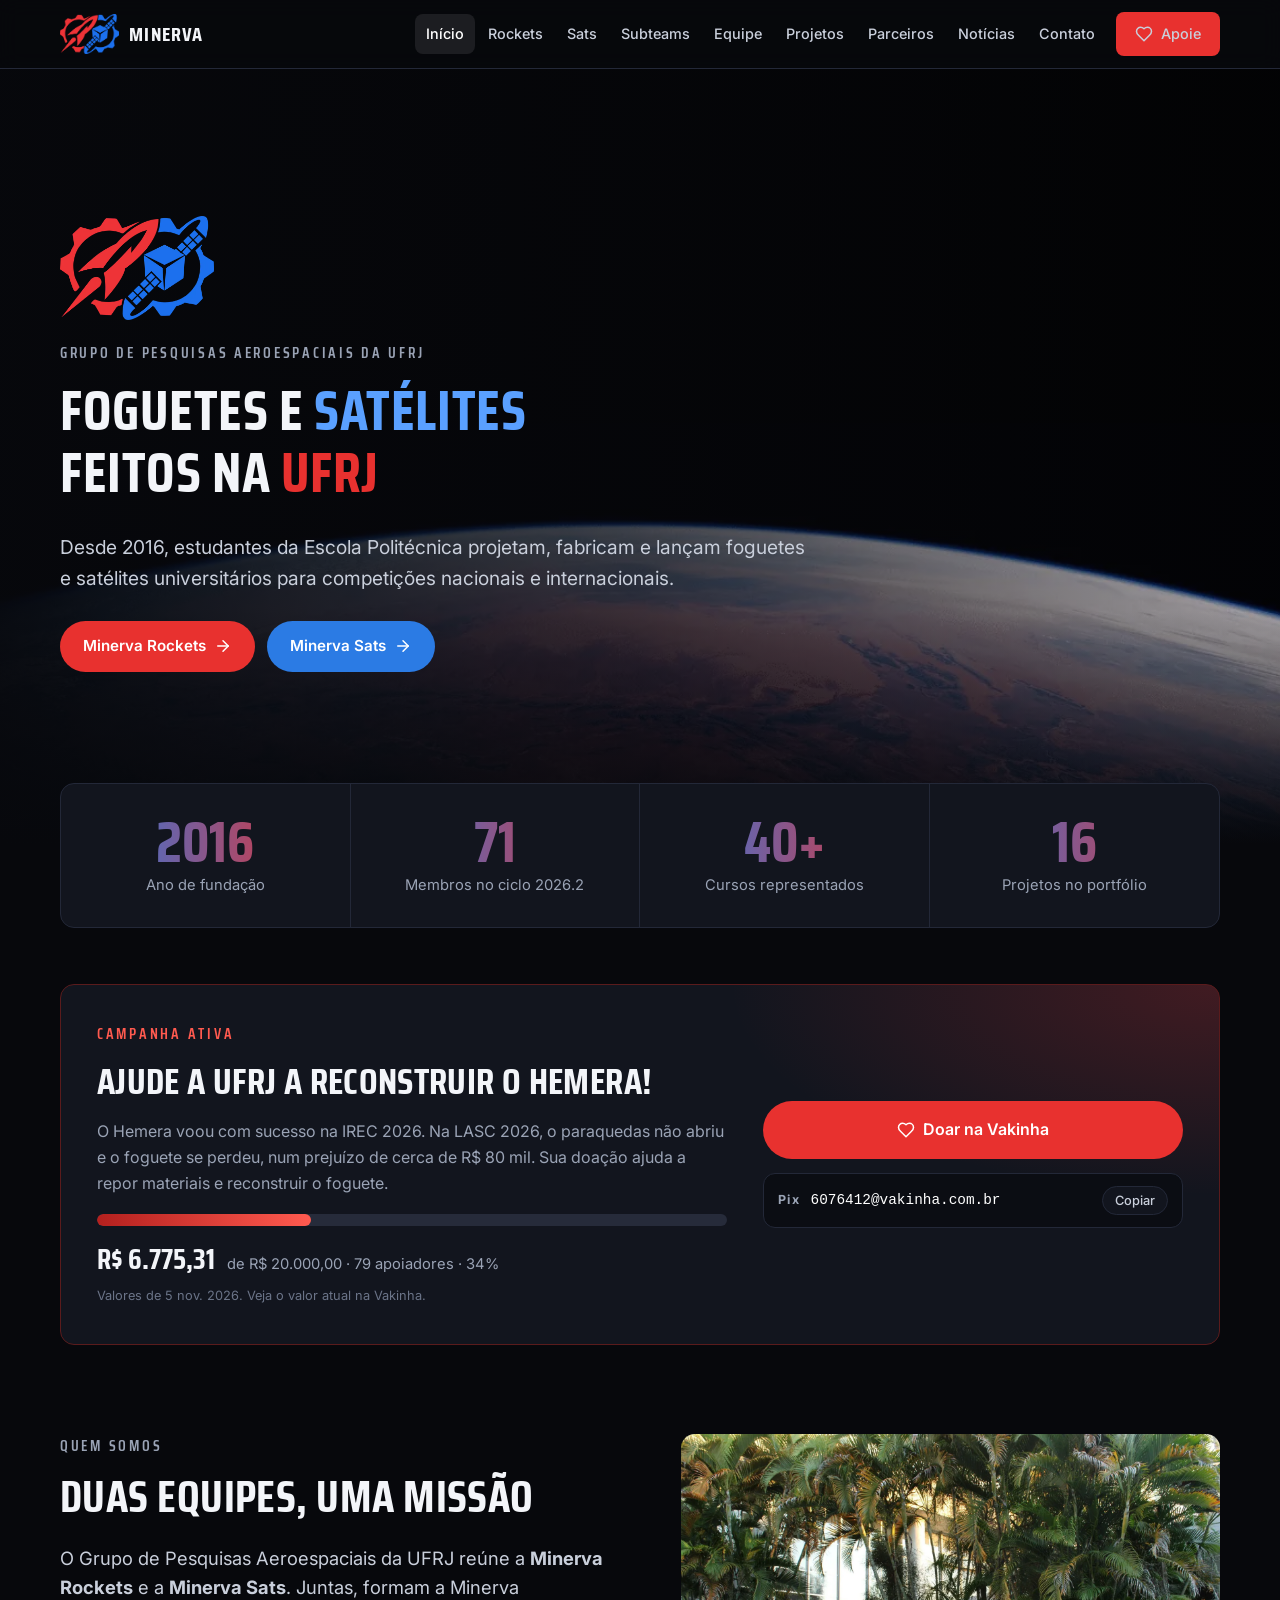
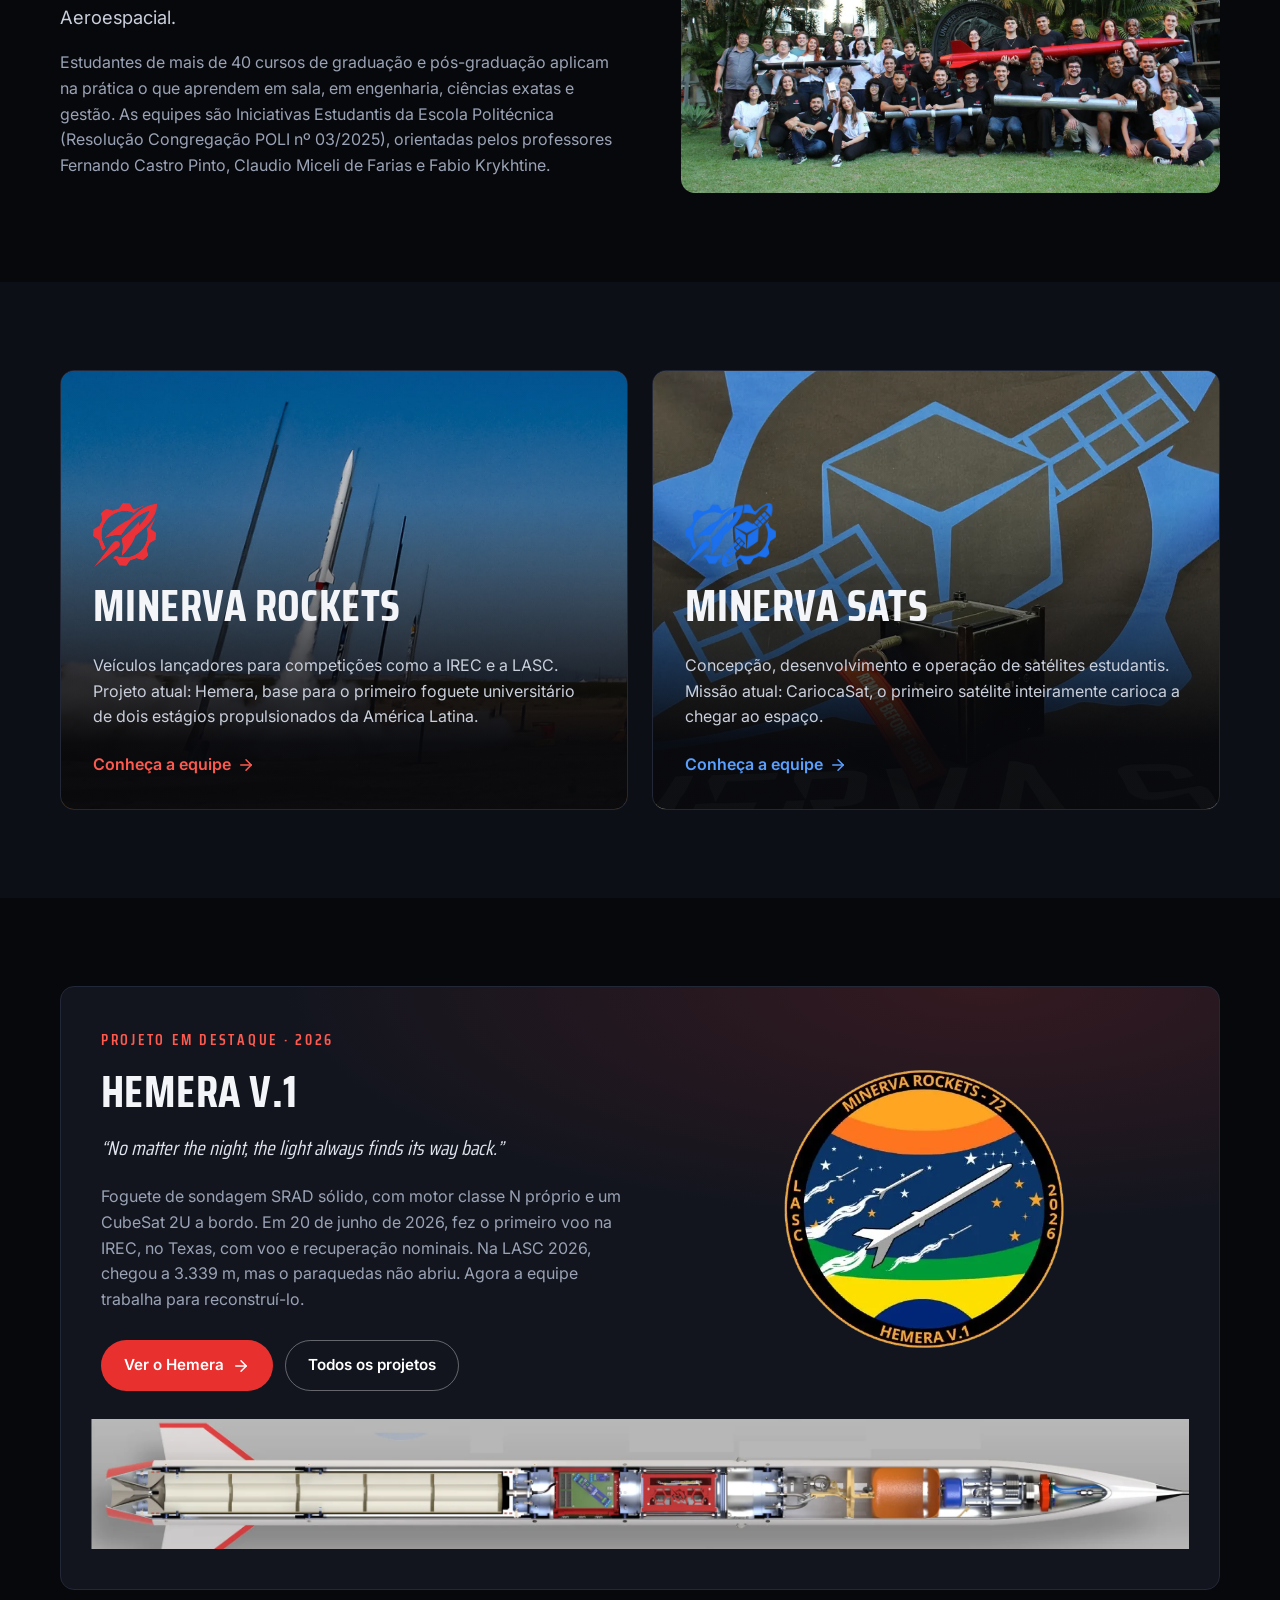
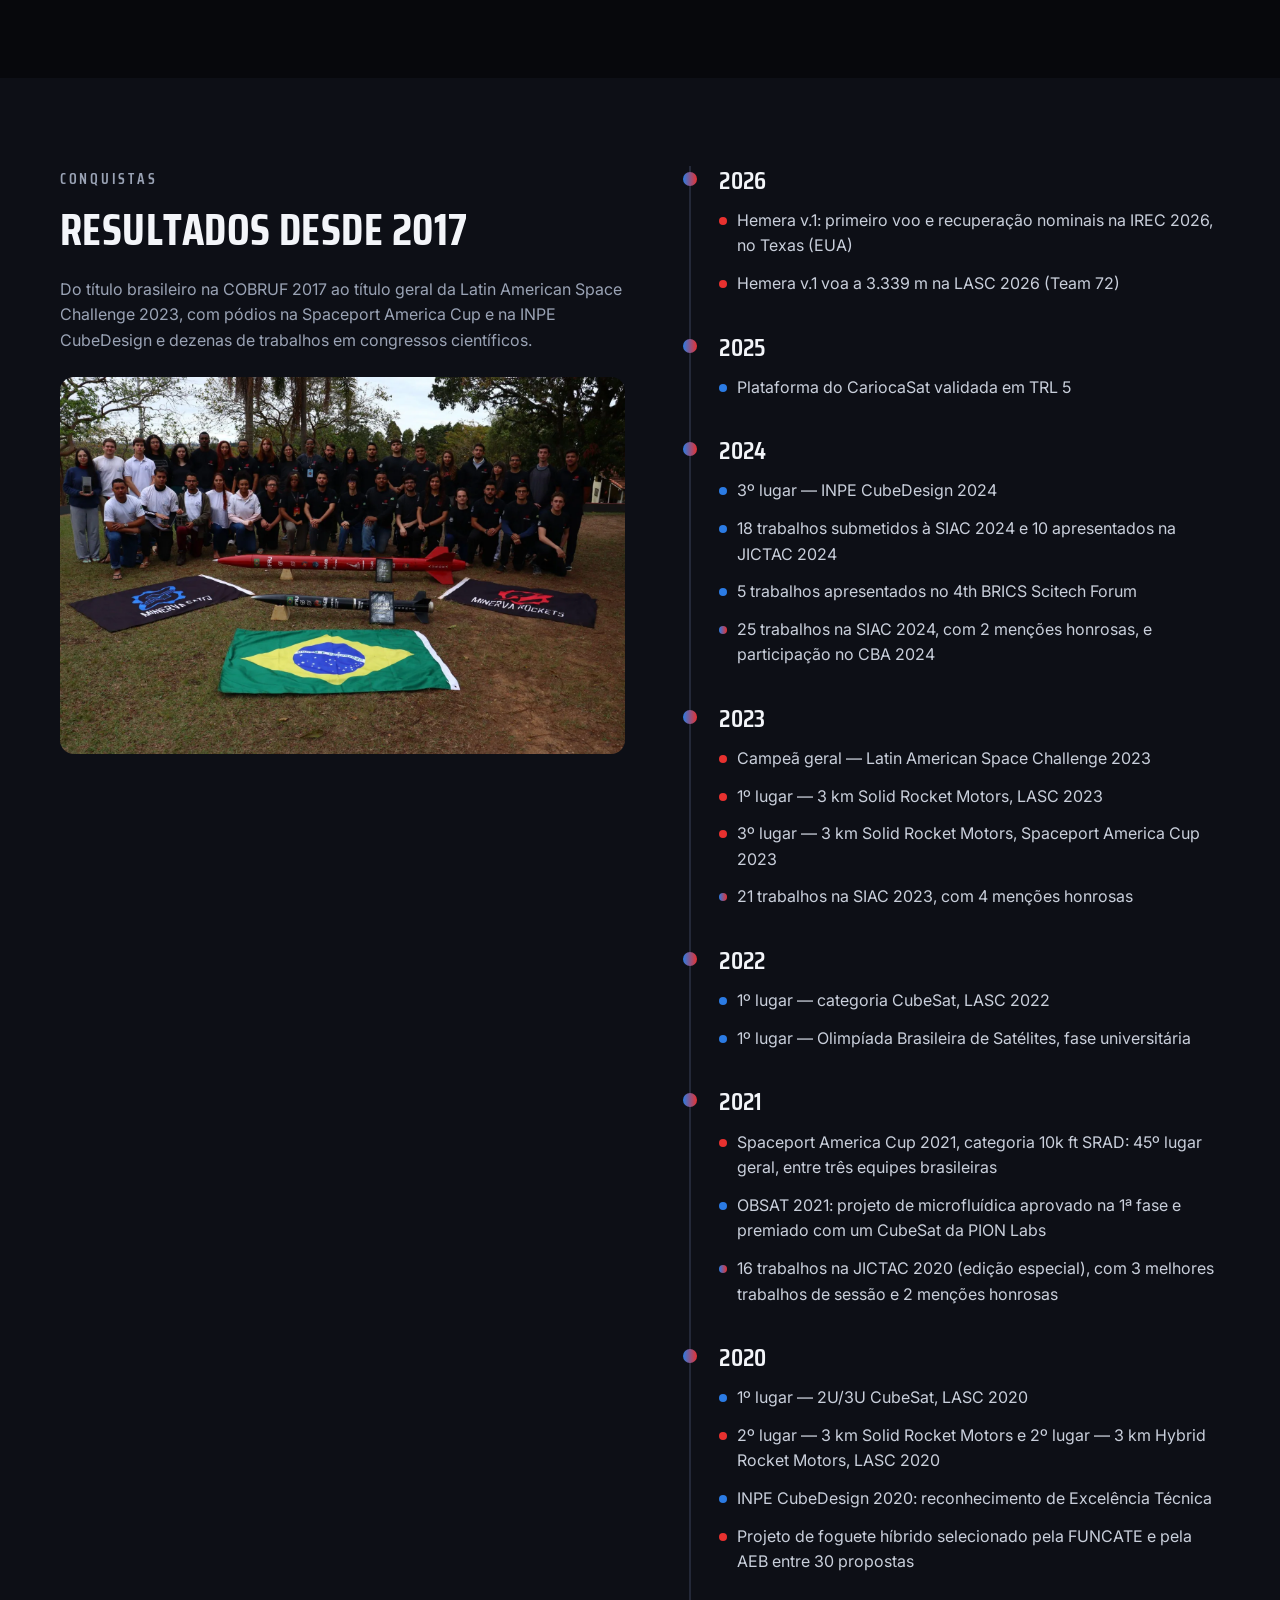
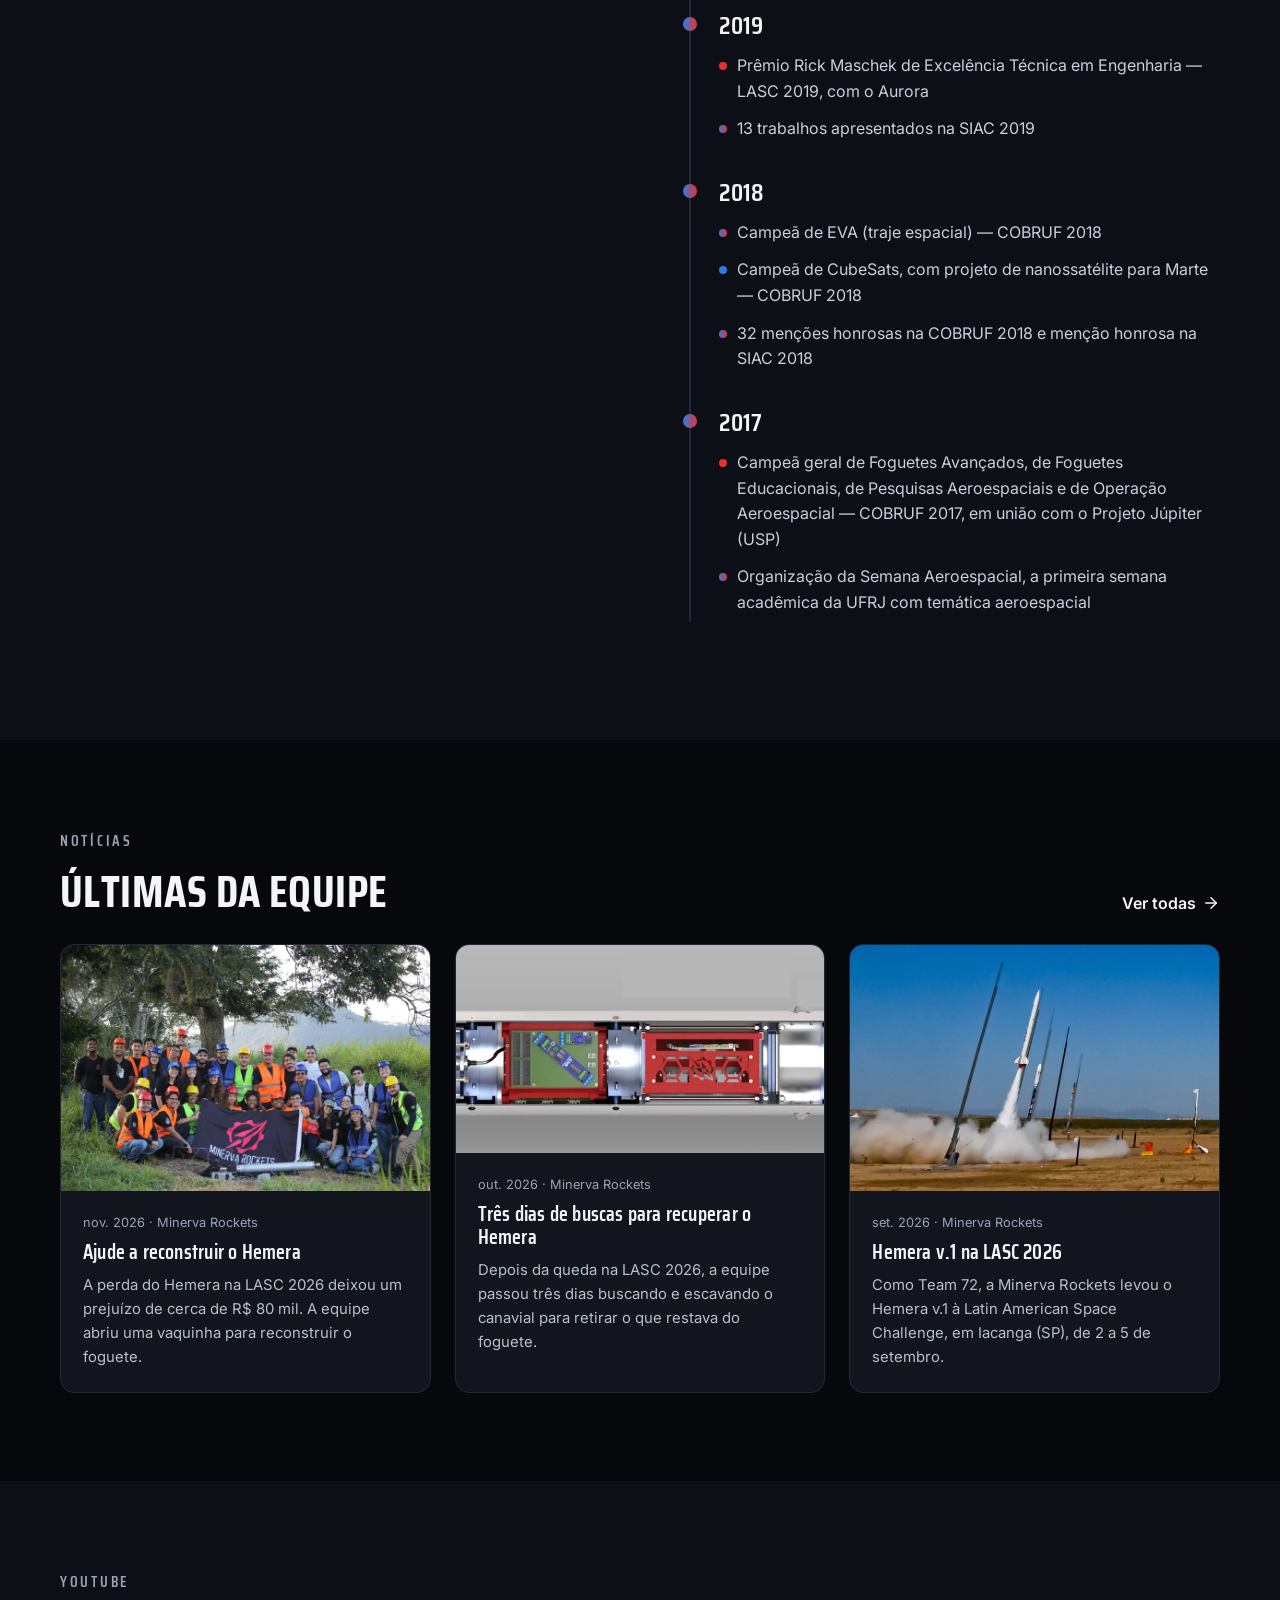
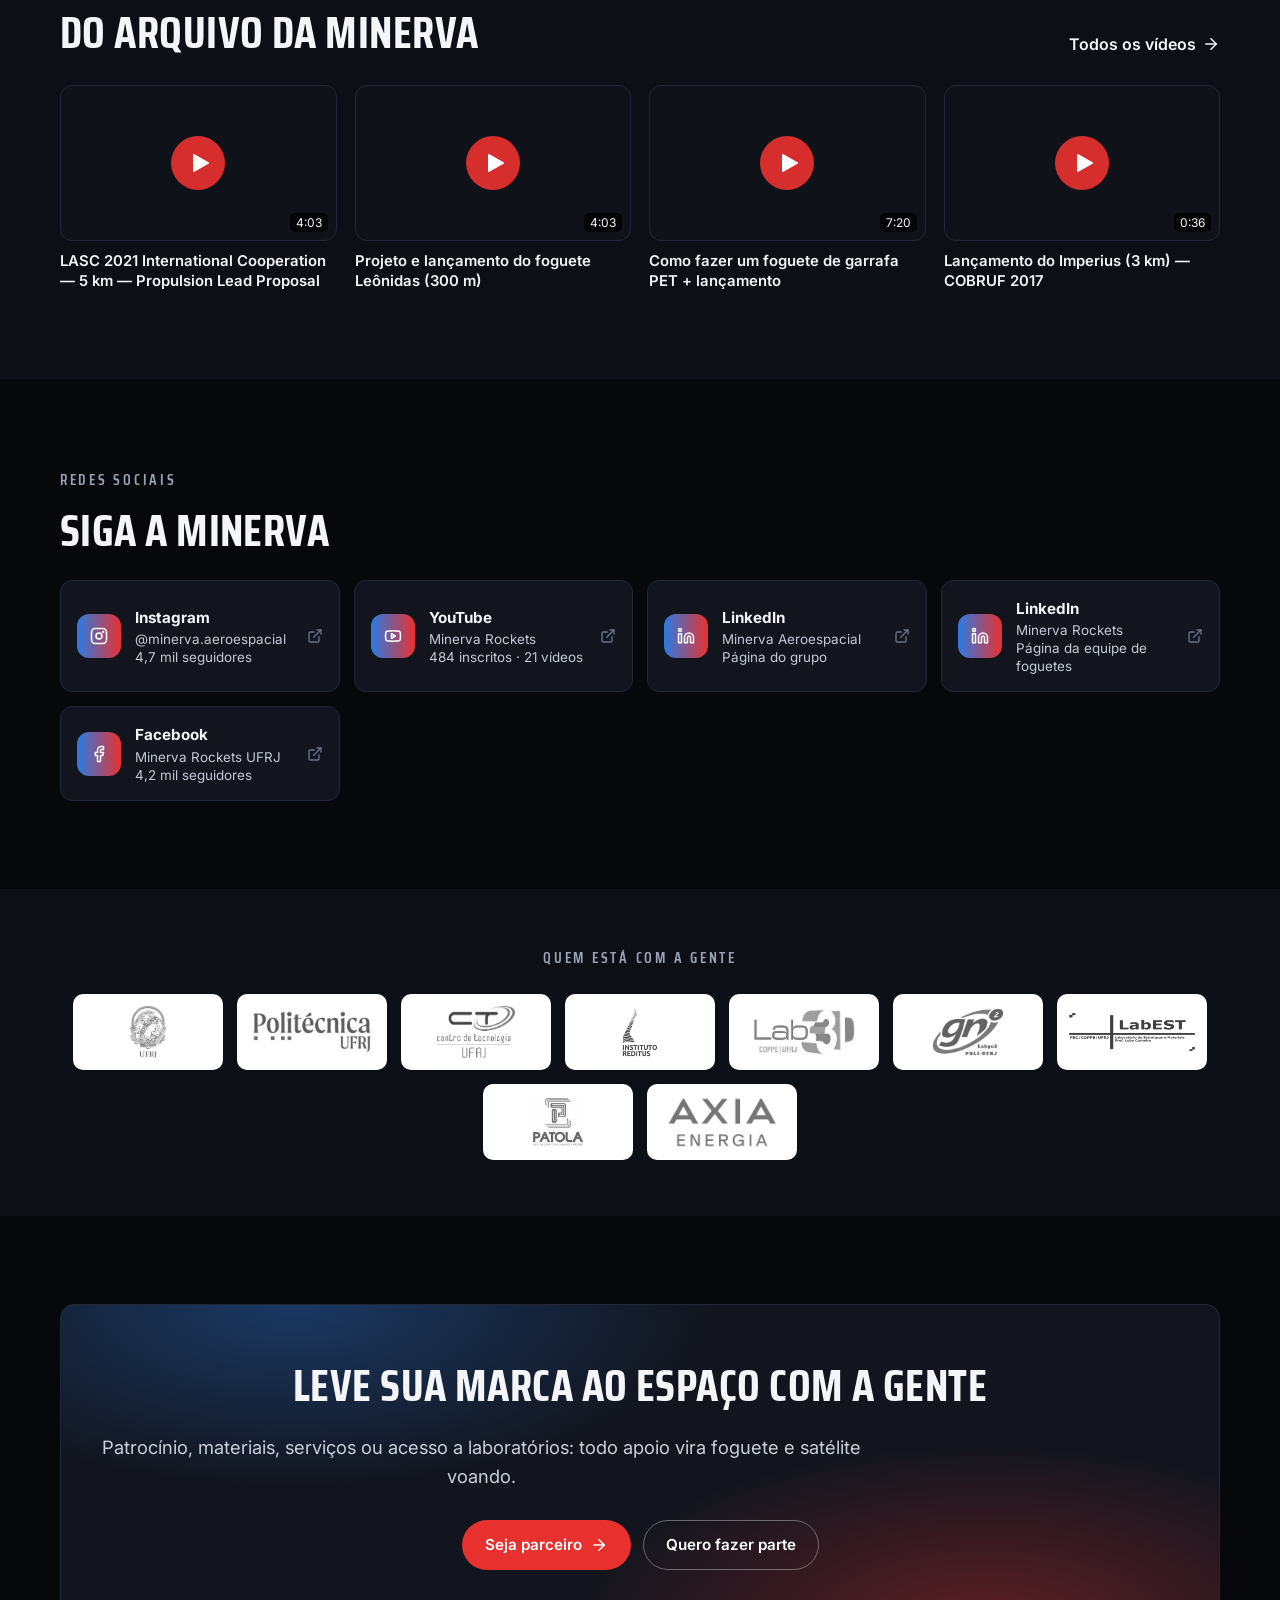
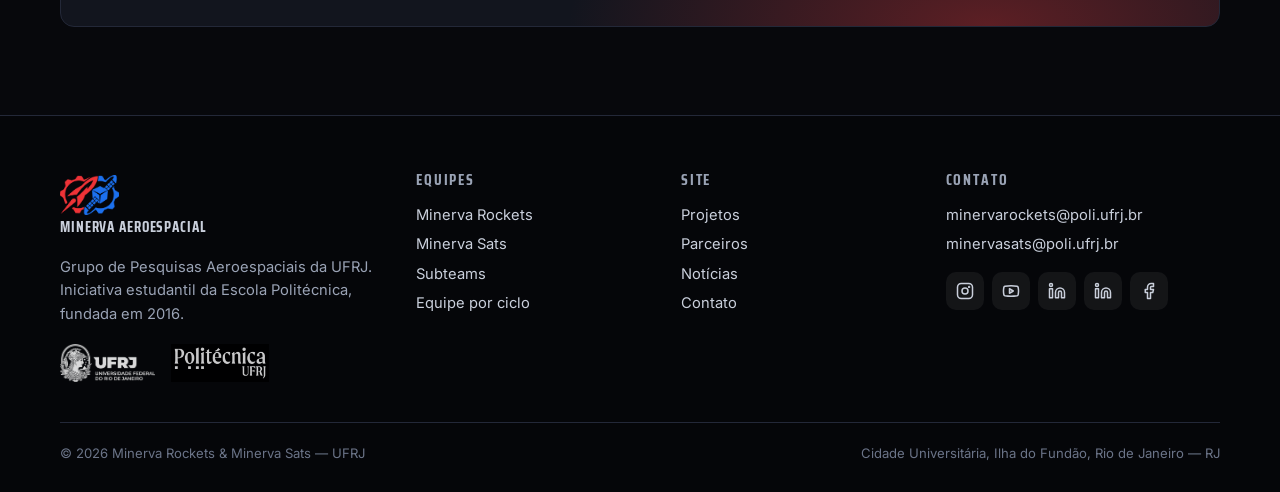
==== docs/index.html @ 583f268b "Update index.html" ====
<!DOCTYPE html>
<html lang="pt-BR">
<head>
<meta charset="UTF-8">
<meta name="viewport" content="width=device-width, initial-scale=1.0">
<title>Minerva Aeroespacial — Pesquisas Aeroespaciais da UFRJ</title>
<meta name="description" content="Minerva Rockets e Minerva Sats: foguetes e satélites desenvolvidos por estudantes da UFRJ desde 2016.">
<meta property="og:title" content="Minerva Aeroespacial — Pesquisas Aeroespaciais da UFRJ">
<meta property="og:description" content="Minerva Rockets e Minerva Sats: foguetes e satélites desenvolvidos por estudantes da UFRJ desde 2016.">
<meta property="og:image" content="img/fotos/equipe-2026.webp">
<meta name="theme-color" content="#07080c">
<link rel="icon" href="img/logos/minerva-aeroespacial.webp">
<link rel="preconnect" href="https://fonts.googleapis.com">
<link rel="preconnect" href="https://fonts.gstatic.com" crossorigin>
<link href="https://fonts.googleapis.com/css2?family=Inter:wght@400;500;600;700&family=Saira+Condensed:wght@500;600;700&display=swap" rel="stylesheet">
<link rel="stylesheet" href="style.css">
</head>
<body data-page="home">
<header id="header"></header>
<main>

<section class="hero">
 <video class="bg" src="img/fotos/terra2.webp.mp4" poster="img/fotos/terra.webp"
  autoplay loop muted playsinline style="width:100%;height:100%;object-fit:cover"></video>
  <div class="container">
    <img class="hero-logo" src="img/logos/minerva-aeroespacial.webp" alt="Minerva Aeroespacial" width="160" height="110">
    <span class="eyebrow">Grupo de Pesquisas Aeroespaciais da UFRJ</span>
    <h1>Foguetes e <span class="hl-b">satélites</span><br>feitos na <span class="hl-r">UFRJ</span></h1>
    <p class="lead">Desde 2016, estudantes da Escola Politécnica projetam, fabricam e lançam foguetes e satélites universitários para competições nacionais e internacionais.</p>
    <div class="btns"><a class="btn btn-red" href="rockets.html">Minerva Rockets <svg class="svg" viewBox="0 0 24 24" aria-hidden="true"><path d="M5 12h14"/><path d="M12 5l7 7-7 7"/></svg></a><a class="btn btn-blue" href="sats.html">Minerva Sats <svg class="svg" viewBox="0 0 24 24" aria-hidden="true"><path d="M5 12h14"/><path d="M12 5l7 7-7 7"/></svg></a></div>
  </div>
</section>

<div class="container pull-up"><div class="stats grad reveal" id="stats"></div></div>
<section class="sec tight" style="padding-bottom:0"><div class="container" id="doe"></div></section>

<section class="sec">
  <div class="container split">
    <div class="reveal">
      <span class="eyebrow">Quem somos</span>
      <h2>Duas equipes, uma missão</h2>
      <p class="lead">O Grupo de Pesquisas Aeroespaciais da UFRJ reúne a <b>Minerva Rockets</b> e a <b>Minerva Sats</b>. Juntas, formam a Minerva Aeroespacial.</p>
      <p class="mut">Estudantes de mais de 40 cursos de graduação e pós-graduação aplicam na prática o que aprendem em sala, em engenharia, ciências exatas e gestão. As equipes são Iniciativas Estudantis da Escola Politécnica (Resolução Congregação POLI nº 03/2025), orientadas pelos professores Fernando Castro Pinto, Claudio Miceli de Farias e Fabio Krykhtine.</p>
    </div>
    <div class="rounded reveal"><img class="ph" src="img/fotos/equipes-2023.webp" alt="Integrantes da Minerva Rockets e da Minerva Sats reunidos ao ar livre com os foguetes da equipe" loading="lazy"></div>
  </div>
</section>

<section class="sec alt">
  <div class="container">
    <div class="grid g2">
      <a class="team-card r reveal" href="rockets.html">
        <img class="bgimg" src="img/fotos/lancamento-lasc-2026.webp" alt="" loading="lazy">
        <img class="logo" src="img/logos/minerva-rockets.webp" alt="" width="70" height="64">
        <h2>Minerva Rockets</h2>
        <p>Veículos lançadores para competições como a IREC e a LASC. Projeto atual: Hemera, base para o primeiro foguete universitário de dois estágios propulsionados da América Latina.</p>
        <span class="go">Conheça a equipe <svg class="svg" viewBox="0 0 24 24" aria-hidden="true"><path d="M5 12h14"/><path d="M12 5l7 7-7 7"/></svg></span>
      </a>
      <a class="team-card b reveal" href="sats.html">
        <img class="bgimg" src="img/fotos/raiosat.webp" alt="" loading="lazy">
        <img class="logo" src="img/logos/minerva-sats.webp" alt="" width="90" height="64">
        <h2>Minerva Sats</h2>
        <p>Concepção, desenvolvimento e operação de satélites estudantis. Missão atual: CariocaSat, o primeiro satélite inteiramente carioca a chegar ao espaço.</p>
        <span class="go">Conheça a equipe <svg class="svg" viewBox="0 0 24 24" aria-hidden="true"><path d="M5 12h14"/><path d="M12 5l7 7-7 7"/></svg></span>
      </a>
    </div>
  </div>
</section>

<section class="sec">
  <div class="container">
    <div class="feature reveal">
      <div class="split" style="gap:32px">
        <div>
          <span class="eyebrow red">Projeto em destaque · 2026</span>
          <h2>Hemera v.1</h2>
          <p class="tagline">“No matter the night, the light always finds its way back.”</p>
          <p class="mut" style="margin-top:14px">Foguete de sondagem SRAD sólido, com motor classe N próprio e um CubeSat 2U a bordo. Em 20 de junho de 2026, fez o primeiro voo na IREC, no Texas, com voo e recuperação nominais. Na LASC 2026, chegou a 3.339 m, mas o paraquedas não abriu. Agora a equipe trabalha para reconstruí-lo.</p>
          <div class="btns"><a class="btn btn-red" href="rockets.html#hemera">Ver o Hemera <svg class="svg" viewBox="0 0 24 24" aria-hidden="true"><path d="M5 12h14"/><path d="M12 5l7 7-7 7"/></svg></a><a class="btn btn-ghost" href="projetos.html">Todos os projetos</a></div>
        </div>
        <img src="img/hemera/patch-hemera-v1.webp" alt="Patch da missão Hemera v.1 na LASC 2026" style="max-width:280px;margin:0 auto" loading="lazy">
      </div>
      <div class="cutaway"><img src="img/hemera/hemera-cutaway.webp" alt="Vista em corte do Hemera v.1, do motor à coifa" loading="lazy"></div>
    </div>
  </div>
</section>

<section class="sec alt">
  <div class="container split" style="align-items:start">
    <div class="reveal">
      <span class="eyebrow">Conquistas</span>
      <h2>Resultados desde 2017</h2>
      <p class="mut">Do título brasileiro na COBRUF 2017 ao título geral da Latin American Space Challenge 2023, com pódios na Spaceport America Cup e na INPE CubeDesign e dezenas de trabalhos em congressos científicos.</p>
      <div class="rounded" style="margin-top:24px"><img class="ph" src="img/fotos/campeoes-2023.webp" alt="Equipe junto aos projetos campeões latino-americanos de 2023" loading="lazy"></div>
    </div>
    <div id="conquistas"></div>
  </div>
</section>

<section class="sec">
  <div class="container">
    <div style="display:flex;justify-content:space-between;align-items:end;gap:20px;flex-wrap:wrap;margin-bottom:28px">
      <div><span class="eyebrow">Notícias</span><h2 style="margin:0">Últimas da equipe</h2></div>
      <a class="go" href="noticias.html">Ver todas <svg class="svg" viewBox="0 0 24 24" aria-hidden="true"><path d="M5 12h14"/><path d="M12 5l7 7-7 7"/></svg></a>
    </div>
    <div class="grid g3" id="ultimas"></div>
  </div>
</section>

<section class="sec alt">
  <div class="container">
    <div style="display:flex;justify-content:space-between;align-items:end;gap:20px;flex-wrap:wrap;margin-bottom:28px">
      <div><span class="eyebrow">YouTube</span><h2 style="margin:0">Do arquivo da Minerva</h2></div>
      <a class="go" href="noticias.html#videos">Todos os vídeos <svg class="svg" viewBox="0 0 24 24" aria-hidden="true"><path d="M5 12h14"/><path d="M12 5l7 7-7 7"/></svg></a>
    </div>
    <div class="videos" id="videos"></div>
  </div>
</section>

<section class="sec">
  <div class="container">
    <div style="margin-bottom:24px"><span class="eyebrow">Redes sociais</span><h2 style="margin:0">Siga a Minerva</h2></div>
    <div id="redes"></div>
  </div>
</section>

<section class="sec tight alt">
  <div class="container center">
    <span class="eyebrow">Quem está com a gente</span>
    <div class="logo-strip reveal" id="logos" style="margin-top:10px"></div>
  </div>
</section>

<section class="sec">
  <div class="container"><div class="cta reveal">
    <h2>Leve sua marca ao espaço com a gente</h2>
    <p class="lead">Patrocínio, materiais, serviços ou acesso a laboratórios: todo apoio vira foguete e satélite voando.</p>
    <div class="btns"><a class="btn btn-red" href="parceiros.html#seja-parceiro">Seja parceiro <svg class="svg" viewBox="0 0 24 24" aria-hidden="true"><path d="M5 12h14"/><path d="M12 5l7 7-7 7"/></svg></a><a class="btn btn-ghost" href="contato.html?assunto=participar">Quero fazer parte</a></div>
  </div></div>
</section>

</main>
<footer id="footer"></footer>
<script src="dados.js"></script>
<script src="app.js"></script>
</body>
</html>
---- docs/style.css ----
/* =========================================================
   MINERVA AEROESPACIAL — estilos
   Cores: vermelho = Rockets, azul = Sats, gradiente = Administrativo
   ========================================================= */
:root{
  --bg:#07080c; --bg2:#0d0f16; --card:#12151e; --line:#232838;
  --txt:#f3f5f9; --mut:#9aa3b5; --mut2:#6b7488;
  --red:#e8312f; --red2:#ff5a4f; --blue:#2b7be4; --blue2:#5aa0ff;
  --grad:linear-gradient(90deg,var(--blue),var(--red));
  --bp:#0b2a5b;
  --r:14px; --max:1200px;
  --f-head:"Saira Condensed","Saira",system-ui,sans-serif;
  --f-body:"Inter",system-ui,-apple-system,"Segoe UI",Roboto,sans-serif;
}
*{box-sizing:border-box}
html{scroll-behavior:smooth}
body{margin:0;background:var(--bg);color:var(--txt);font-family:var(--f-body);line-height:1.6;-webkit-font-smoothing:antialiased;overflow-x:hidden}
a{color:inherit;text-decoration:none}
img{max-width:100%;display:block}
h1,h2,h3,h4{font-family:var(--f-head);line-height:1.1;margin:0 0 .5em;letter-spacing:.01em}
h1{font-size:clamp(2.3rem,4.4vw,4rem);font-weight:700;text-transform:uppercase}
h2{font-size:clamp(1.8rem,3.6vw,2.8rem);font-weight:700;text-transform:uppercase}
h3{font-size:1.35rem;font-weight:600}
p{margin:0 0 1em}
.container{max-width:var(--max);margin:0 auto;padding:0 20px}
.sec{padding:88px 0}
.sec.alt{background:var(--bg2)}
.sec.tight{padding:56px 0}
.eyebrow{display:inline-block;font-family:var(--f-head);font-size:.95rem;font-weight:600;letter-spacing:.18em;text-transform:uppercase;color:var(--mut);margin-bottom:14px}
.eyebrow.red{color:var(--red2)} .eyebrow.blue{color:var(--blue2)}
.lead{font-size:1.15rem;color:#c9cfdb;max-width:760px}
.mut{color:var(--mut)}
.center{text-align:center} .center .lead{margin-left:auto;margin-right:auto}
.svg{width:18px;height:18px;flex-shrink:0;stroke:currentColor;fill:none;stroke-width:2;stroke-linecap:round;stroke-linejoin:round}

/* ---------- botões ---------- */
.btn{display:inline-flex;align-items:center;gap:8px;padding:12px 22px;border-radius:999px;font-weight:600;font-size:.95rem;border:1px solid transparent;transition:.2s;cursor:pointer;font-family:var(--f-body)}
.btn-red{background:var(--red);color:#fff} .btn-red:hover{background:var(--red2)}
.btn-blue{background:var(--blue);color:#fff} .btn-blue:hover{background:var(--blue2)}
.btn-ghost{border-color:rgba(255,255,255,.35);color:#fff} .btn-ghost:hover{background:rgba(255,255,255,.1)}
.btns{display:flex;flex-wrap:wrap;gap:12px;margin-top:28px}

/* ---------- cabeçalho ---------- */
#header{position:sticky;top:0;z-index:50;background:rgba(7,8,12,.88);backdrop-filter:blur(10px);border-bottom:1px solid var(--line)}
.nav{display:flex;align-items:center;gap:18px;height:68px}
.brand{display:flex;align-items:center;gap:10px;font-family:var(--f-head);font-weight:700;font-size:1.25rem;letter-spacing:.06em;text-transform:uppercase;white-space:nowrap}
.brand img{height:40px;width:auto}
.menu{display:flex;gap:2px;margin-left:auto;align-items:center}
.menu a{padding:8px 11px;border-radius:8px;font-size:.9rem;color:#c9cfdb;font-weight:500}
.menu a:hover{color:#fff;background:rgba(255,255,255,.06)}
.menu a.on{color:#fff;background:rgba(255,255,255,.09)}
.menu a.r.on{box-shadow:inset 0 -2px 0 var(--red)} .menu a.b.on{box-shadow:inset 0 -2px 0 var(--blue)}
.nav .btn{padding:9px 18px;margin-left:8px}
.burger{display:none;margin-left:auto;background:none;border:0;color:#fff;padding:8px;cursor:pointer}
.burger .svg{width:26px;height:26px}
@media (max-width:1120px){
  .burger{display:block}
  .menu{display:none;position:absolute;top:68px;left:0;right:0;flex-direction:column;align-items:stretch;background:var(--bg2);border-bottom:1px solid var(--line);padding:10px 20px 20px}
  .menu.open{display:flex}
  .menu a{padding:12px}
  .nav .btn{margin:8px 0 0;justify-content:center}
}

/* ---------- hero ---------- */
.hero{position:relative;min-height:min(86vh,780px);display:flex;align-items:center;overflow:hidden;isolation:isolate}
.hero .bg{position:absolute;inset:0;z-index:-2;background-size:cover;background-position:center}
.hero::after{content:"";position:absolute;inset:0;z-index:-1;background:linear-gradient(90deg,rgba(7,8,12,.95) 0%,rgba(7,8,12,.7) 50%,rgba(7,8,12,.35) 100%),linear-gradient(0deg,var(--bg) 0%,transparent 30%)}
.hero .container{width:100%;padding-top:48px;padding-bottom:72px}
.hero-logo{height:clamp(72px,9vw,104px);width:auto;margin-bottom:20px}
.hero-word{height:clamp(96px,16vw,150px);width:auto;max-width:80%;margin-bottom:22px}
.hero h1 .hl-r{color:var(--red)} .hero h1 .hl-b{color:var(--blue2)}
.hero .lead{font-size:1.2rem}
.hero.short{min-height:min(44vh,420px)}
.hero.short .container{padding-top:40px;padding-bottom:48px}
.tagline{font-family:var(--f-head);font-style:italic;font-size:1.25rem;color:#dfe4ee;margin-top:-6px}

/* ---------- números ---------- */
.stats{display:grid;grid-template-columns:repeat(4,1fr);border:1px solid var(--line);border-radius:var(--r);background:var(--card);overflow:hidden}
.stat{padding:30px 24px;text-align:center;border-right:1px solid var(--line)}
.stat:last-child{border-right:0}
.stat b{display:block;font-family:var(--f-head);font-size:clamp(2.4rem,5vw,3.6rem);line-height:1;font-weight:700}
.stat span{color:var(--mut);font-size:.92rem}
.stats.red b{color:var(--red2)} .stats.blue b{color:var(--blue2)}
.stats.grad b{background:var(--grad);-webkit-background-clip:text;background-clip:text;color:transparent}
@media (max-width:760px){.stats{grid-template-columns:1fr 1fr}.stat:nth-child(2){border-right:0}.stat:nth-child(-n+2){border-bottom:1px solid var(--line)}}
.pull-up{margin-top:-60px;position:relative;z-index:2}

/* ---------- grades e cards ---------- */
.grid{display:grid;gap:24px}
.g2{grid-template-columns:repeat(2,1fr)} .g3{grid-template-columns:repeat(3,1fr)} .g4{grid-template-columns:repeat(4,1fr)}
.g-auto{grid-template-columns:repeat(auto-fill,minmax(260px,1fr))}
@media (max-width:900px){.g3,.g4{grid-template-columns:1fr 1fr}}
@media (max-width:720px){.g2,.g3,.g4{grid-template-columns:1fr}}
.card{background:var(--card);border:1px solid var(--line);border-radius:var(--r);padding:26px;transition:.25s}
a.card:hover{border-color:#3a4157;transform:translateY(-3px)}
.card .ico{width:46px;height:46px;border-radius:12px;display:grid;place-items:center;margin-bottom:16px;background:rgba(255,255,255,.06)}
.card .ico .svg{width:22px;height:22px}
.card.r .ico{background:rgba(232,49,47,.14);color:var(--red2)} .card.b .ico{background:rgba(43,123,228,.16);color:var(--blue2)}
.card p{color:#b9c0ce;font-size:.95rem;margin:0}
.card .meta{margin-top:14px;font-size:.85rem;color:var(--mut)}
.split{display:grid;grid-template-columns:1.05fr 1fr;gap:56px;align-items:center}
@media (max-width:900px){.split{grid-template-columns:1fr;gap:32px}}
.rounded{border-radius:var(--r);overflow:hidden}
.ph{width:100%;height:100%;object-fit:cover}

/* cartões das equipes (home) */
.team-card{position:relative;display:flex;flex-direction:column;justify-content:flex-end;min-height:440px;border-radius:var(--r);overflow:hidden;padding:32px;isolation:isolate;border:1px solid var(--line)}
.team-card img.bgimg{position:absolute;inset:0;width:100%;height:100%;object-fit:cover;z-index:-2;transition:transform .6s}
.team-card:hover img.bgimg{transform:scale(1.05)}
.team-card::after{content:"";position:absolute;inset:0;z-index:-1;background:linear-gradient(0deg,rgba(7,8,12,.97) 15%,rgba(7,8,12,.2) 70%)}
.team-card.r{box-shadow:inset 0 3px 0 var(--red)} .team-card.b{box-shadow:inset 0 3px 0 var(--blue)}
.team-card .logo{height:64px;width:auto;margin-bottom:14px;align-self:flex-start}
.team-card p{color:#c9cfdb}
.go{display:inline-flex;align-items:center;gap:6px;font-weight:600;margin-top:6px}
.team-card.r .go{color:var(--red2)} .team-card.b .go{color:var(--blue2)}

/* faixa destaque */
.feature{border:1px solid var(--line);border-radius:var(--r);background:radial-gradient(1200px 400px at 80% 0%,rgba(232,49,47,.16),transparent 60%),var(--card);padding:40px;overflow:hidden}
.cutaway{margin:28px -10px 0;border-radius:10px;background:#bfc3c8}
.cutaway img{width:100%}

/* ficha técnica */
.specs{border-top:1px solid var(--line)}
.spec{display:flex;justify-content:space-between;gap:16px;padding:13px 0;border-bottom:1px solid var(--line);font-size:.97rem}
.spec span{color:var(--mut)} .spec b{font-weight:600;text-align:right}
.spec-head{font-family:var(--f-head);text-transform:uppercase;letter-spacing:.12em;color:var(--red2);font-size:.95rem;margin:26px 0 4px}
.hemera-side{display:flex;gap:28px;align-items:center;justify-content:center}
.hemera-side .rocket{max-height:560px;width:auto}
.hemera-side .patch{width:220px}
@media (max-width:720px){.hemera-side .rocket{max-height:380px}.hemera-side .patch{width:150px}}

/* subsistemas */
.sub-card{background:var(--card);border:1px solid var(--line);border-radius:var(--r);overflow:hidden;display:flex;flex-direction:column;transition:.25s}
.sub-card:hover{border-color:#3a4157;transform:translateY(-3px)}
.sub-card .im{height:190px;background:#0f1219;display:grid;place-items:center;padding:18px}
.sub-card .im img{max-height:154px;max-width:100%;width:auto;object-fit:contain}
.sub-card .tx{padding:22px}
.sub-card .tx p{color:#b9c0ce;font-size:.93rem;margin:0}
.sub-card .tag{font-size:.78rem;letter-spacing:.12em;text-transform:uppercase;color:var(--red2);font-weight:600}
.sub-card.b .tag{color:var(--blue2)}

/* linha do tempo de conquistas */
.timeline{position:relative;margin-left:8px;border-left:2px solid var(--line);padding-left:28px}
.tl-year{position:relative;margin-bottom:30px}
.tl-year::before{content:"";position:absolute;left:-36px;top:6px;width:14px;height:14px;border-radius:50%;background:var(--grad)}
.tl-year h3{font-size:1.6rem;margin-bottom:8px}
.tl-item{display:flex;gap:10px;align-items:baseline;padding:6px 0;color:#c9cfdb}
.dot{width:8px;height:8px;border-radius:50%;flex-shrink:0;transform:translateY(-1px)}
.dot.r{background:var(--red)} .dot.b{background:var(--blue)} .dot.g{background:var(--grad)}

/* chips / filtros */
.chips{display:flex;flex-wrap:wrap;gap:8px;margin:0 0 30px}
.chip{padding:8px 16px;border-radius:999px;border:1px solid var(--line);background:var(--card);color:#c9cfdb;font-size:.9rem;font-weight:500;cursor:pointer;font-family:var(--f-body)}
.chip:hover{border-color:#3a4157;color:#fff}
.chip.on{background:#fff;color:#0a0b10;border-color:#fff}
.chip.on.r{background:var(--red);border-color:var(--red);color:#fff} .chip.on.b{background:var(--blue);border-color:var(--blue);color:#fff}
.chip.on.g{background:var(--grad);border-color:transparent;color:#fff}
.filter-row{display:flex;flex-wrap:wrap;gap:12px 28px;align-items:center;margin-bottom:30px}
.filter-row .chips{margin:0}
.filter-row label{font-size:.8rem;letter-spacing:.14em;text-transform:uppercase;color:var(--mut2);font-weight:600;margin-right:4px}

/* ---------- subteams (blueprint) ---------- */
.bp-grid{display:grid;grid-template-columns:repeat(2,1fr);gap:24px}
@media (max-width:760px){.bp-grid{grid-template-columns:1fr}}
.blueprint{background-color:var(--bp);border-radius:var(--r);border:1px solid #1d4485;color:#fff;overflow:hidden;
  background-image:linear-gradient(rgba(255,255,255,.07) 1px,transparent 1px),linear-gradient(90deg,rgba(255,255,255,.07) 1px,transparent 1px),linear-gradient(rgba(255,255,255,.035) 1px,transparent 1px),linear-gradient(90deg,rgba(255,255,255,.035) 1px,transparent 1px);
  background-size:96px 96px,96px 96px,24px 24px,24px 24px;scroll-margin-top:90px}
.blueprint.r{background-color:#3b0d10;border-color:#6b1a1d}
.blueprint.g{background-color:#1d1536;border-color:#3b2a66}
.blueprint summary{list-style:none;cursor:pointer;padding:26px 26px 22px;display:flex;flex-direction:column;align-items:center;text-align:center}
.blueprint summary::-webkit-details-marker{display:none}
.blueprint .art{height:200px;display:grid;place-items:center;margin-bottom:14px}
.blueprint .art svg{width:240px;height:175px}
.blueprint .art img{width:auto}
.blueprint .art img,.blueprint .art svg{max-height:200px;max-width:90%;transition:transform .35s;filter:drop-shadow(0 0 6px rgba(160,200,255,.25))}
.blueprint:hover .art img,.blueprint:hover .art svg{transform:scale(1.05)}
.blueprint h3{font-size:1.7rem;text-transform:uppercase;margin:0}
.blueprint .team-lbl{font-size:.78rem;letter-spacing:.16em;text-transform:uppercase;opacity:.75;margin-top:4px}
.blueprint .more{display:inline-flex;align-items:center;gap:6px;font-size:.85rem;opacity:.8;margin-top:12px}
.blueprint[open] .more .svg{transform:rotate(180deg)}
.blueprint .body{padding:0 26px 26px;border-top:1px dashed rgba(255,255,255,.25);margin:0 26px;padding:20px 0 26px}
.blueprint .body p{color:#dbe6ff;font-size:.95rem}
.blueprint .people{display:flex;flex-wrap:wrap;gap:6px;margin-top:10px}
.pill{font-size:.8rem;padding:4px 10px;border-radius:999px;border:1px solid rgba(255,255,255,.28);color:#eef3ff}
.pill.lead{background:rgba(255,255,255,.14);border-color:transparent;font-weight:600}

/* ---------- equipe ---------- */
.dept{margin-bottom:52px}
.dept-h{display:flex;align-items:center;gap:12px;margin-bottom:18px;padding-bottom:12px;border-bottom:1px solid var(--line)}
.dept-h h3{margin:0;font-size:1.55rem;text-transform:uppercase}
.dept-h .n{color:var(--mut);font-size:.9rem;margin-left:auto}
.bar{width:6px;height:28px;border-radius:3px}
.bar.r{background:var(--red)} .bar.b{background:var(--blue)} .bar.g{background:var(--grad)}
.people-grid{display:grid;grid-template-columns:repeat(auto-fill,minmax(210px,1fr));gap:14px}
.person{display:flex;align-items:center;gap:12px;background:var(--card);border:1px solid var(--line);border-radius:12px;padding:12px 14px}
.person.lead{border-color:#3a4157;background:linear-gradient(180deg,#171b27,var(--card))}
.av{width:44px;height:44px;border-radius:50%;display:grid;place-items:center;font-family:var(--f-head);font-weight:700;font-size:1.05rem;flex-shrink:0;color:#fff;object-fit:cover}
.av.r{background:linear-gradient(135deg,#b4201e,var(--red2))} .av.b{background:linear-gradient(135deg,#1a5bb5,var(--blue2))} .av.g{background:var(--grad)} .av.n{background:#2a3042}
.person b{display:block;font-size:.93rem;line-height:1.25}
.person small{color:var(--mut);font-size:.8rem;line-height:1.3;display:block}
.notice{border:1px solid var(--line);background:var(--card);border-radius:12px;padding:16px 18px;color:var(--mut);font-size:.9rem}

/* ---------- projetos ---------- */
.strip{display:flex;gap:12px;overflow-x:auto;padding-bottom:12px;margin-bottom:34px;scrollbar-width:thin}
.strip button{flex:0 0 auto;width:150px;background:var(--card);border:1px solid var(--line);border-radius:12px;padding:10px;color:var(--txt);cursor:pointer;text-align:left;font-family:var(--f-body)}
.strip button:hover{border-color:#3a4157}
.strip button.on{border-color:#fff}
.strip img{width:100%;height:84px;object-fit:cover;border-radius:8px;margin-bottom:8px;background:#0f1219}
.strip b{display:block;font-family:var(--f-head);font-size:1.05rem;text-transform:uppercase;line-height:1.1}
.strip small{color:var(--mut);font-size:.78rem}
.proj{display:grid;grid-template-columns:380px 1fr;background:var(--card);border:1px solid var(--line);border-radius:var(--r);overflow:hidden;margin-bottom:22px;scroll-margin-top:90px}
.proj .im{background:#0f1219;min-height:260px;position:relative}
.proj .im img{position:absolute;inset:0;width:100%;height:100%;object-fit:cover}
.proj .im.contain img{object-fit:contain;padding:20px}
.proj .tx{padding:28px}
.proj h3{font-size:1.9rem;text-transform:uppercase;margin-bottom:6px}
.proj .row{display:flex;flex-wrap:wrap;gap:8px;margin-bottom:14px}
.badge{font-size:.76rem;font-weight:600;padding:4px 10px;border-radius:999px;background:rgba(255,255,255,.08);color:#dfe4ee;letter-spacing:.02em}
.badge.r{background:rgba(232,49,47,.16);color:#ff8a82} .badge.b{background:rgba(43,123,228,.18);color:#8ec0ff}
.badge.ok{background:rgba(34,197,94,.15);color:#7ee2a5} .badge.dev{background:rgba(234,179,8,.15);color:#f3d36b}
.proj p{color:#c3c9d6}
.proj ul{margin:0;padding-left:18px;color:#c3c9d6;font-size:.94rem}
.proj.featured{grid-template-columns:1fr 1fr}
@media (max-width:860px){.proj,.proj.featured{grid-template-columns:1fr}.proj .im{min-height:220px}}

/* ---------- parceiros ---------- */
.tier{margin-bottom:56px}
.tier h2{font-size:clamp(1.4rem,2.6vw,2rem);display:flex;align-items:center;gap:14px}
.tier h2::after{content:"";flex:1;height:1px;background:var(--line)}
.tier .desc{color:var(--mut);margin:-6px 0 22px;font-size:.95rem}
.logos{display:grid;gap:18px}
.logos a,.logos div{background:#fff;border-radius:12px;display:grid;place-items:center;padding:22px;transition:.25s;border:1px solid #fff}
.logos img{max-width:88%;object-fit:contain;filter:grayscale(1);opacity:.8;transition:.25s}
.logos a:hover img,.logos div:hover img{filter:none;opacity:1}
.logos a:hover{transform:translateY(-3px)}
.tier-0 .logos{grid-template-columns:repeat(3,1fr)} .tier-0 .logos>*{height:170px} .tier-0 img{max-height:120px}
.tier-1 .logos{grid-template-columns:repeat(3,1fr)} .tier-1 .logos>*{height:150px} .tier-1 img{max-height:104px}
.tier-2 .logos{grid-template-columns:repeat(4,1fr)} .tier-2 .logos>*{height:120px} .tier-2 img{max-height:78px}
.tier-3 .logos{grid-template-columns:repeat(5,1fr)} .tier-3 .logos>*{height:100px} .tier-3 img{max-height:62px}
@media (max-width:760px){.tier-0 .logos,.tier-1 .logos{grid-template-columns:1fr 1fr}.tier-2 .logos,.tier-3 .logos{grid-template-columns:1fr 1fr}}
.logo-strip{display:flex;flex-wrap:wrap;justify-content:center;align-items:center;gap:14px}
.logo-strip a,.logo-strip div{background:#fff;border-radius:10px;height:76px;width:150px;display:grid;place-items:center;padding:12px}
.logo-strip img{max-height:52px;max-width:126px;object-fit:contain;filter:grayscale(1);opacity:.75;transition:.2s}
.logo-strip a:hover img{filter:none;opacity:1}
.pkg{display:flex;flex-direction:column}
.pkg h3{text-transform:uppercase}
.pkg ul{padding-left:18px;color:#c3c9d6;font-size:.94rem;margin:8px 0 0}
.pkg.top{border-color:var(--red);box-shadow:0 0 0 1px var(--red) inset}

/* ---------- notícias ---------- */
.news{display:flex;flex-direction:column;background:var(--card);border:1px solid var(--line);border-radius:var(--r);overflow:hidden;transition:.25s}
.news:hover{border-color:#3a4157;transform:translateY(-3px)}
.news .im{aspect-ratio:16/9;background:#0f1219}
.news .im img{width:100%;height:100%;object-fit:cover}
.news .tx{padding:22px}
.news h3{font-size:1.3rem}
.news p{color:#b9c0ce;font-size:.93rem;margin:0}
.news .when{font-size:.8rem;color:var(--mut);margin-bottom:8px;display:block}
.article{max-width:760px;margin:0 auto}
.article .cover{border-radius:var(--r);overflow:hidden;margin:26px 0 30px}
.article p,.article li{color:#cfd5e1;font-size:1.06rem}
.article h2{font-size:1.7rem;margin-top:1.4em}
.back{display:inline-flex;gap:6px;align-items:center;color:var(--mut);font-size:.9rem;margin-bottom:20px}
.back:hover{color:#fff}

/* ---------- contato ---------- */
.form{display:grid;gap:14px}
.form label{font-size:.85rem;color:var(--mut);display:grid;gap:6px}
.form input,.form select,.form textarea{background:#0b0d13;border:1px solid var(--line);border-radius:10px;padding:12px 14px;color:var(--txt);font:inherit}
.form input:focus,.form select:focus,.form textarea:focus{outline:2px solid var(--blue);border-color:transparent}
.form .two{display:grid;grid-template-columns:1fr 1fr;gap:14px}
@media (max-width:600px){.form .two{grid-template-columns:1fr}}
.info{display:flex;gap:14px;align-items:flex-start;margin-bottom:20px}
.info .ico{width:42px;height:42px;border-radius:10px;background:rgba(255,255,255,.06);display:grid;place-items:center;flex-shrink:0}
.info h4{font-family:var(--f-body);font-size:.95rem;margin:0 0 2px}
.info p{margin:0;color:var(--mut);font-size:.93rem}
.info a:hover{color:#fff}

/* ---------- CTA e rodapé ---------- */
.cta{border-radius:var(--r);padding:56px 40px;text-align:center;background:radial-gradient(600px 260px at 20% 0%,rgba(43,123,228,.35),transparent 70%),radial-gradient(600px 260px at 80% 100%,rgba(232,49,47,.35),transparent 70%),var(--card);border:1px solid var(--line)}
.cta .btns{justify-content:center}
#footer{border-top:1px solid var(--line);background:#050609;padding:56px 0 28px;margin-top:0}
.foot{display:grid;grid-template-columns:1.4fr 1fr 1fr 1.2fr;gap:36px}
@media (max-width:860px){.foot{grid-template-columns:1fr 1fr}}
@media (max-width:520px){.foot{grid-template-columns:1fr}}
.foot h4{font-family:var(--f-head);text-transform:uppercase;letter-spacing:.12em;font-size:.95rem;color:var(--mut);margin-bottom:12px}
.foot a{display:block;color:#c9cfdb;font-size:.92rem;padding:3px 0}
.foot a:hover{color:#fff}
.foot .inst{display:flex;gap:16px;align-items:center;margin-top:18px}
.foot .inst img{height:38px;width:auto;opacity:.85}
.copy{border-top:1px solid var(--line);margin-top:40px;padding-top:20px;color:var(--mut2);font-size:.82rem;display:flex;flex-wrap:wrap;justify-content:space-between;gap:10px}

/* animação de entrada */
.reveal{opacity:0;transform:translateY(18px);transition:opacity .7s,transform .7s}
.reveal.in{opacity:1;transform:none}
@media (prefers-reduced-motion:reduce){.reveal{opacity:1;transform:none;transition:none}html{scroll-behavior:auto}}

/* ---------- doação ---------- */
.donate{display:grid;grid-template-columns:1.5fr 1fr;gap:36px;align-items:center;border:1px solid #5a1b1c;border-radius:var(--r);padding:36px;background:radial-gradient(700px 300px at 100% 0%,rgba(232,49,47,.22),transparent 70%),var(--card)}
@media (max-width:860px){.donate{grid-template-columns:1fr;padding:26px}}
.donate h2{font-size:clamp(1.6rem,3vw,2.3rem)}
.progress{height:12px;border-radius:999px;background:#262b3a;overflow:hidden;margin:18px 0 10px}
.progress span{display:block;height:100%;border-radius:999px;background:linear-gradient(90deg,#b4201e,var(--red2))}
.prog-nums{display:flex;flex-wrap:wrap;gap:6px 12px;align-items:baseline}
.prog-nums b{font-family:var(--f-head);font-size:1.8rem}
.prog-nums span{color:var(--mut);font-size:.92rem}
.mut2{color:var(--mut2);font-size:.8rem}
.donate-cta{display:flex;flex-direction:column;gap:14px}
.donate-cta .btn{justify-content:center;padding:15px 22px;font-size:1rem}
.pix{display:flex;align-items:center;gap:10px;flex-wrap:wrap;background:#0b0d13;border:1px solid var(--line);border-radius:12px;padding:12px 14px}
.pix span{font-size:.78rem;font-weight:700;letter-spacing:.12em;color:var(--mut)}
.pix code{font-size:.9rem;color:#fff;flex:1;word-break:break-all}
.pix .chip{padding:6px 12px;font-size:.8rem}
.badge.warn{background:rgba(232,49,47,.18);color:#ff9b94}

/* ---------- redes sociais ---------- */
.redes{display:grid;grid-template-columns:repeat(auto-fill,minmax(250px,1fr));gap:14px}
.rede{display:flex;align-items:center;gap:14px;background:var(--card);border:1px solid var(--line);border-radius:12px;padding:16px;transition:.2s}
.rede:hover{border-color:#3a4157;transform:translateY(-2px)}
.rede .ico{width:44px;height:44px;border-radius:12px;display:grid;place-items:center;background:var(--grad);color:#fff;flex-shrink:0}
.rede b{display:block;font-size:.95rem} .rede small{display:block;color:#c3c9d6;font-size:.84rem;line-height:1.35}
.rede .ext{margin-left:auto;color:var(--mut2);width:16px;height:16px}
.social{display:flex;gap:8px;margin-top:12px;flex-wrap:wrap}
.foot .social a{width:38px;height:38px;border-radius:10px;display:grid;place-items:center;background:rgba(255,255,255,.06);padding:0}
.foot .social a:hover{background:rgba(255,255,255,.14)}

/* ---------- vídeos ---------- */
.videos{display:grid;grid-template-columns:repeat(auto-fill,minmax(250px,1fr));gap:18px}
.video{background:none;border:0;padding:0;text-align:left;color:var(--txt);cursor:pointer;font-family:var(--f-body)}
.vthumb{position:relative;display:block;aspect-ratio:16/9;border-radius:12px;overflow:hidden;background:#0f1219;border:1px solid var(--line)}
.vthumb img{width:100%;height:100%;object-fit:cover;transition:transform .4s}
.video:hover .vthumb img{transform:scale(1.05)}
.vplay{position:absolute;inset:0;display:grid;place-items:center}
.vplay .svg{width:54px;height:54px;padding:15px 13px 15px 17px;border-radius:50%;background:rgba(232,49,47,.92);color:#fff;fill:#fff}
.vdur{position:absolute;right:8px;bottom:8px;background:rgba(0,0,0,.8);font-size:.75rem;padding:2px 6px;border-radius:5px}
.vtit{display:block;margin-top:10px;font-weight:600;font-size:.93rem;line-height:1.35}
.lightbox{width:min(960px,94vw);padding:0;border:1px solid var(--line);border-radius:14px;background:#000;color:#fff}
.lightbox::backdrop{background:rgba(0,0,0,.8)}
.lb-top{display:flex;align-items:center;gap:12px;padding:10px 14px;background:var(--card)}
.lb-top b{font-size:.95rem;flex:1}
.lb-x{background:none;border:0;color:#fff;cursor:pointer;padding:4px}
.lb-frame{aspect-ratio:16/9}
.lb-frame iframe{width:100%;height:100%;border:0;display:block}

/* ---------- SELETOR DE PROJETOS (inspirado em cornellrocketryteam.com/rockets) ---------- */
.crt{--c:#ff5a4f;--cr:232,49,47;position:relative;display:grid;grid-template-columns:minmax(0,5fr) minmax(0,7fr);gap:40px;margin-top:28px;padding:44px 40px 30px;border-radius:22px;overflow:hidden;min-height:640px;
  background:radial-gradient(1px 1px at 12% 18%,#fff8,transparent),radial-gradient(1px 1px at 72% 12%,#fff9,transparent),radial-gradient(1.5px 1.5px at 38% 66%,#fff6,transparent),radial-gradient(1px 1px at 88% 52%,#fff8,transparent),radial-gradient(1px 1px at 55% 88%,#fff5,transparent),radial-gradient(1px 1px at 22% 82%,#fff7,transparent),radial-gradient(1px 1px at 64% 34%,#fff5,transparent),#030406;background-size:260px 260px,330px 330px,410px 410px,290px 290px,370px 370px,450px 450px,520px 520px,auto;border:1px solid #14171f}
.crt.b{--c:#5aa0ff;--cr:43,123,228}
.crt-info{position:relative;z-index:2;animation:selIn .4s ease both}
.crt-head{display:flex;align-items:baseline;justify-content:space-between;gap:16px;border-bottom:2px solid #f3f5f9;padding-bottom:8px;margin-bottom:14px}
.crt-head h2{margin:0;color:var(--c);font-size:clamp(2rem,4vw,2.9rem);text-transform:uppercase;letter-spacing:.03em;font-weight:700}
.crt-head span{font-family:var(--f-head);font-size:clamp(1.6rem,3vw,2.3rem);font-weight:700;white-space:nowrap}
.crt-specs{display:grid;grid-template-columns:repeat(2,minmax(0,1fr));margin-bottom:20px}
.crt-specs div{padding:8px 12px 10px 0;border-bottom:1px solid #3a3f4b}
.crt-specs div:nth-child(odd){border-right:1px solid #3a3f4b;padding-left:0}
.crt-specs div:nth-child(even){padding-left:14px}
.crt-specs small{display:block;font-size:.68rem;letter-spacing:.12em;text-transform:uppercase;color:#aeb5c3}
.crt-specs b{font-weight:400;font-size:1.2rem;color:#e9edf4}
.crt-desc{color:#d6dbe5;line-height:1.65}
.crt-premio{display:flex;gap:10px;align-items:flex-start;color:var(--c);font-weight:700;margin-top:18px;line-height:1.35}
.crt-premio .svg{flex:0 0 22px;width:22px;height:22px;fill:var(--c);stroke:none;margin-top:1px}
.crt-acoes{display:flex;flex-wrap:wrap;gap:10px;margin-top:18px}.crt-acoes:empty{display:none}
.crt-stage{position:relative;display:flex;flex-direction:column;min-width:0}
.crt-line{position:relative;flex:1;min-height:500px;overflow:hidden}
.crt-spot{position:absolute;top:-40px;bottom:30px;left:32%;width:230px;transform:translateX(-50%);pointer-events:none;
  background:linear-gradient(180deg,rgba(255,255,255,0) 0%,rgba(255,255,255,.07) 45%,rgba(255,255,255,.2) 100%);clip-path:polygon(38% 0,62% 0,100% 100%,0 100%);filter:blur(6px)}
.crt-floor{position:absolute;left:32%;bottom:18px;width:220px;height:46px;transform:translateX(-50%);border-radius:50%;background:radial-gradient(closest-side,rgba(255,255,255,.9),rgba(255,255,255,.35) 45%,rgba(var(--cr),.18) 70%,transparent);filter:blur(4px);pointer-events:none}
.crt-track{position:absolute;left:0;bottom:30px;display:flex;align-items:flex-end;gap:34px;transition:transform .6s cubic-bezier(.2,.8,.2,1);will-change:transform}
.crt-item{position:relative;flex:0 0 auto;width:62px;height:calc(var(--h) * 230px);background:none;border:0;padding:0;cursor:pointer;transform-origin:50% 100%;transition:transform .6s cubic-bezier(.2,.8,.2,1),opacity .4s,filter .4s;opacity:.55;filter:brightness(.75)}
.crt-item:hover{opacity:.9;filter:none}
.crt-item.on{transform:scale(1.95);opacity:1;filter:drop-shadow(0 0 18px rgba(var(--cr),.35));margin:0 46px;z-index:2}
.crt-item.antes{opacity:0;pointer-events:none}
.crt-item.sat{width:96px}
.crt-vis{display:block;width:100%;height:100%}
.crt-vis svg,.crt-vis img{width:100%;height:100%;object-fit:contain;object-position:bottom;display:block}
.crt-item.on .crt-vis model-viewer{position:absolute;left:50%;bottom:0;width:180px;height:100%;transform:translateX(-50%);background:transparent}
.crt-lbl{position:absolute;left:50%;top:100%;transform:translateX(-50%);margin-top:6px;font-size:.7rem;white-space:nowrap;color:#9aa3b5;text-transform:uppercase;letter-spacing:.06em}
.crt-item.on .crt-lbl{display:none}
.crt-item .r3d{position:absolute;top:-22px;left:50%;transform:translateX(-50%);font-style:normal;font-size:.62rem;font-weight:700;padding:1px 5px;border-radius:5px;border:1px solid rgba(255,255,255,.4);background:#0009}
.crt-nav{position:absolute;top:44%;z-index:3;width:44px;height:44px;border-radius:50%;border:0;background:transparent;color:#fff;cursor:pointer;display:grid;place-items:center}
.crt-nav:disabled{opacity:.15;cursor:default}
.crt-nav:not(:disabled):hover{background:rgba(255,255,255,.08)}
.crt-nav .svg{width:26px;height:26px}
#crt-prev{left:0}#crt-prev .svg{transform:rotate(180deg)}#crt-next{right:0}
.crt-cap{position:relative;z-index:2;padding-left:calc(32% - 110px)}
.crt-cap b{display:block;width:220px;text-align:center;font-family:var(--f-head);font-size:1.5rem;font-weight:500;text-transform:uppercase;letter-spacing:.04em}
.crt-anos{display:flex;gap:26px;align-items:baseline}
.crt-anos button{background:none;border:0;color:#f3f5f9;font-family:var(--f-head);font-size:1.15rem;cursor:pointer;padding:0;white-space:nowrap}
.crt-anos button.on{color:var(--c);font-size:1.9rem;width:220px;text-align:center}
.crt-anos button:not(.on):hover{color:var(--c)}
.crt-extra{display:grid;grid-template-columns:minmax(0,6fr) minmax(0,5fr);gap:36px;align-items:center;margin-top:34px}
.crt-foto img{width:100%;height:380px;object-fit:cover;border-radius:16px;border:1px solid var(--line);background:#0b0d13}
.crt-foto img.contain{object-fit:contain;padding:30px}
.crt-sub{font-size:1.9rem;text-transform:uppercase;margin:8px 0 14px}
.crt-marcos{list-style:none;padding:0;margin:0;counter-reset:m}
.crt-marcos li{counter-increment:m;position:relative;padding:12px 0 12px 46px;border-bottom:1px solid var(--line);color:#d6dbe5}
.crt-marcos li::before{content:counter(m,decimal-leading-zero);position:absolute;left:0;top:10px;font-family:var(--f-head);font-size:1.3rem;color:var(--mut2)}
/* satélites flutuando */
.crt-item.sat{margin-bottom:46px}
.crt-item.sat .crt-vis{animation:flutua 5.5s ease-in-out infinite}
.crt-item.sat:nth-child(2n) .crt-vis{animation-delay:-1.8s}
.crt-item.sat:nth-child(3n) .crt-vis{animation-delay:-3.4s}
.crt-item.sat.on{filter:drop-shadow(0 0 22px rgba(90,160,255,.45))}
.crt.b .crt-floor{animation:sombra 5.5s ease-in-out infinite;opacity:.55}
@keyframes flutua{0%,100%{transform:translateY(0) rotate(-4deg)}50%{transform:translateY(-16px) rotate(4deg)}}
@keyframes sombra{0%,100%{transform:translateX(-50%) scale(1)}50%{transform:translateX(-50%) scale(.8)}}
@keyframes selIn{from{opacity:0;transform:translateY(10px)}to{opacity:1;transform:none}}
@media (max-width:900px){
  .crt{grid-template-columns:1fr;padding:24px 18px;gap:8px}
  .crt-stage{order:-1}
  .crt-line{min-height:380px}
  .crt-item{height:calc(var(--h) * 170px)}
  .crt-spot,.crt-floor{left:50%}
  .crt-cap{padding-left:0;display:flex;flex-direction:column;align-items:center}
  .crt-anos{justify-content:center}
  .crt-anos button:not(.on){display:none}
  .crt-anos button.on{width:auto}
  .crt-extra{grid-template-columns:1fr}
  .crt-foto img{height:240px}
}
@media (prefers-reduced-motion:reduce){.crt-track,.crt-item,.crt-info,.crt-item.sat .crt-vis,.crt.b .crt-floor{transition:none;animation:none}}

/* ---------- NA IMPRENSA ---------- */
.imprensa{display:grid;grid-template-columns:repeat(auto-fill,minmax(300px,1fr));gap:16px}
.imp{display:flex;flex-direction:column;gap:6px;background:var(--card);border:1px solid var(--line);border-radius:14px;padding:22px;transition:.2s}
.imp:hover{border-color:#3a4157;transform:translateY(-3px)}
.imp-v{font-family:var(--f-head);font-size:1.5rem;font-weight:700;text-transform:uppercase;color:var(--red2)}
.imp-d{font-size:.8rem;color:var(--mut);letter-spacing:.08em;text-transform:uppercase}
.imp b{font-size:1.05rem;margin-top:4px}
.imp p{color:var(--mut);font-size:.92rem;margin:0}
.imp-l{display:flex;align-items:center;gap:6px;margin-top:auto;padding-top:10px;font-size:.85rem;font-weight:600;color:#dfe4ee}
.imp-l .svg{width:16px;height:16px}
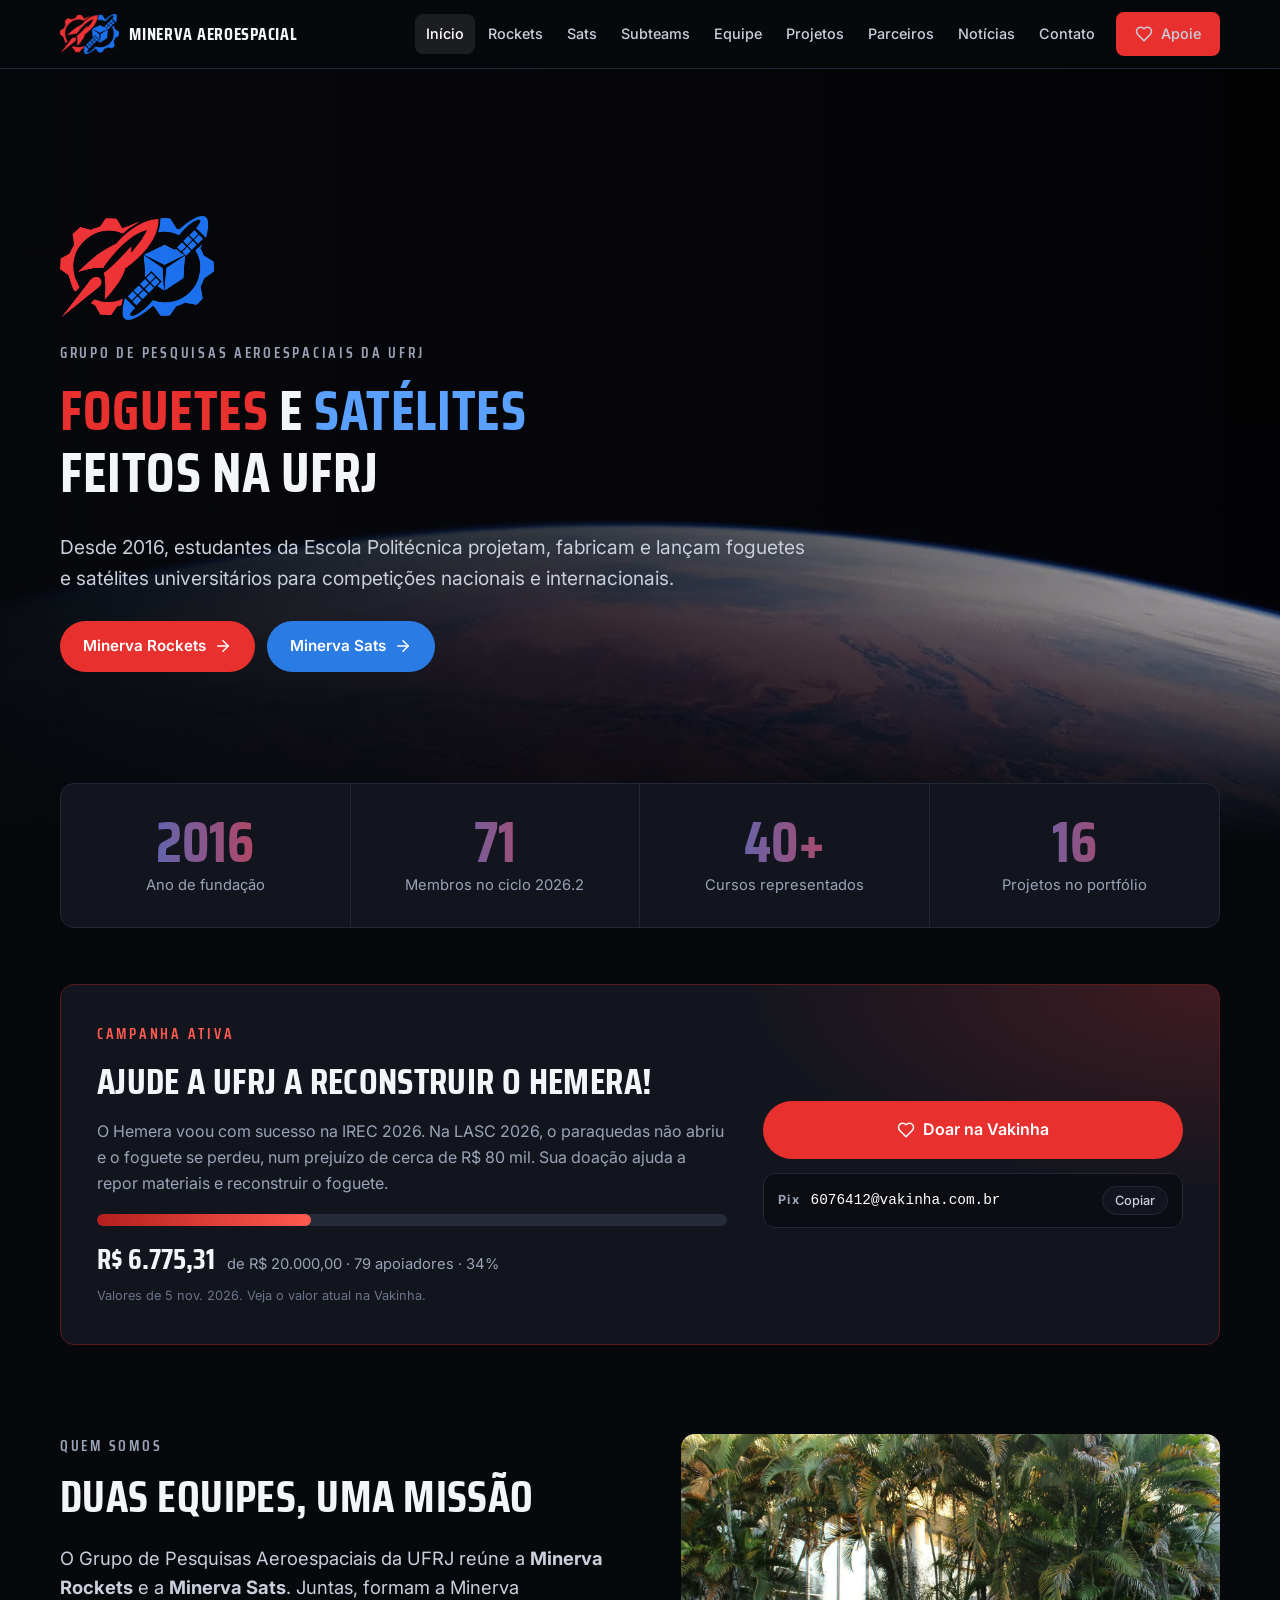
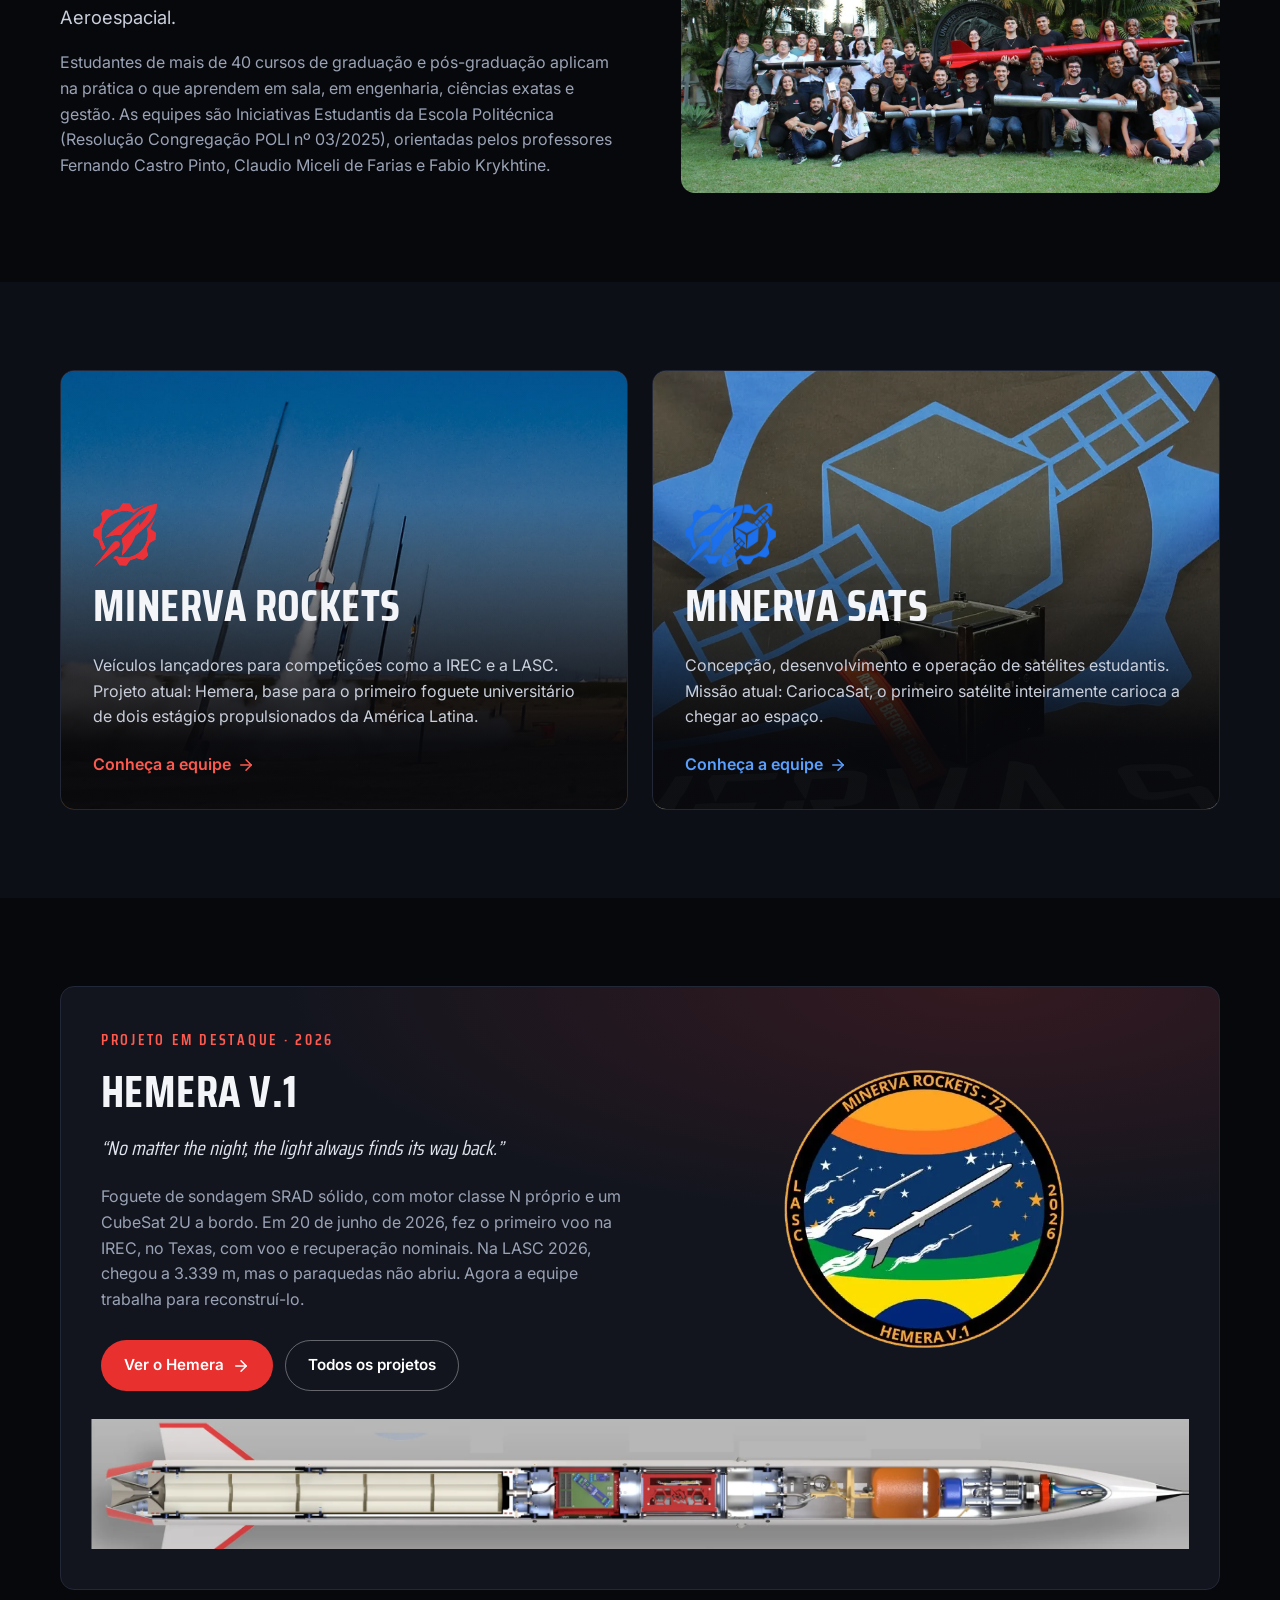
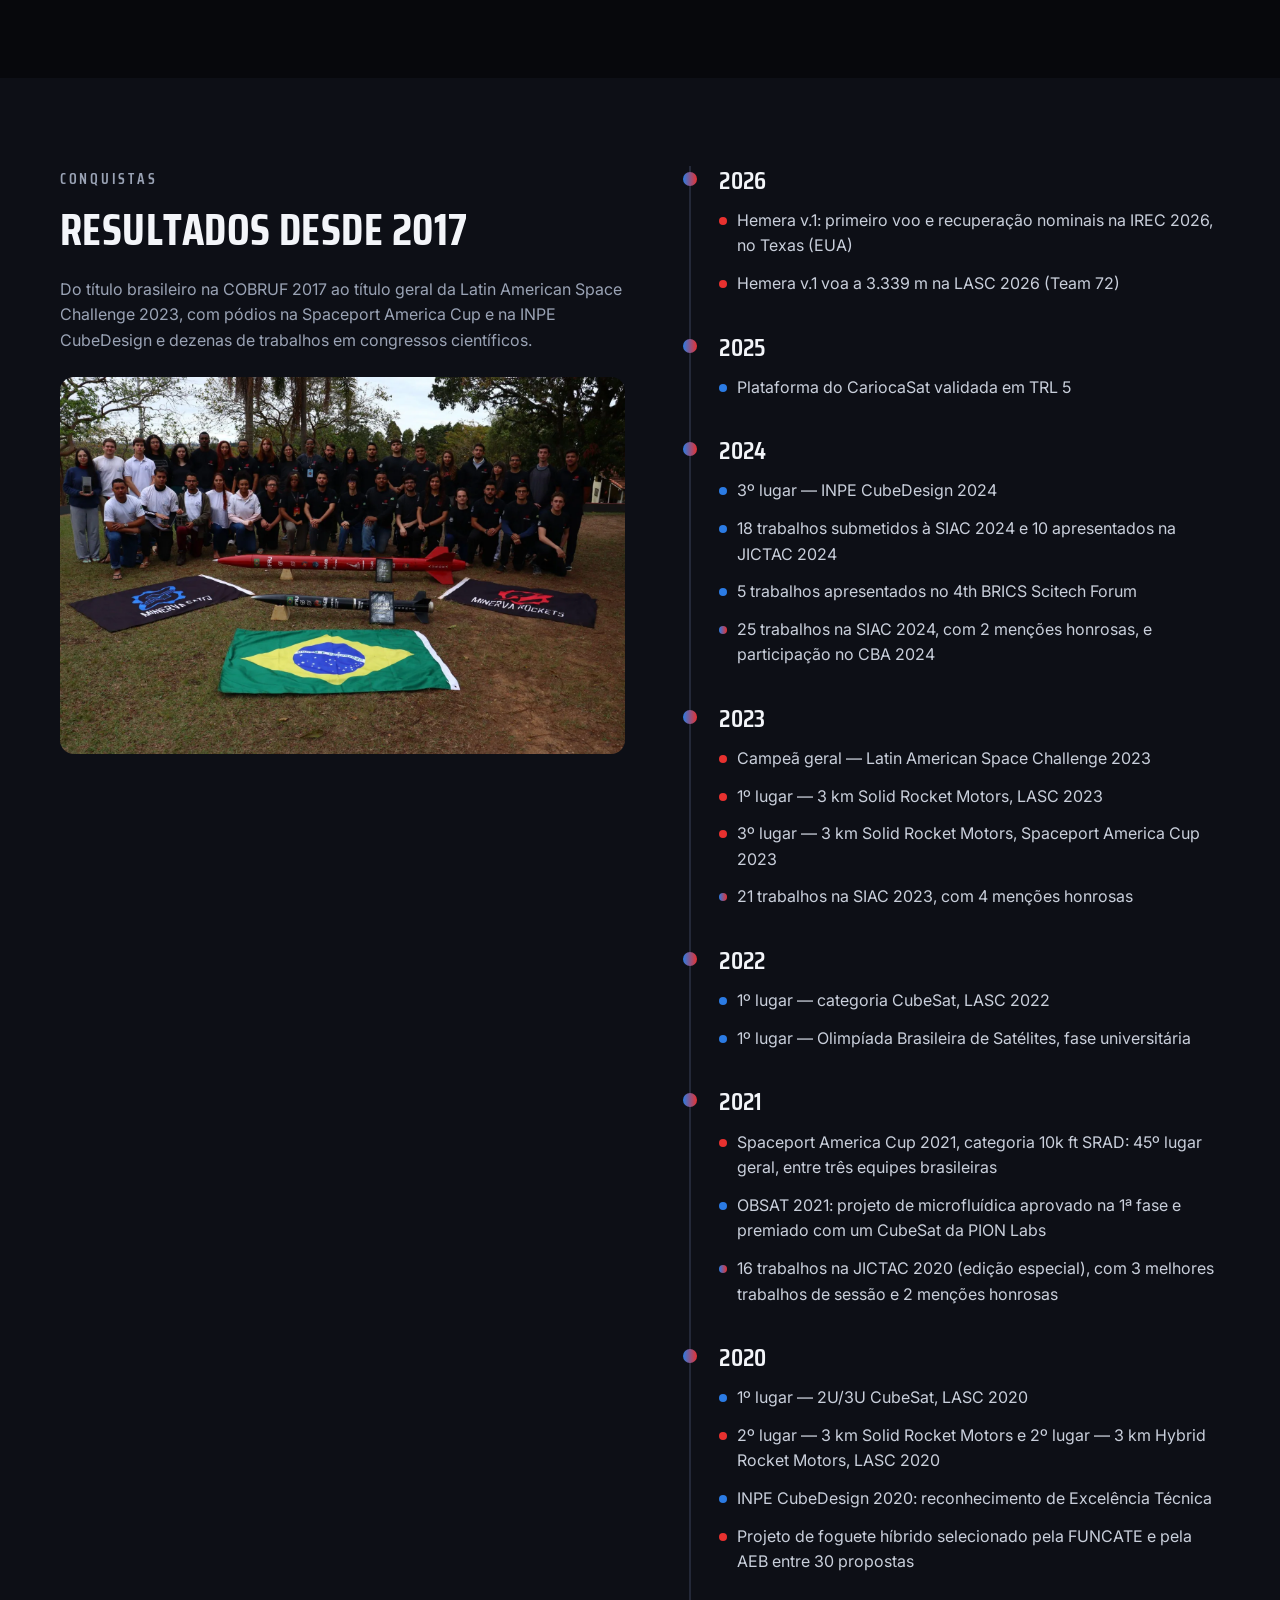
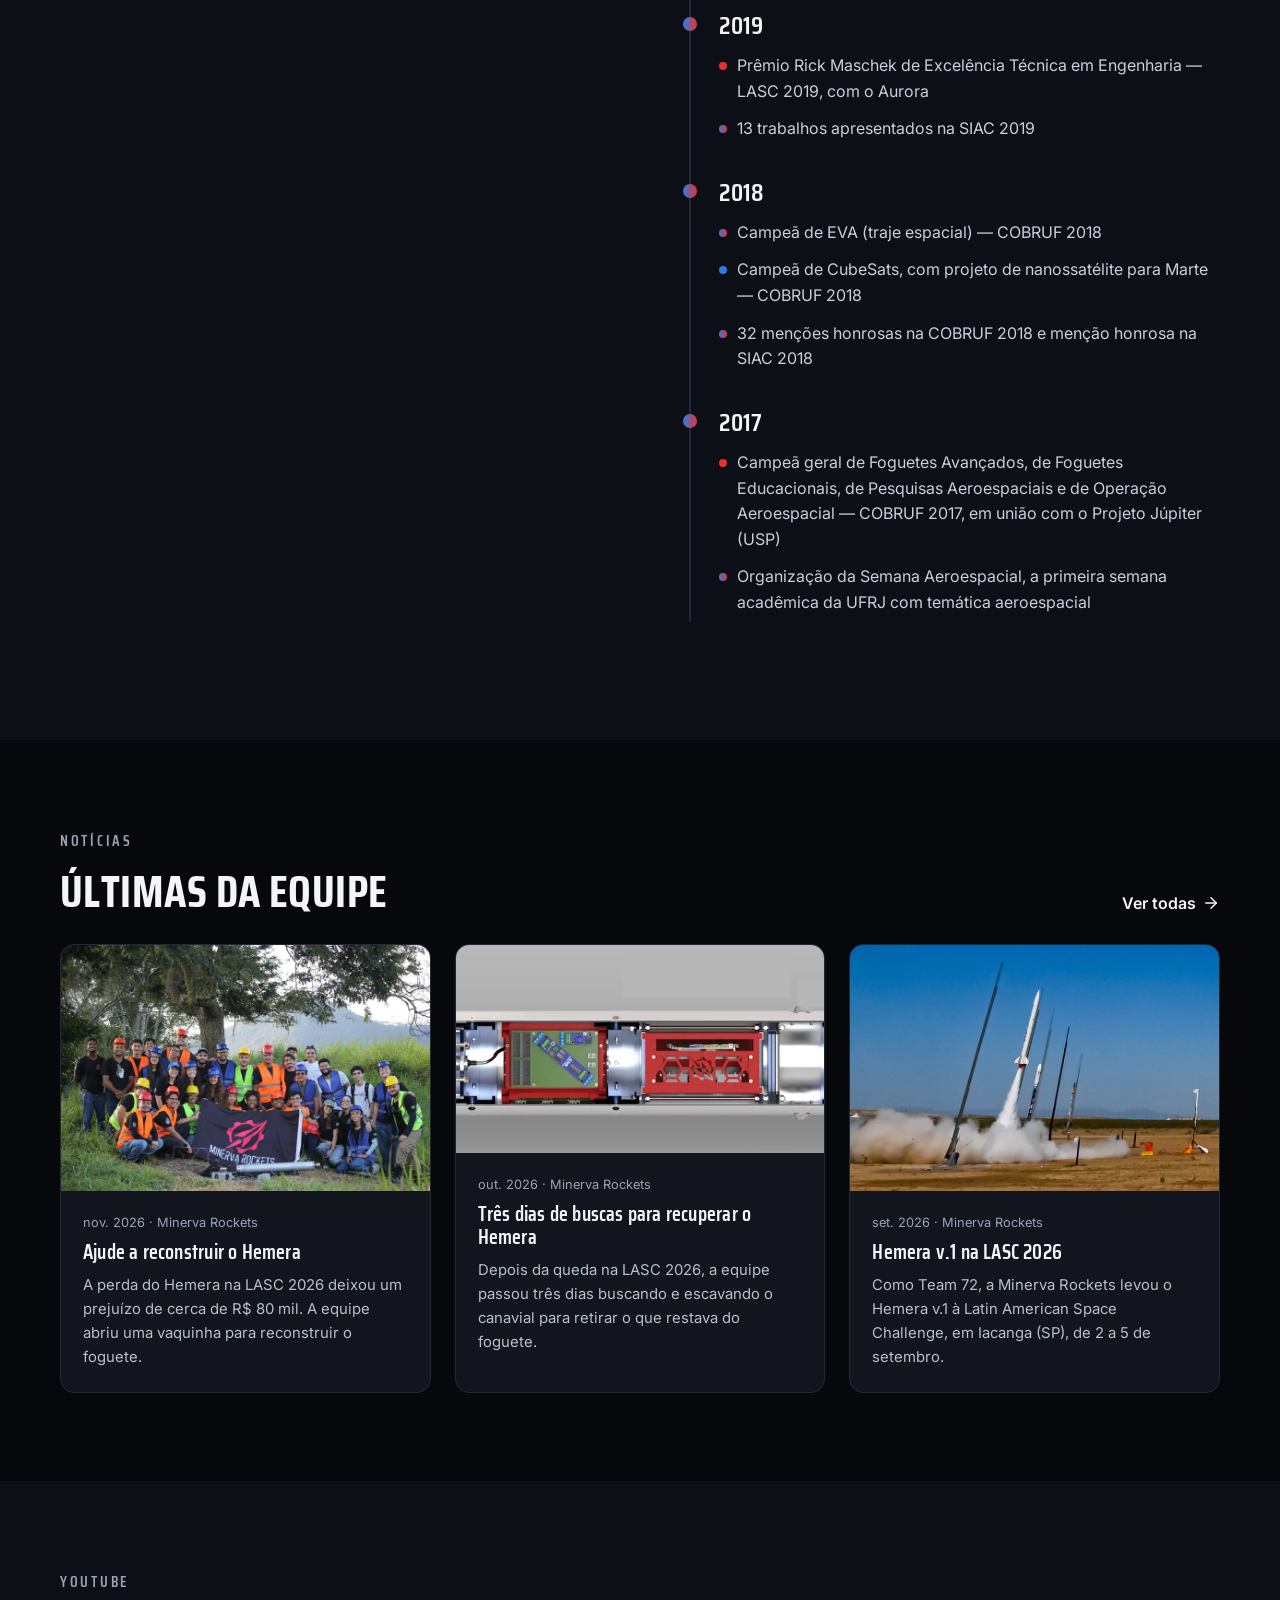
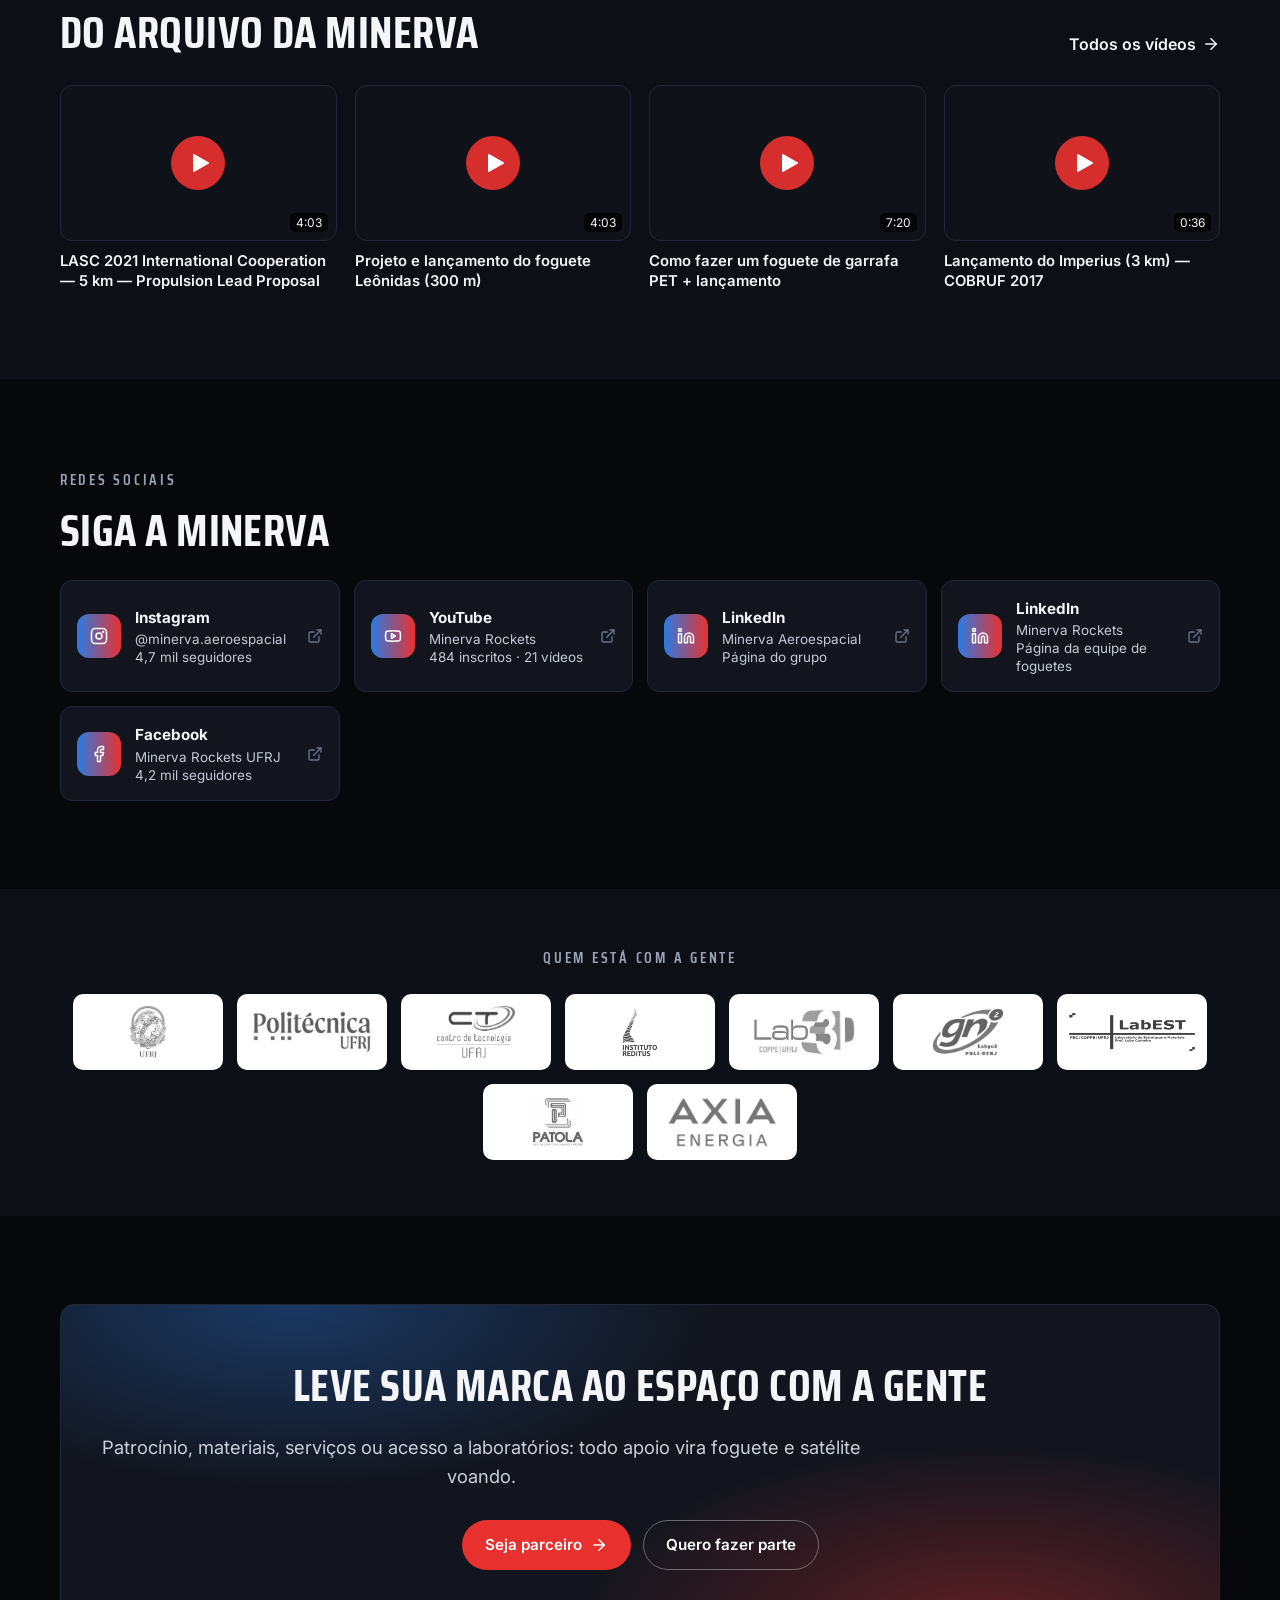
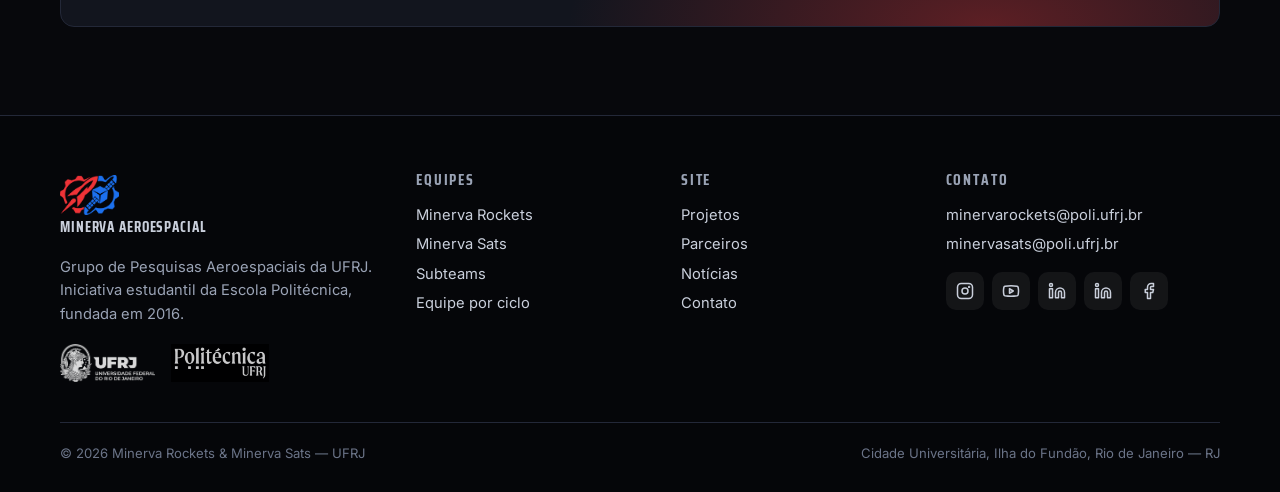
==== commit f9d07938: "Add files via upload" ====
--- a/docs/index.html
+++ b/docs/index.html
@@ -20,12 +20,11 @@
 <main>
 
 <section class="hero">
- <video class="bg" src="img/fotos/terra2.webp.mp4" poster="img/fotos/terra.webp"
-  autoplay loop muted playsinline style="width:100%;height:100%;object-fit:cover"></video>
+  <div class="bg" style="background-image:url('img/fotos/terra.webp')"></div>
   <div class="container">
     <img class="hero-logo" src="img/logos/minerva-aeroespacial.webp" alt="Minerva Aeroespacial" width="160" height="110">
     <span class="eyebrow">Grupo de Pesquisas Aeroespaciais da UFRJ</span>
-    <h1>Foguetes e <span class="hl-b">satélites</span><br>feitos na <span class="hl-r">UFRJ</span></h1>
+    <h1><span class="hl-r">Foguetes</span> e <span class="hl-b">satélites</span><br>feitos na UFRJ</h1>
     <p class="lead">Desde 2016, estudantes da Escola Politécnica projetam, fabricam e lançam foguetes e satélites universitários para competições nacionais e internacionais.</p>
     <div class="btns"><a class="btn btn-red" href="rockets.html">Minerva Rockets <svg class="svg" viewBox="0 0 24 24" aria-hidden="true"><path d="M5 12h14"/><path d="M12 5l7 7-7 7"/></svg></a><a class="btn btn-blue" href="sats.html">Minerva Sats <svg class="svg" viewBox="0 0 24 24" aria-hidden="true"><path d="M5 12h14"/><path d="M12 5l7 7-7 7"/></svg></a></div>
   </div>
--- a/docs/style.css
+++ b/docs/style.css
@@ -53,7 +53,7 @@
 .nav .btn{padding:9px 18px;margin-left:8px}
 .burger{display:none;margin-left:auto;background:none;border:0;color:#fff;padding:8px;cursor:pointer}
 .burger .svg{width:26px;height:26px}
-@media (max-width:1120px){
+@media (max-width:1240px){
   .burger{display:block}
   .menu{display:none;position:absolute;top:68px;left:0;right:0;flex-direction:column;align-items:stretch;background:var(--bg2);border-bottom:1px solid var(--line);padding:10px 20px 20px}
   .menu.open{display:flex}
@@ -64,6 +64,7 @@
 /* ---------- hero ---------- */
 .hero{position:relative;min-height:min(86vh,780px);display:flex;align-items:center;overflow:hidden;isolation:isolate}
 .hero .bg{position:absolute;inset:0;z-index:-2;background-size:cover;background-position:center}
+.hero .bg-video{width:100%;height:100%;object-fit:cover;object-position:center 55%;transform:scale(1.12)}
 .hero::after{content:"";position:absolute;inset:0;z-index:-1;background:linear-gradient(90deg,rgba(7,8,12,.95) 0%,rgba(7,8,12,.7) 50%,rgba(7,8,12,.35) 100%),linear-gradient(0deg,var(--bg) 0%,transparent 30%)}
 .hero .container{width:100%;padding-top:48px;padding-bottom:72px}
 .hero-logo{height:clamp(72px,9vw,104px);width:auto;margin-bottom:20px}
@@ -373,10 +374,17 @@
 .crt-item.sat{width:96px}
 .crt-vis{display:block;width:100%;height:100%}
 .crt-vis svg,.crt-vis img{width:100%;height:100%;object-fit:contain;object-position:bottom;display:block}
-.crt-item.on .crt-vis model-viewer{position:absolute;left:50%;bottom:0;width:180px;height:100%;transform:translateX(-50%);background:transparent}
+.crt-item.tem3d .crt-vis{visibility:hidden}
+.crt-3d{position:absolute;left:32%;top:0;bottom:24px;width:260px;margin-left:-130px;z-index:2;animation:selIn .5s ease both}
+.crt-3d[hidden]{display:none}
+.crt-3d model-viewer{width:100%;height:100%;background:transparent;--poster-color:transparent}
+.crt-3d.sat{bottom:70px;height:auto}
+.crt-3d.sat model-viewer{animation:flutua 5.5s ease-in-out infinite}
+.crt-head span.txt{font-size:1.1rem;font-weight:500;color:#aeb5c3}
 .crt-lbl{position:absolute;left:50%;top:100%;transform:translateX(-50%);margin-top:6px;font-size:.7rem;white-space:nowrap;color:#9aa3b5;text-transform:uppercase;letter-spacing:.06em}
 .crt-item.on .crt-lbl{display:none}
-.crt-item .r3d{position:absolute;top:-22px;left:50%;transform:translateX(-50%);font-style:normal;font-size:.62rem;font-weight:700;padding:1px 5px;border-radius:5px;border:1px solid rgba(255,255,255,.4);background:#0009}
+.crt-item .r3d{position:absolute;top:-24px;left:50%;transform:translateX(-50%);font-style:normal;font-size:.62rem;font-weight:700;line-height:1.4;padding:1px 6px;border-radius:5px;border:1px solid rgba(255,255,255,.45);background:#0009;color:#fff;letter-spacing:.05em}
+.crt-item.on .r3d{display:none}
 .crt-nav{position:absolute;top:44%;z-index:3;width:44px;height:44px;border-radius:50%;border:0;background:transparent;color:#fff;cursor:pointer;display:grid;place-items:center}
 .crt-nav:disabled{opacity:.15;cursor:default}
 .crt-nav:not(:disabled):hover{background:rgba(255,255,255,.08)}
@@ -389,7 +397,19 @@
 .crt-anos button.on{color:var(--c);font-size:1.9rem;width:220px;text-align:center}
 .crt-anos button:not(.on):hover{color:var(--c)}
 .crt-extra{display:grid;grid-template-columns:minmax(0,6fr) minmax(0,5fr);gap:36px;align-items:center;margin-top:34px}
-.crt-foto img{width:100%;height:380px;object-fit:cover;border-radius:16px;border:1px solid var(--line);background:#0b0d13}
+.crt-foto{position:relative;border-radius:16px;overflow:hidden;border:1px solid var(--line);background:radial-gradient(90% 70% at 50% 40%,#1a1f2b,#07080c)}
+.crt-foto img{width:100%;height:380px;object-fit:cover;display:block;cursor:zoom-in}
+.crt-foto model-viewer{display:none;width:100%;height:520px;background:transparent;--poster-color:transparent}
+.crt-foto.modo-3d model-viewer{display:block}
+.crt-foto.modo-3d img{display:none}
+.crt-ferr{position:absolute;top:12px;right:12px;display:flex;gap:6px;z-index:2}
+.crt-ferr button{display:flex;align-items:center;gap:6px;border:1px solid rgba(255,255,255,.25);background:rgba(7,8,12,.7);backdrop-filter:blur(6px);color:#fff;border-radius:999px;padding:6px 12px;font:600 .8rem var(--f-body);cursor:pointer}
+.crt-ferr button.on{background:#fff;color:#0a0b10;border-color:#fff}
+.crt-ferr .svg{width:15px;height:15px}
+.crt-dica{position:absolute;left:0;right:0;bottom:10px;margin:0;text-align:center;font-size:.76rem;color:var(--mut);pointer-events:none;padding:0 12px}
+.crt-foto:fullscreen{border-radius:0;border:0;display:flex;align-items:center;justify-content:center;background:#05060a}
+.crt-foto:fullscreen model-viewer{height:100vh}
+.crt-foto:fullscreen img{height:100vh;object-fit:contain;cursor:default}
 .crt-foto img.contain{object-fit:contain;padding:30px}
 .crt-sub{font-size:1.9rem;text-transform:uppercase;margin:8px 0 14px}
 .crt-marcos{list-style:none;padding:0;margin:0;counter-reset:m}
@@ -410,13 +430,15 @@
   .crt-stage{order:-1}
   .crt-line{min-height:380px}
   .crt-item{height:calc(var(--h) * 170px)}
-  .crt-spot,.crt-floor{left:50%}
+  .crt-spot,.crt-floor,.crt-3d{left:50%}
   .crt-cap{padding-left:0;display:flex;flex-direction:column;align-items:center}
   .crt-anos{justify-content:center}
   .crt-anos button:not(.on){display:none}
   .crt-anos button.on{width:auto}
   .crt-extra{grid-template-columns:1fr}
   .crt-foto img{height:240px}
+  .crt-foto model-viewer{height:440px}
+  .crt-ferr span{display:none}
 }
 @media (prefers-reduced-motion:reduce){.crt-track,.crt-item,.crt-info,.crt-item.sat .crt-vis,.crt.b .crt-floor{transition:none;animation:none}}
 
@@ -430,3 +452,67 @@
 .imp p{color:var(--mut);font-size:.92rem;margin:0}
 .imp-l{display:flex;align-items:center;gap:6px;margin-top:auto;padding-top:10px;font-size:.85rem;font-weight:600;color:#dfe4ee}
 .imp-l .svg{width:16px;height:16px}
+.crt-foto:not(.modo-3d) .crt-dica{display:none}
+
+/* fumaça na base do foguete em destaque */
+.crt-smoke{position:absolute;left:32%;bottom:22px;width:0;height:0;z-index:3;pointer-events:none;opacity:0;transition:opacity .6s}
+.crt.foguete .crt-smoke{opacity:1}
+.crt-smoke i{position:absolute;left:0;bottom:0;width:70px;height:70px;margin:0 0 -30px -35px;border-radius:50%;
+  background:radial-gradient(closest-side,rgba(240,242,248,.75),rgba(205,210,220,.35) 55%,transparent);filter:blur(5px);
+  animation:fumaca 4.8s ease-out infinite;animation-delay:var(--d)}
+@keyframes fumaca{0%{transform:translate(0,0) scale(.25);opacity:0}15%{opacity:.85}100%{transform:translate(var(--x),-60px) scale(calc(var(--s) * 2.4));opacity:0}}
+.crt-smoke.burst i{animation:fumacaForte 1.6s ease-out 1 both;animation-delay:calc(var(--d) / 8)}
+@keyframes fumacaForte{0%{transform:translate(0,0) scale(.4);opacity:.95}100%{transform:translate(calc(var(--x) * 2.2),-30px) scale(calc(var(--s) * 4));opacity:0}}
+@media (max-width:900px){.crt-smoke{left:50%}}
+@media (prefers-reduced-motion:reduce){.crt-smoke{display:none}}
+.crt-item.on,.crt-3d{transition:transform .6s cubic-bezier(.2,.8,.2,1),opacity .5s,filter .4s}
+
+/* ---------- ANATOMIA DO PROJETO ---------- */
+.dec{display:grid;grid-template-columns:minmax(0,5fr) minmax(0,7fr);gap:48px;align-items:start}
+.dec-esq{position:sticky;top:90px}
+.dec-fig{display:flex;flex-direction:column;align-items:flex-start;gap:12px;margin-top:22px;padding:24px 0 10px;position:relative}
+.dec-fig::before{content:"";position:absolute;left:60px;top:10px;bottom:0;border-left:2px dashed #2a3040}
+.dec-peca{display:flex;align-items:center;gap:18px;background:none;border:0;padding:0;cursor:pointer;color:var(--txt);text-align:left;position:relative;transition:transform .3s}
+.dec-svg{display:block;width:120px;height:calc(var(--t) * 64px);transition:filter .3s,transform .3s}
+.dec-svg svg{width:100%;height:100%;display:block}
+.dec-fig.sat .dec-svg{height:calc(var(--t) * 56px)}
+.dec-rot{display:flex;gap:10px;align-items:baseline;font-family:var(--f-head);font-size:1.15rem;text-transform:uppercase;letter-spacing:.03em;color:#aeb5c3;transition:color .3s}
+.dec-rot b{font-size:.9rem;color:var(--mut2)}
+.dec-peca.on .dec-svg{filter:drop-shadow(0 0 14px rgba(232,49,47,.55));transform:translateX(10px)}
+.dec-fig.sat .dec-peca.on .dec-svg{filter:drop-shadow(0 0 14px rgba(90,160,255,.6))}
+.dec-peca.on .dec-rot{color:#fff}
+.dec-vazio{width:90px;height:260px;opacity:.6}
+.dec-vazio svg{width:100%;height:100%}
+.dec-item{padding:6px 12px 8px;margin-left:-12px;border-radius:12px;transition:background .3s}
+.dec-item.on{background:rgba(255,255,255,.04)}
+.dec-item h3{font-size:1.5rem;margin-bottom:2px}
+.dec-sec{margin:0 0 6px;font-size:.78rem;letter-spacing:.12em;text-transform:uppercase;color:var(--mut)}
+.dec-tl .tl-year::before{transition:transform .3s}
+.dec-item.on::before{transform:scale(1.35)}
+@media (max-width:900px){.dec{grid-template-columns:1fr;gap:20px}.dec-esq{position:static}.dec-fig{flex-direction:row;flex-wrap:wrap;align-items:flex-end;gap:8px}.dec-fig::before{display:none}.dec-peca{flex-direction:column;gap:4px}.dec-svg{width:64px;height:calc(var(--t) * 40px)}.dec-rot{font-size:.7rem;max-width:80px;text-align:center;flex-direction:column;gap:0;align-items:center}}
+
+/* anatomia com peças em 3D */
+.dec-esq.solta{position:static}
+.dec-fig.d3{gap:10px}
+.dec-fig.d3::before{left:85px}
+.dec-3d{cursor:default}
+.dec-mv{position:relative;display:block;width:170px;height:130px;border-radius:12px;background:radial-gradient(80% 70% at 50% 45%,#1c2230,#0b0d13);border:1px solid #232838;transition:border-color .3s,box-shadow .3s}
+.dec-mv model-viewer{width:100%;height:100%;background:transparent;--poster-color:transparent}
+.dec-3d.on .dec-mv{border-color:rgba(232,49,47,.7);box-shadow:0 0 22px rgba(232,49,47,.35)}
+.dec-amp{position:absolute;right:6px;bottom:6px;width:28px;height:28px;border-radius:8px;border:1px solid rgba(255,255,255,.25);background:rgba(7,8,12,.7);color:#fff;display:grid;place-items:center;cursor:pointer;z-index:2}
+.dec-amp .svg{width:14px;height:14px}
+.dec-amp:hover{background:#fff;color:#0a0b10}
+.dec-modal{position:fixed;inset:0;z-index:200;background:rgba(3,4,8,.86);backdrop-filter:blur(6px);display:none;align-items:center;justify-content:center;padding:20px}
+.dec-modal.on{display:flex}
+.dec-modal-c{width:min(980px,100%);height:min(86vh,820px);display:flex;flex-direction:column;background:radial-gradient(90% 70% at 50% 40%,#1a1f2b,#07080c);border:1px solid var(--line);border-radius:18px;overflow:hidden}
+.dec-modal-h{display:flex;justify-content:space-between;align-items:center;padding:14px 18px;border-bottom:1px solid var(--line);font-family:var(--f-head);font-size:1.3rem;text-transform:uppercase}
+.dec-fecha{width:36px;height:36px;border-radius:50%;border:1px solid var(--line);background:none;color:#fff;cursor:pointer;display:grid;place-items:center}
+.dec-modal-c model-viewer{flex:1;width:100%;background:transparent}
+.dec-modal-c p{margin:0;padding:10px;text-align:center;font-size:.8rem;color:var(--mut)}
+@media (max-width:900px){.dec-fig.d3{display:grid;grid-template-columns:1fr 1fr;gap:10px}.dec-3d{flex-direction:column;align-items:flex-start}.dec-mv{width:100%;height:150px}.dec-fig.d3 .dec-rot{max-width:none;text-align:left;flex-direction:row;gap:6px;font-size:.8rem}}
+.dec-mv{flex:0 0 auto}
+@media (max-width:900px){.dec-fig.d3{align-items:start}}
+/* brand-fit: nome completo "Minerva Aeroespacial" no cabeçalho */
+@media (max-width:1380px){.nav .brand{font-size:1.1rem;letter-spacing:.04em}}
+@media (max-width:480px){.nav .brand{font-size:.92rem;letter-spacing:.02em;gap:8px}.nav .brand img{height:32px}}
+@media (max-width:360px){.nav .brand{font-size:.8rem}}
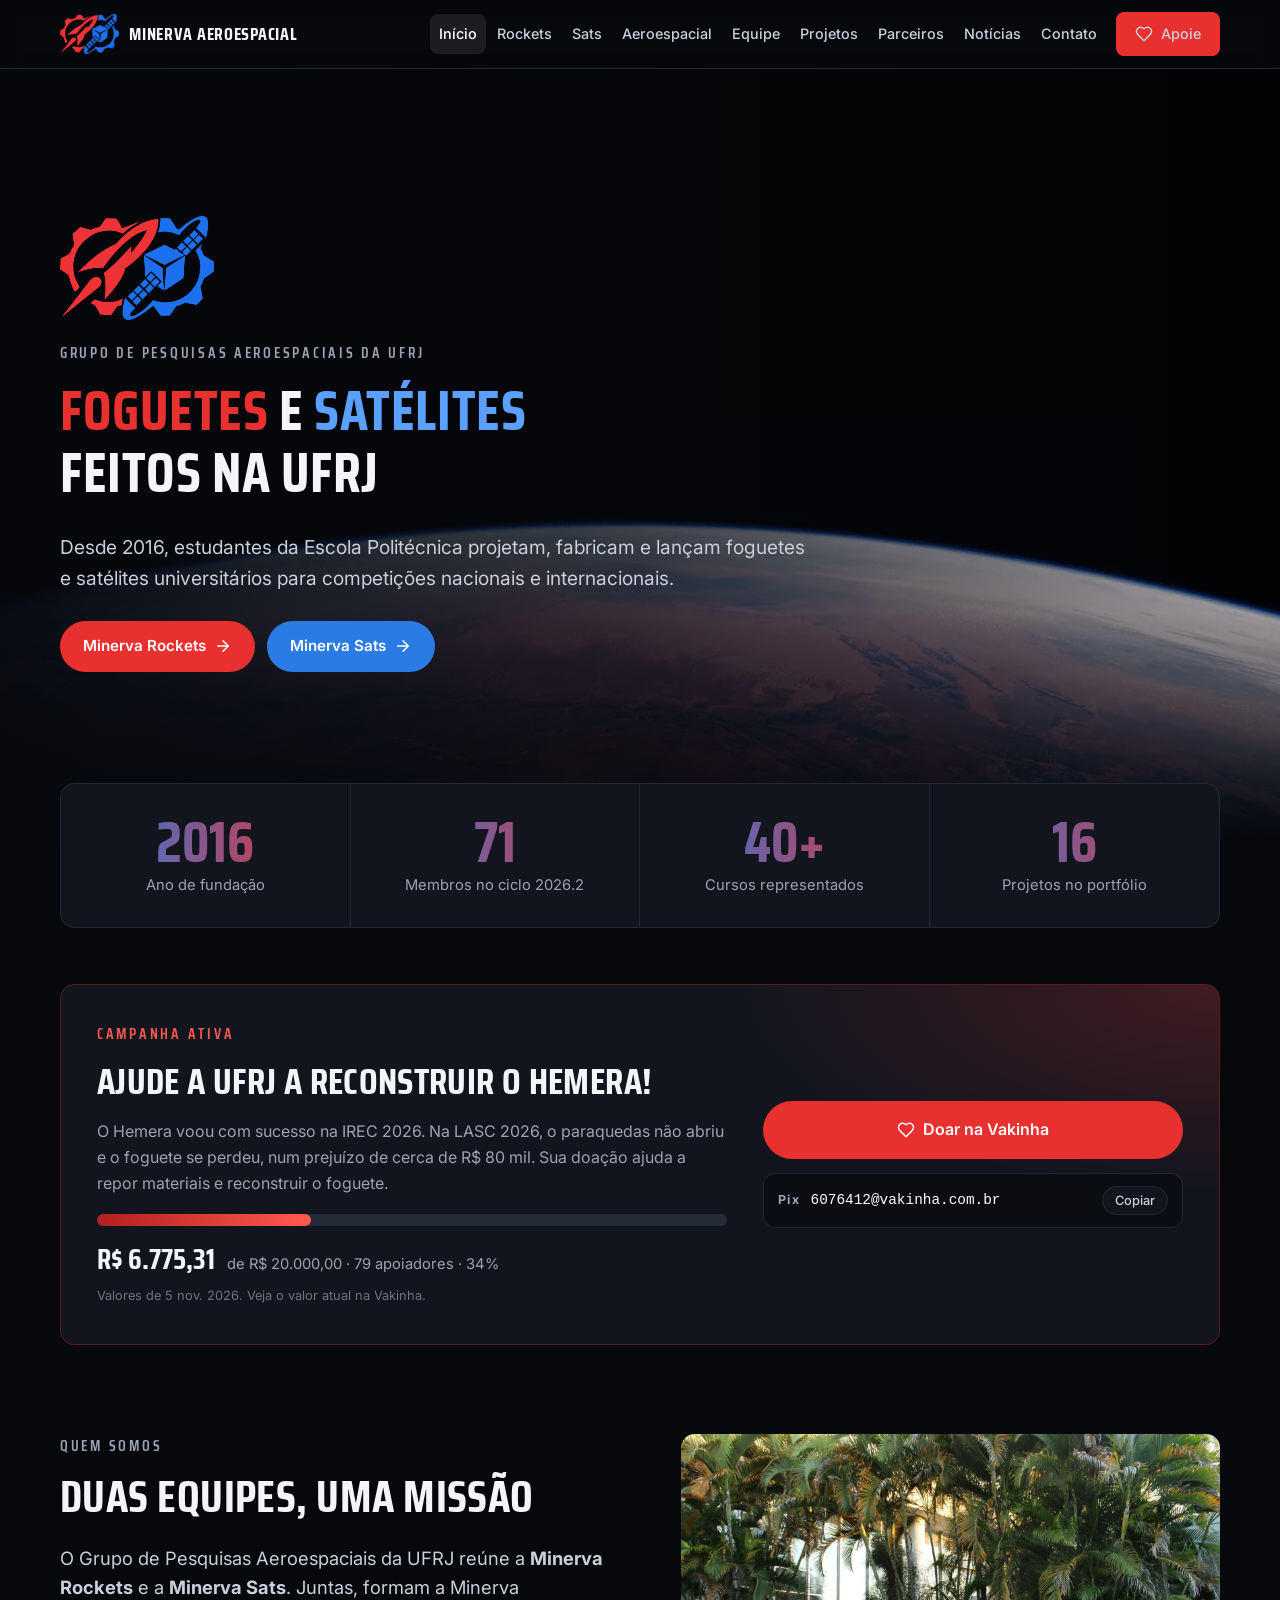
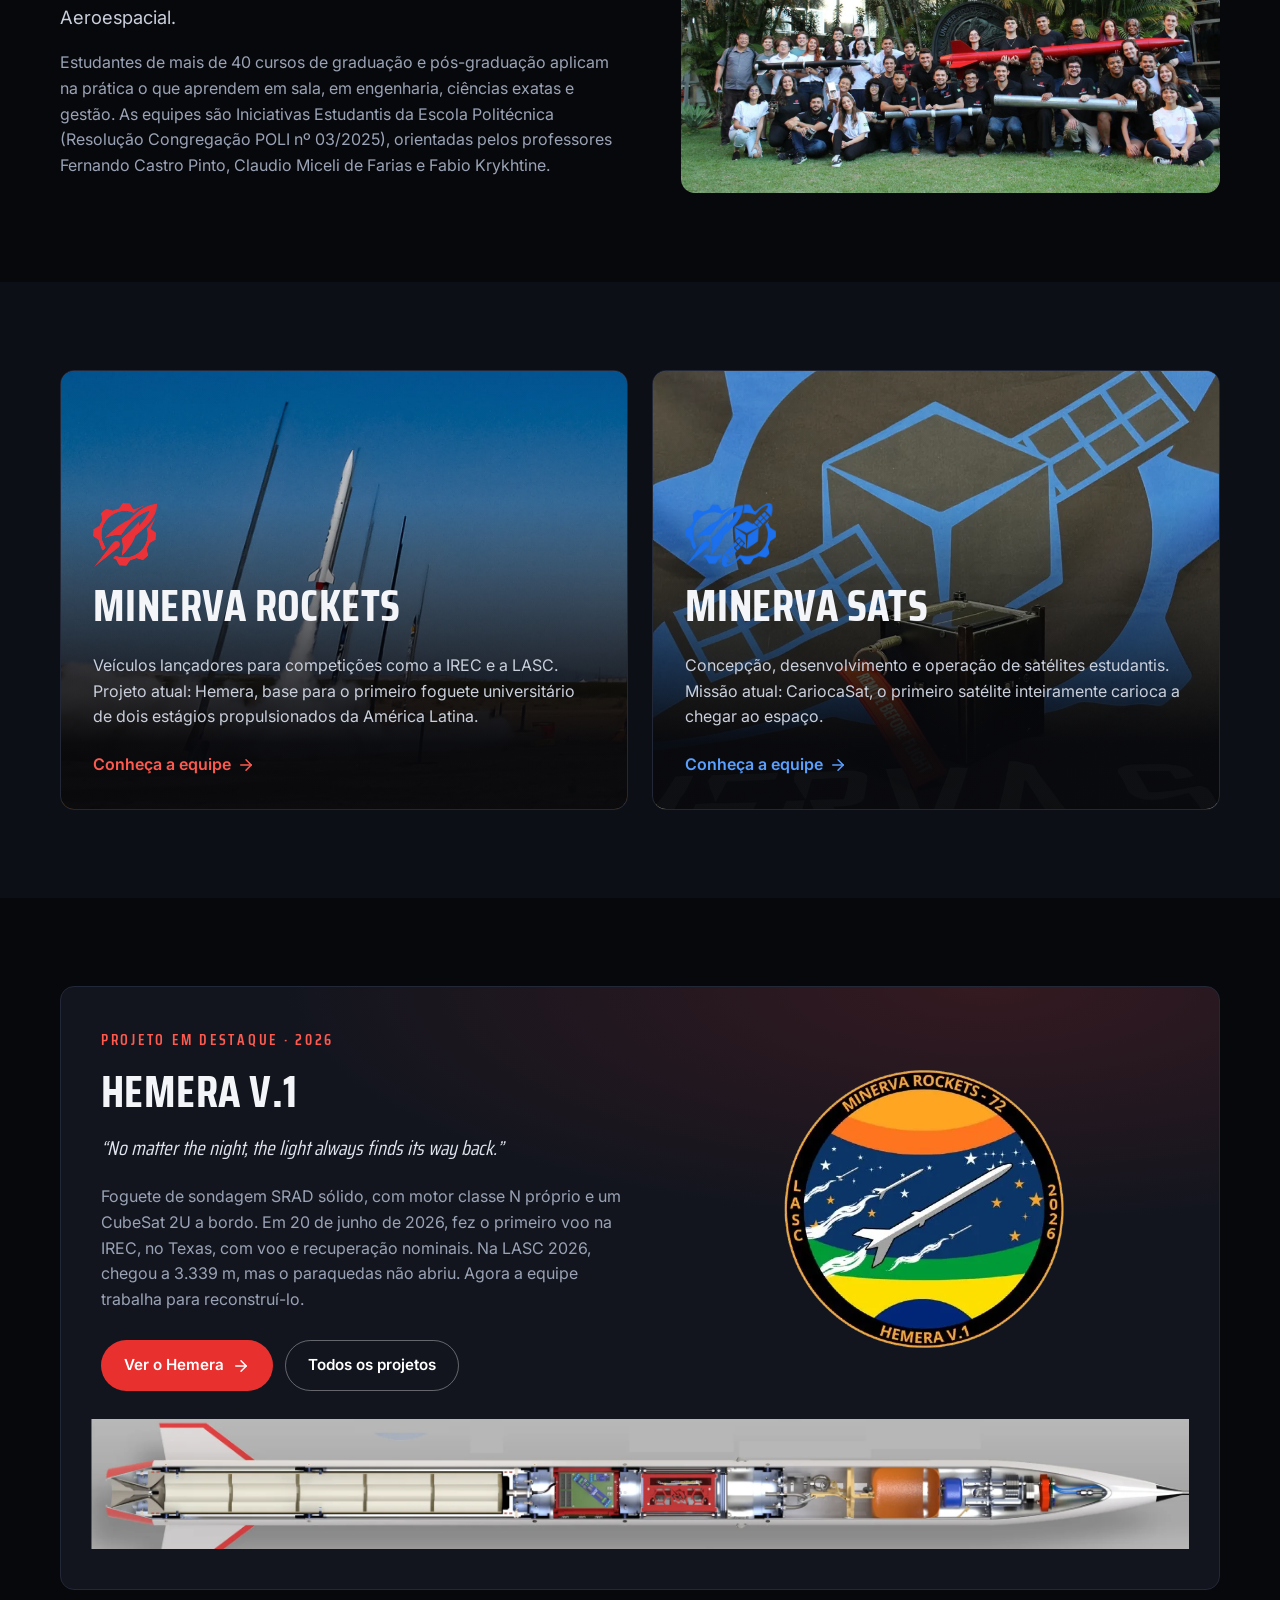
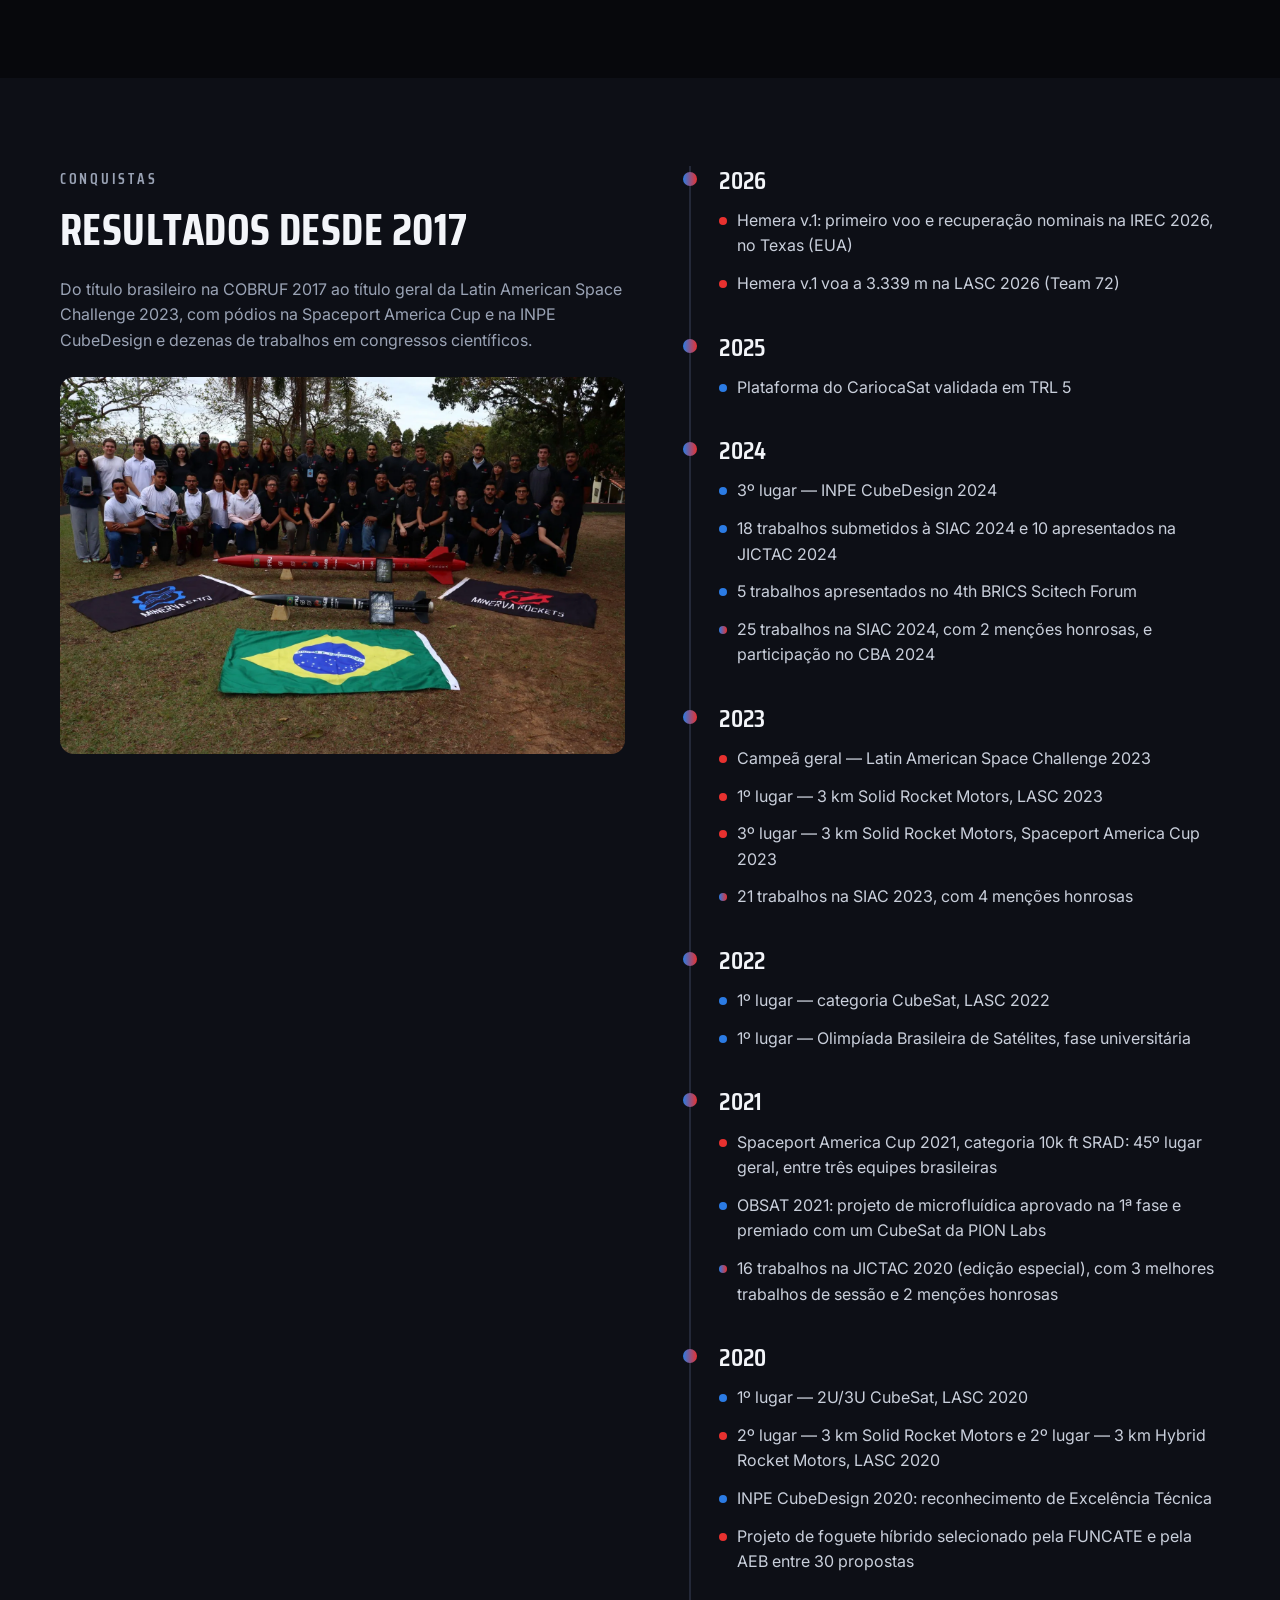
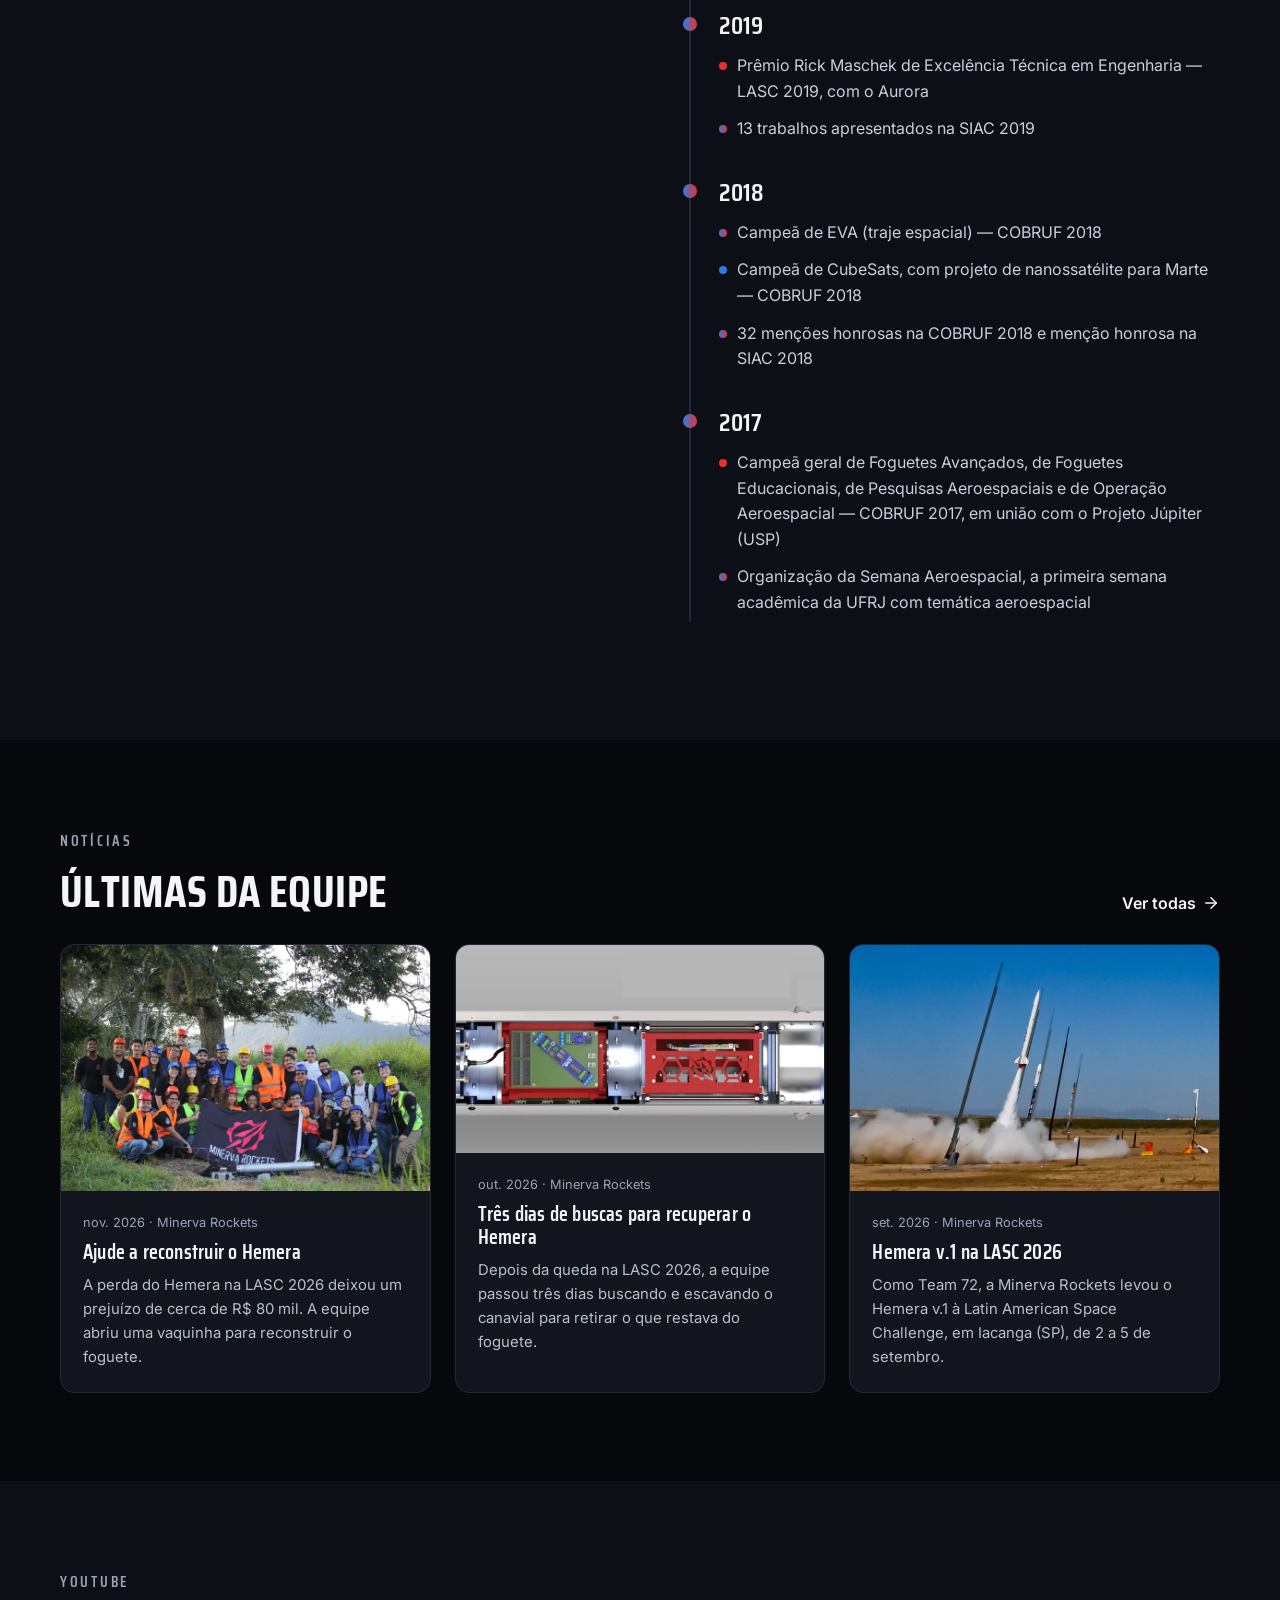
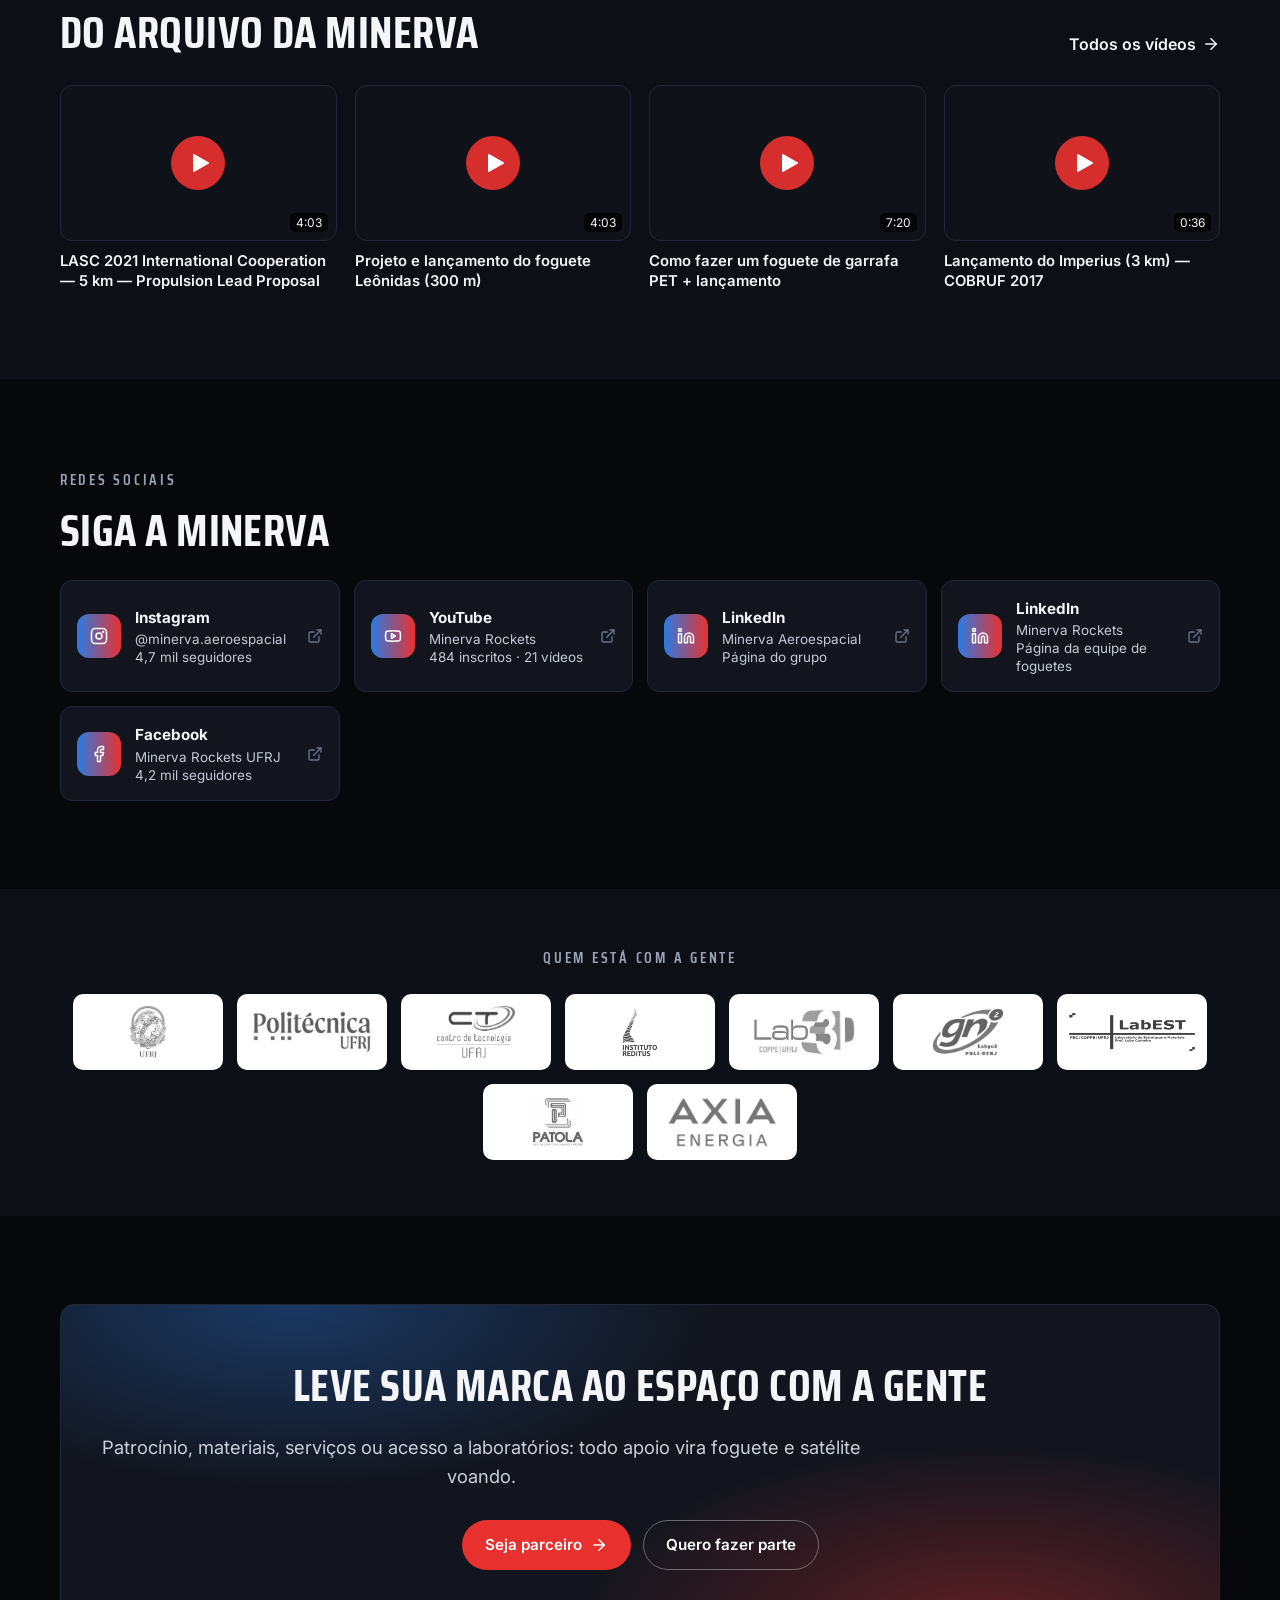
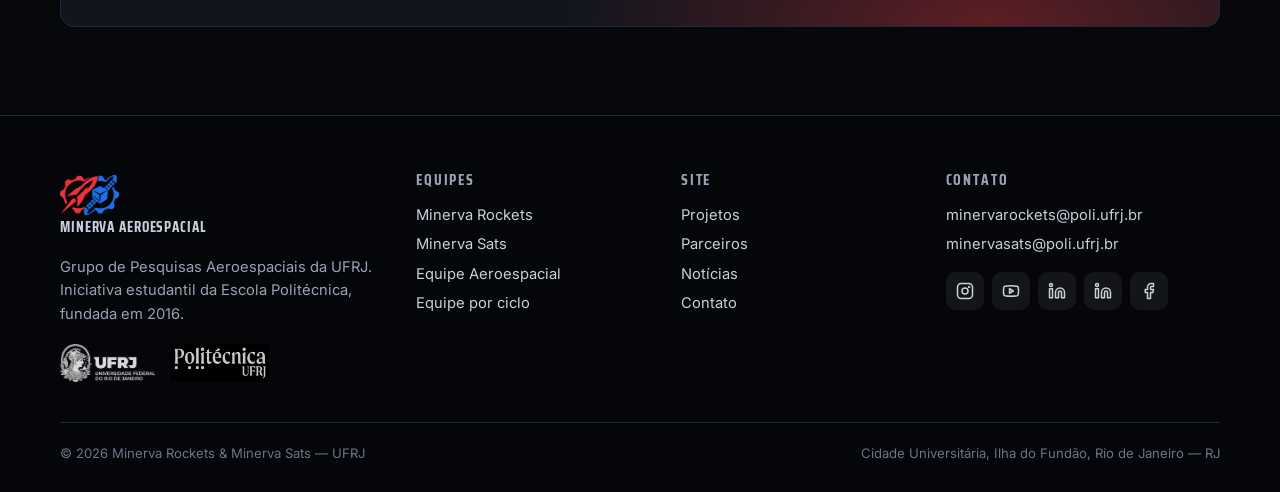
==== commit ee3de4b0: "Add files via upload" ====
--- a/docs/index.html
+++ b/docs/index.html
@@ -13,7 +13,7 @@
 <link rel="preconnect" href="https://fonts.googleapis.com">
 <link rel="preconnect" href="https://fonts.gstatic.com" crossorigin>
 <link href="https://fonts.googleapis.com/css2?family=Inter:wght@400;500;600;700&family=Saira+Condensed:wght@500;600;700&display=swap" rel="stylesheet">
-<link rel="stylesheet" href="style.css">
+<link rel="stylesheet" href="style.css?v=20261113c">
 </head>
 <body data-page="home">
 <header id="header"></header>
@@ -140,7 +140,7 @@
 
 </main>
 <footer id="footer"></footer>
-<script src="dados.js"></script>
-<script src="app.js"></script>
+<script src="dados.js?v=20261113c"></script>
+<script src="app.js?v=20261113c"></script>
 </body>
 </html>
--- a/docs/style.css
+++ b/docs/style.css
@@ -513,6 +513,29 @@
 .dec-mv{flex:0 0 auto}
 @media (max-width:900px){.dec-fig.d3{align-items:start}}
 /* brand-fit: nome completo "Minerva Aeroespacial" no cabeçalho */
-@media (max-width:1380px){.nav .brand{font-size:1.1rem;letter-spacing:.04em}}
+@media (max-width:1480px){.nav .brand{font-size:1.1rem;letter-spacing:.04em}.menu a{padding:8px 9px}}
 @media (max-width:480px){.nav .brand{font-size:.92rem;letter-spacing:.02em;gap:8px}.nav .brand img{height:32px}}
 @media (max-width:360px){.nav .brand{font-size:.8rem}}
+
+/* CTA com imagem quadrada à direita */
+.cta-split{display:grid;grid-template-columns:1fr minmax(220px,340px);gap:40px;align-items:center;text-align:left}
+.cta-split .btns{justify-content:flex-start}
+.cta-img{margin:0;aspect-ratio:1/1;border-radius:18px;overflow:hidden;border:1px solid var(--line);background:radial-gradient(circle at 70% 30%,rgba(43,123,228,.25),transparent 60%),radial-gradient(circle at 30% 80%,rgba(232,49,47,.22),transparent 60%),#0b0e15}
+.cta-img img{width:100%;height:100%;object-fit:contain;display:block}
+@media (max-width:820px){.cta-split{grid-template-columns:1fr;text-align:center}.cta-split .btns{justify-content:center}.cta-img{max-width:300px;margin:0 auto}}
+/* vídeos em "snapshot reel" */
+.reel-wrap{position:relative;margin-top:8px}
+.reel{position:relative;height:clamp(300px,36vw,470px);overflow:hidden;touch-action:pan-y;user-select:none}
+.snap{position:absolute;left:50%;top:50%;width:min(560px,68vw);padding:12px 12px 16px;border:0;border-radius:6px;background:#f4f1ea;color:#14181f;text-align:left;cursor:pointer;
+  box-shadow:0 18px 40px rgba(0,0,0,.55),0 2px 0 rgba(255,255,255,.4) inset;transition:transform .7s cubic-bezier(.2,.8,.2,1),opacity .5s;font-family:var(--f-body)}
+.snap-ph{position:relative;display:block;aspect-ratio:16/9;overflow:hidden;border-radius:2px;background:#0f1219}
+.snap-ph img{width:100%;height:100%;object-fit:cover;filter:saturate(1.05) contrast(1.03)}
+.snap .vplay{opacity:0;transition:opacity .3s}.snap.on .vplay{opacity:1}
+.snap-cap{display:block;margin-top:12px;font-weight:600;font-size:.98rem;line-height:1.35;min-height:2.7em}
+.snap:not(.on) .snap-ph::after{content:"";position:absolute;inset:0;background:rgba(7,8,12,.35)}
+.reel-arrow{position:absolute;top:50%;transform:translateY(-50%);z-index:20;width:48px;height:48px;border-radius:50%;border:1px solid var(--line);background:rgba(15,18,25,.85);color:#fff;font-size:1.8rem;line-height:1;cursor:pointer;display:grid;place-items:center}
+.reel-arrow:hover{background:var(--red)} .reel-arrow.l{left:0} .reel-arrow.r{right:0}
+.reel-dots{display:flex;justify-content:center;gap:8px;margin-top:18px}
+.reel-dots button{width:9px;height:9px;border-radius:50%;border:0;padding:0;background:rgba(255,255,255,.25);cursor:pointer;transition:width .3s,background .3s}
+.reel-dots button.on{width:26px;border-radius:5px;background:var(--red)}
+@media (max-width:600px){.snap{width:78vw}.reel-arrow{display:none}.snap-cap{font-size:.88rem}}
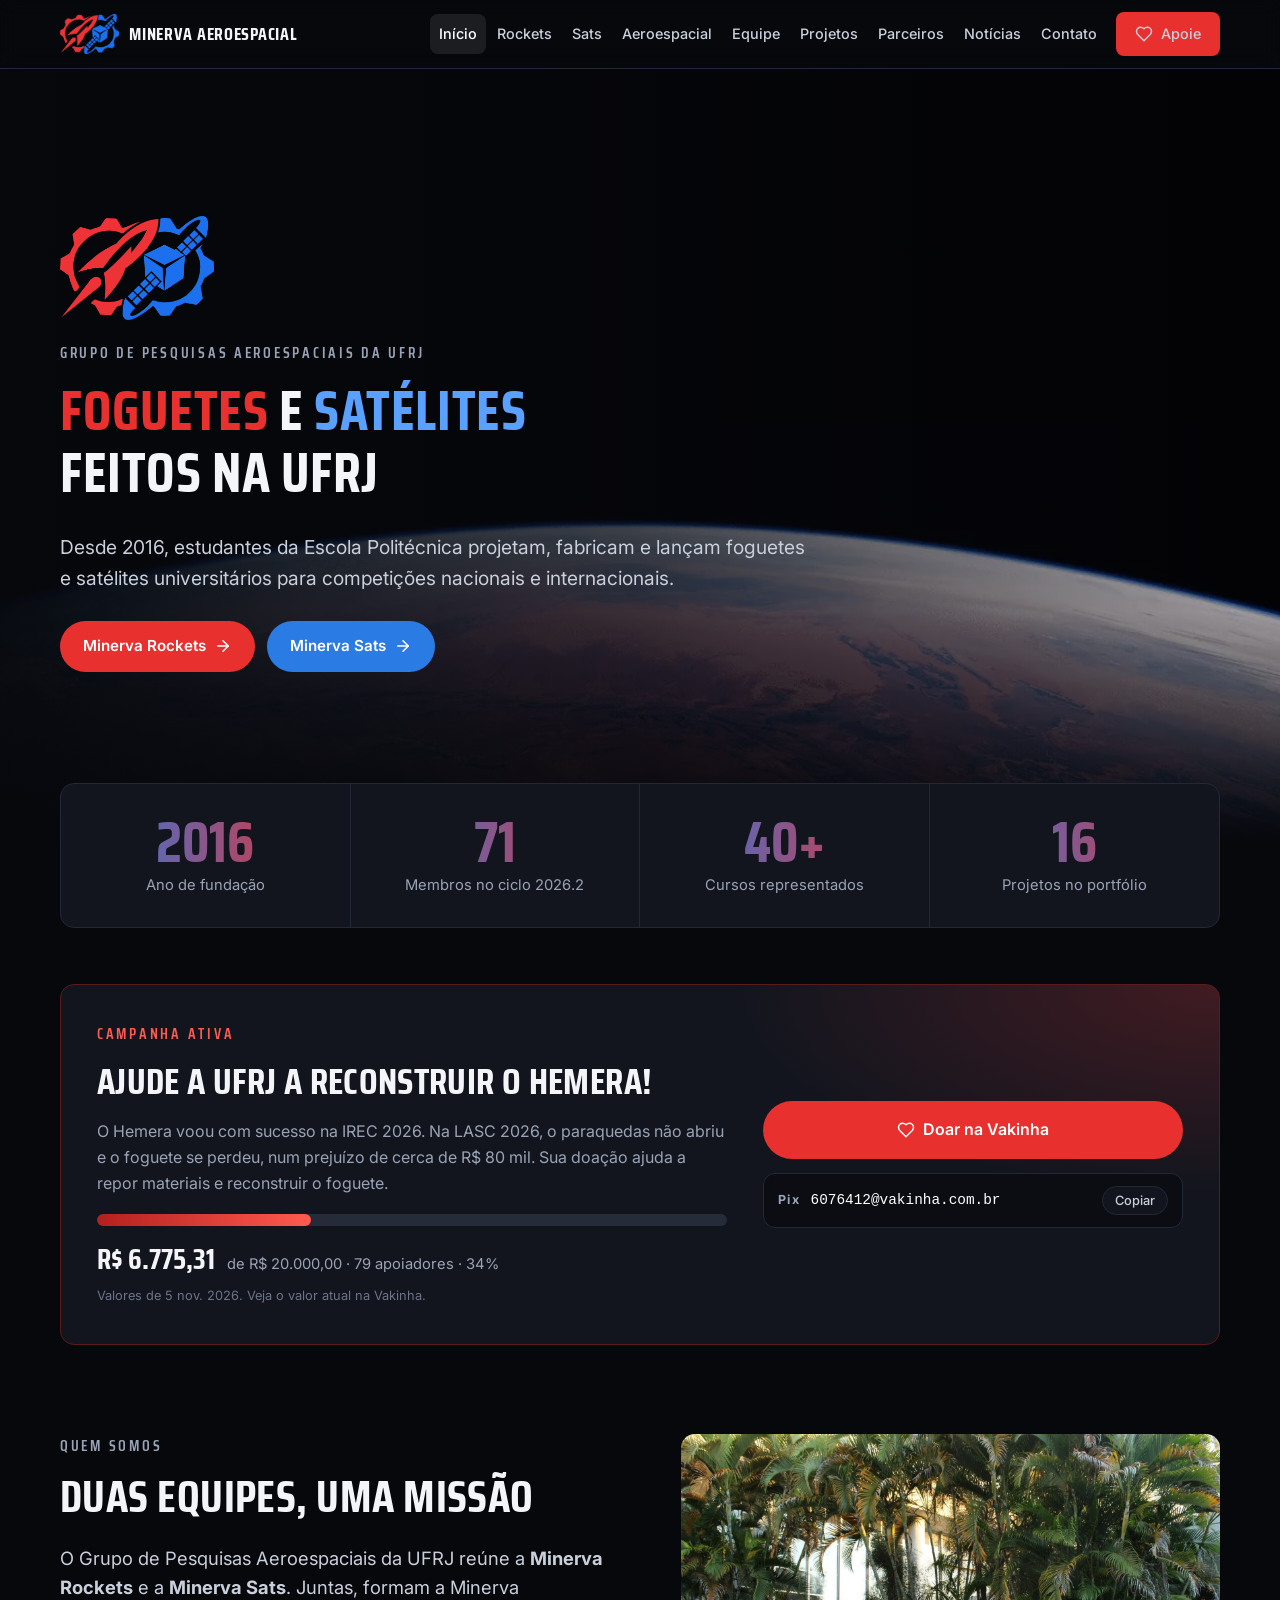
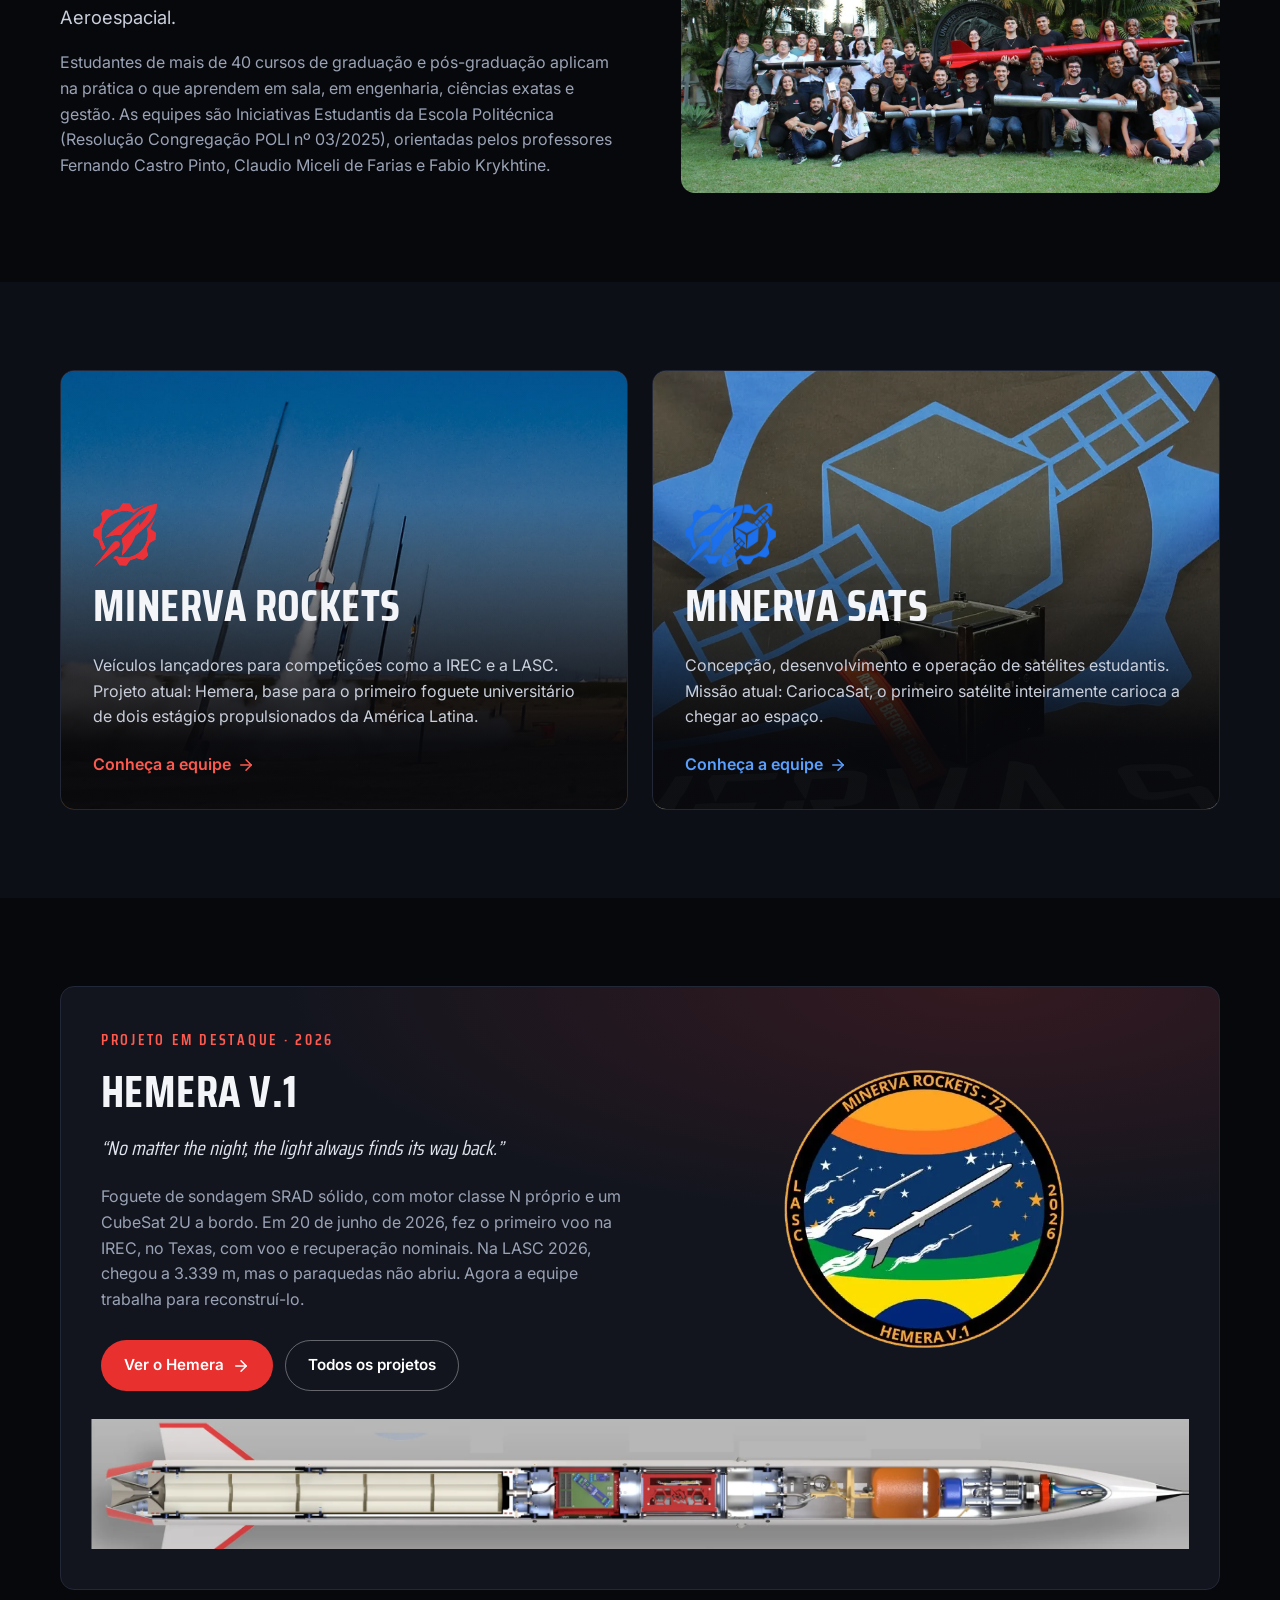
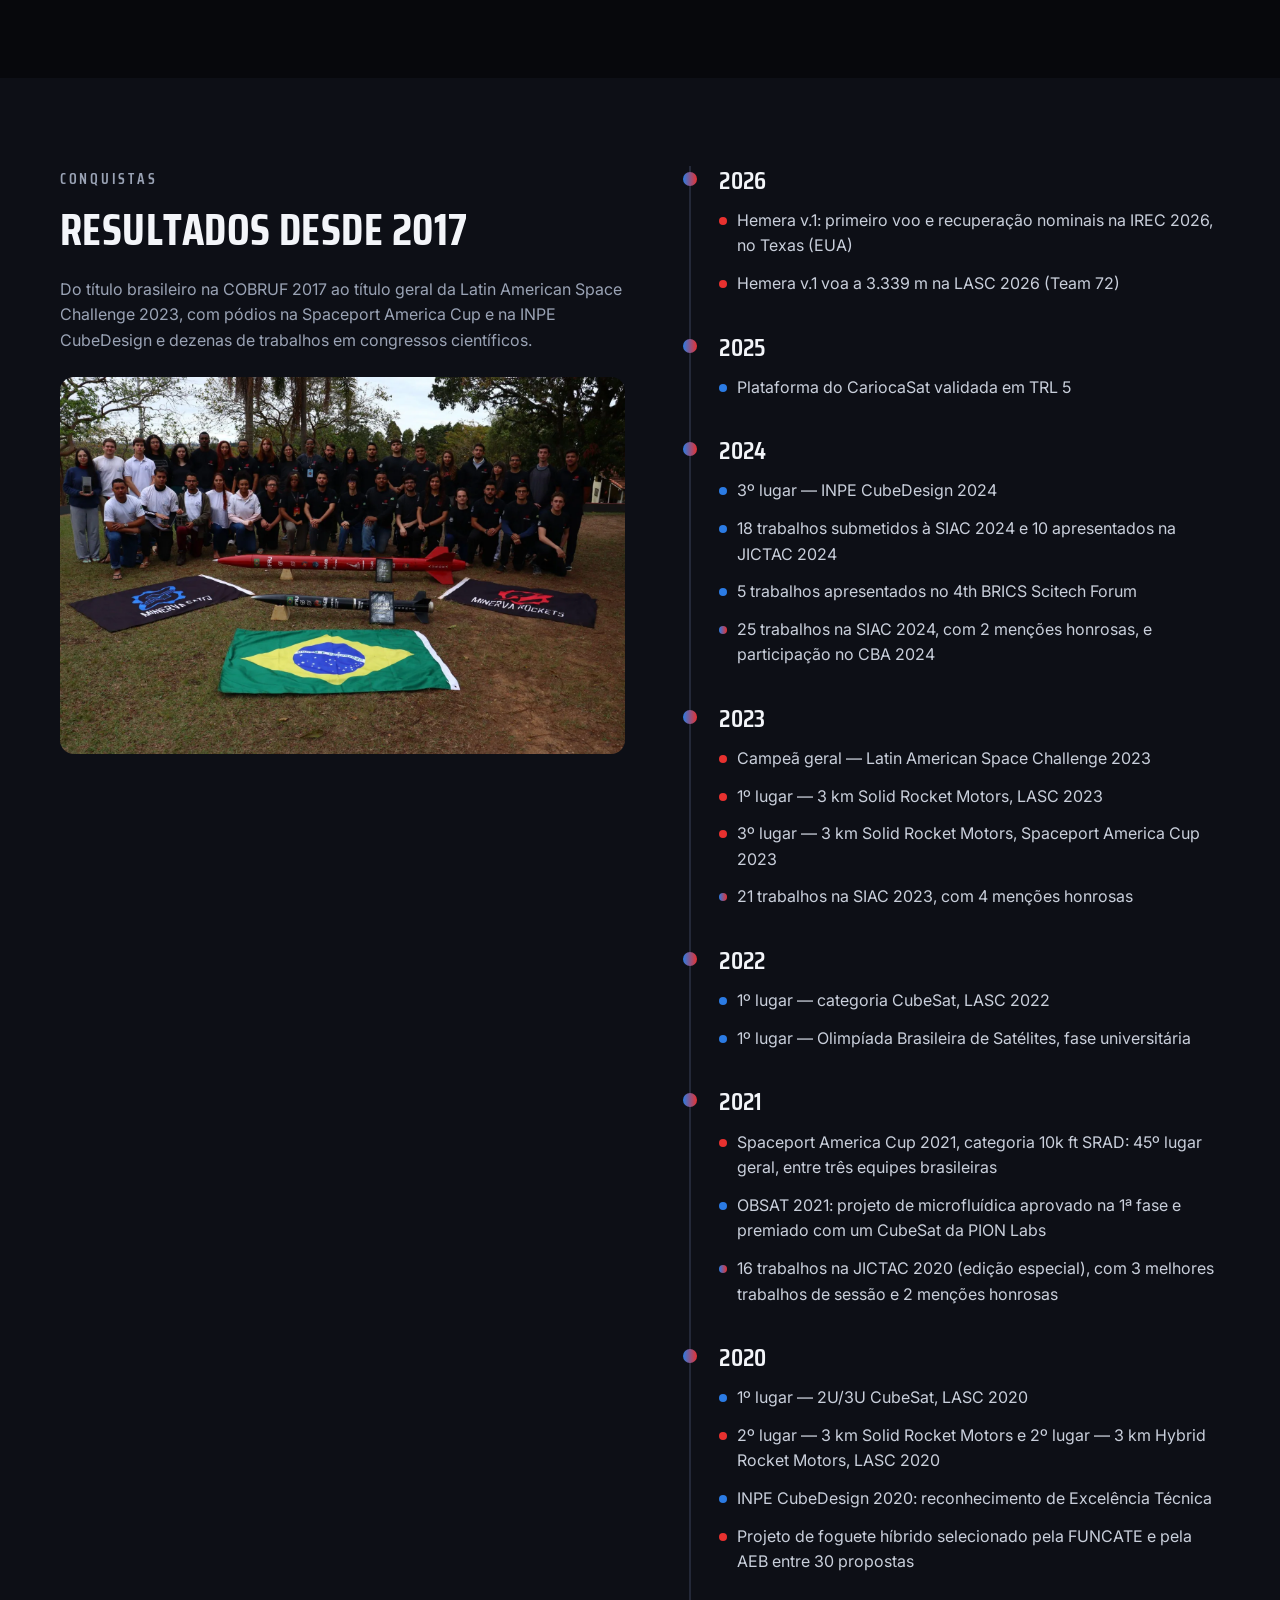
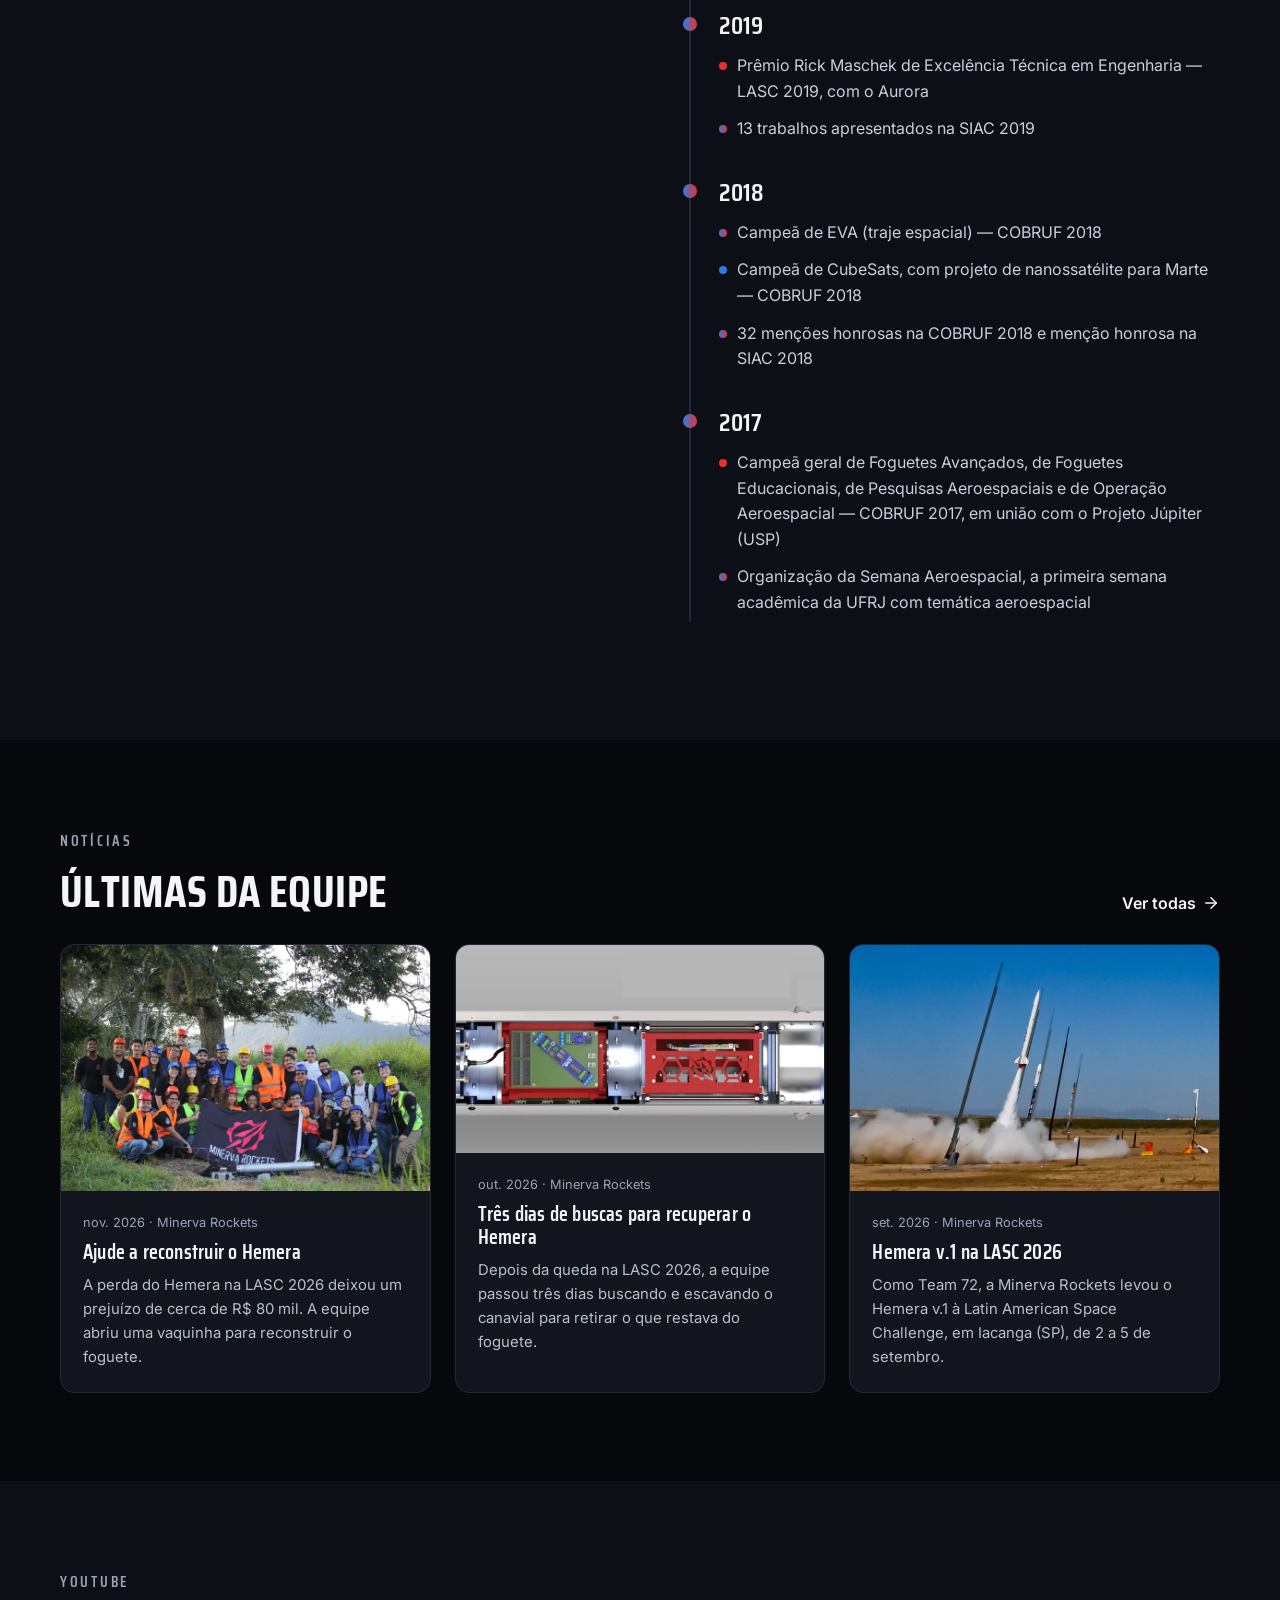
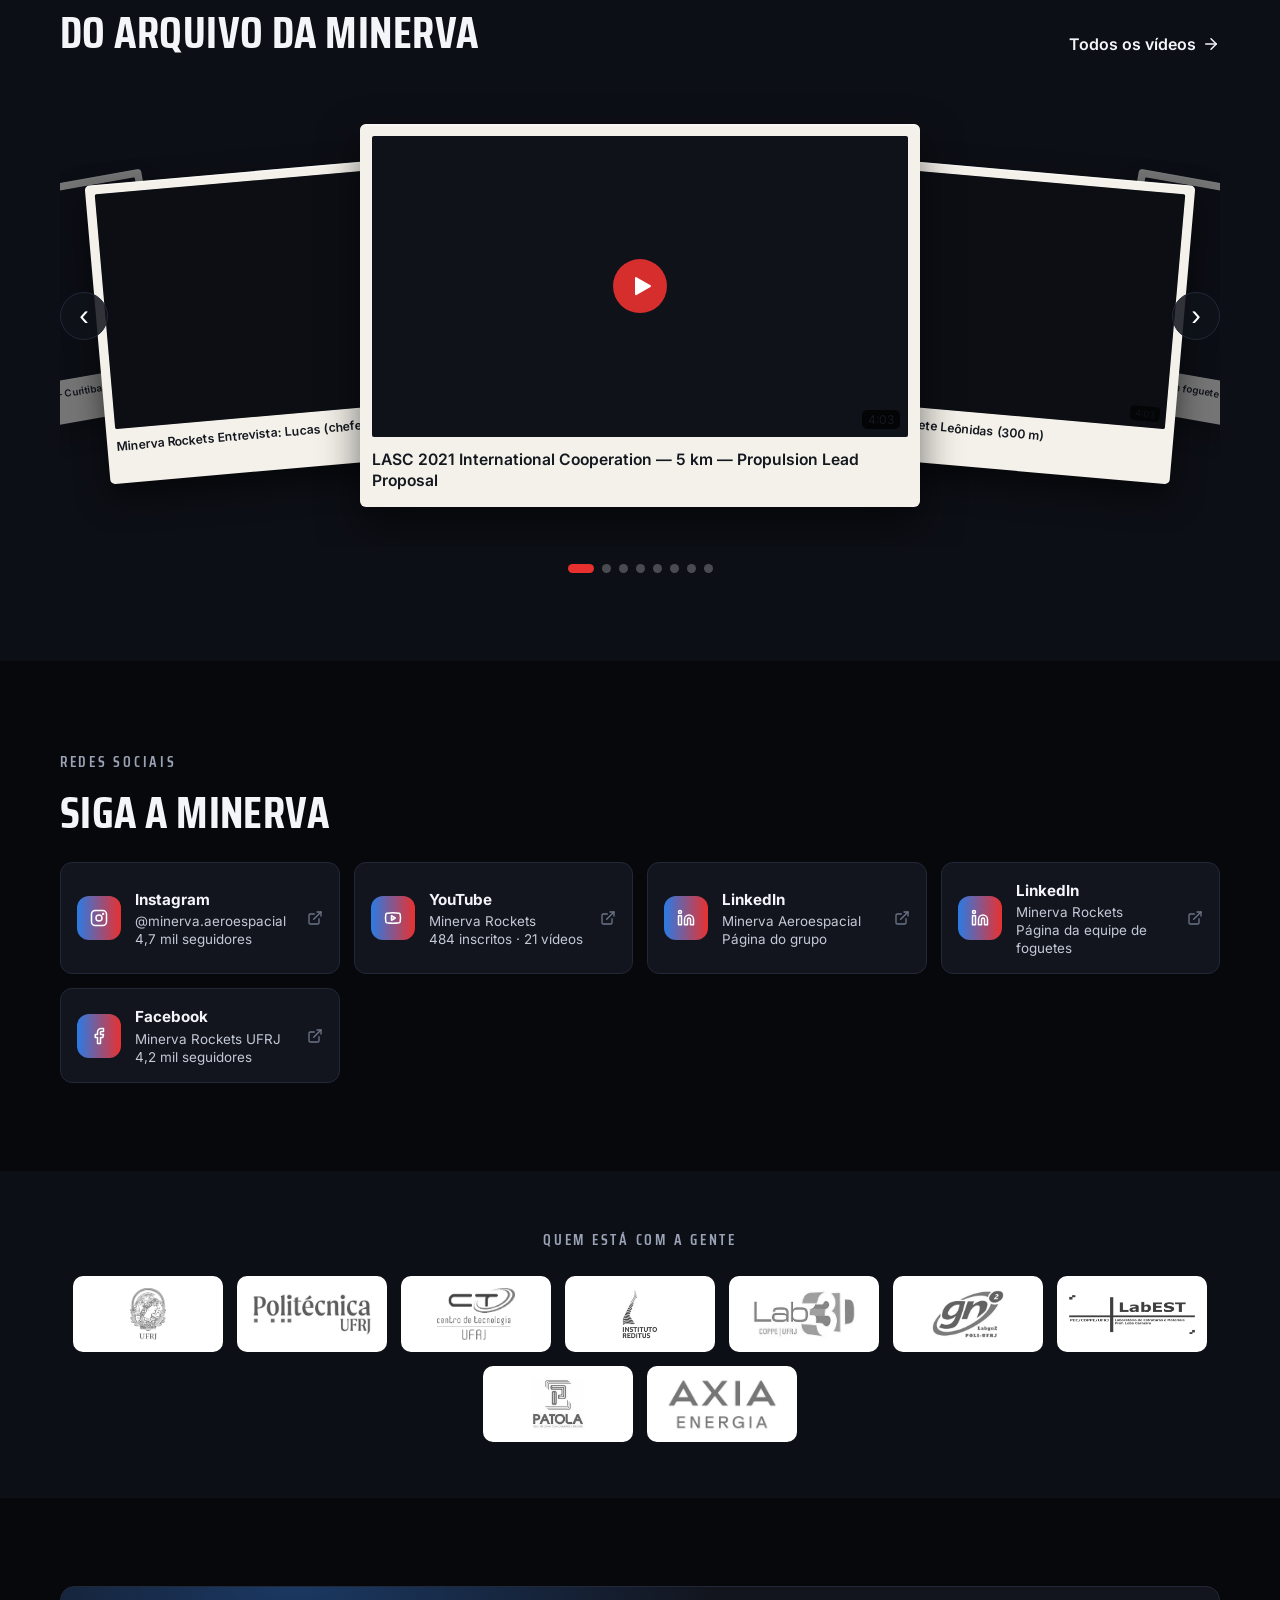
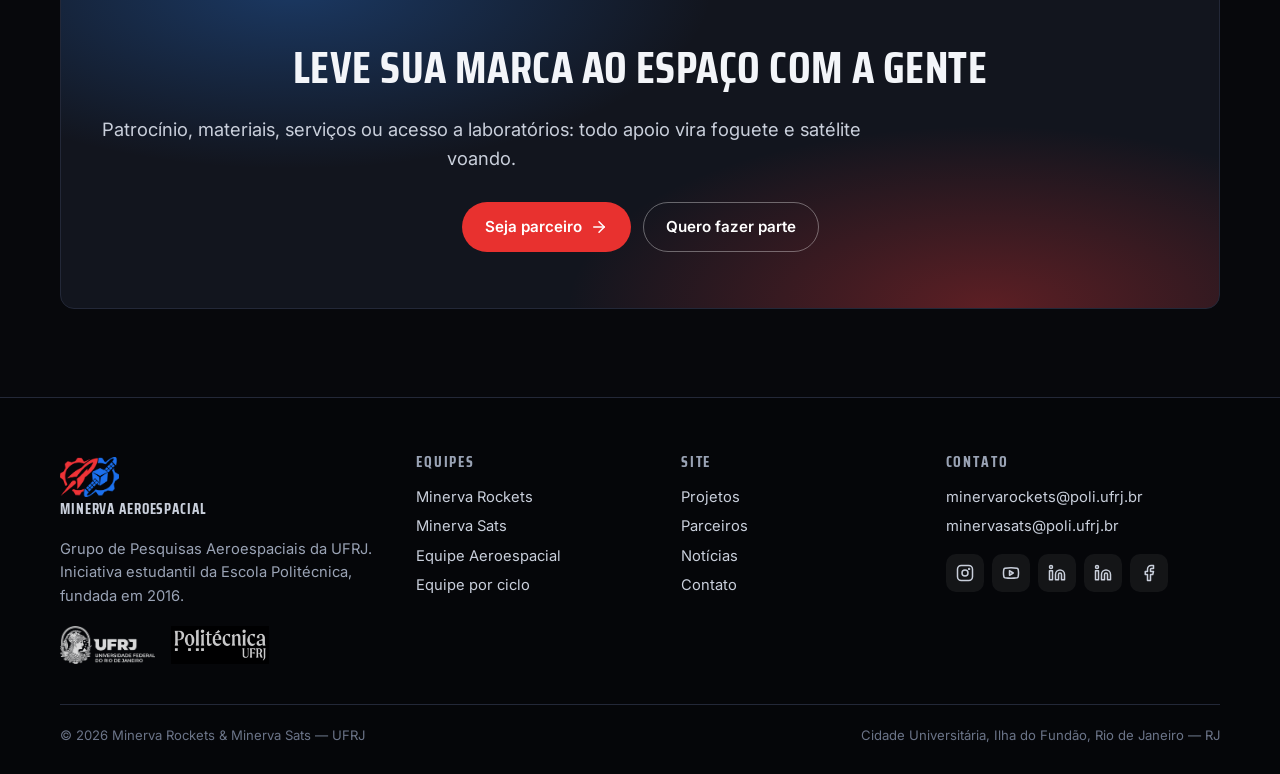
==== commit a45c0e06: "Add files via upload" ====
--- a/docs/index.html
+++ b/docs/index.html
@@ -13,7 +13,7 @@
 <link rel="preconnect" href="https://fonts.googleapis.com">
 <link rel="preconnect" href="https://fonts.gstatic.com" crossorigin>
 <link href="https://fonts.googleapis.com/css2?family=Inter:wght@400;500;600;700&family=Saira+Condensed:wght@500;600;700&display=swap" rel="stylesheet">
-<link rel="stylesheet" href="style.css?v=20261113c">
+<link rel="stylesheet" href="style.css?v=20261113d">
 </head>
 <body data-page="home">
 <header id="header"></header>
@@ -110,9 +110,14 @@
   <div class="container">
     <div style="display:flex;justify-content:space-between;align-items:end;gap:20px;flex-wrap:wrap;margin-bottom:28px">
       <div><span class="eyebrow">YouTube</span><h2 style="margin:0">Do arquivo da Minerva</h2></div>
-      <a class="go" href="noticias.html#videos">Todos os vídeos <svg class="svg" viewBox="0 0 24 24" aria-hidden="true"><path d="M5 12h14"/><path d="M12 5l7 7-7 7"/></svg></a>
+      <a class="go" href="noticias.html#videos-sec">Todos os vídeos <svg class="svg" viewBox="0 0 24 24" aria-hidden="true"><path d="M5 12h14"/><path d="M12 5l7 7-7 7"/></svg></a>
     </div>
-    <div class="videos" id="videos"></div>
+    <div class="reel-wrap">
+      <button type="button" class="reel-arrow l" data-reel="-1" aria-label="Vídeo anterior">&#8249;</button>
+      <div class="reel" id="reel" aria-roledescription="carrossel"></div>
+      <button type="button" class="reel-arrow r" data-reel="1" aria-label="Próximo vídeo">&#8250;</button>
+    </div>
+    <div class="reel-dots"></div>
   </div>
 </section>
 
@@ -140,7 +145,7 @@
 
 </main>
 <footer id="footer"></footer>
-<script src="dados.js?v=20261113c"></script>
-<script src="app.js?v=20261113c"></script>
+<script src="dados.js?v=20261113d"></script>
+<script src="app.js?v=20261113d"></script>
 </body>
 </html>
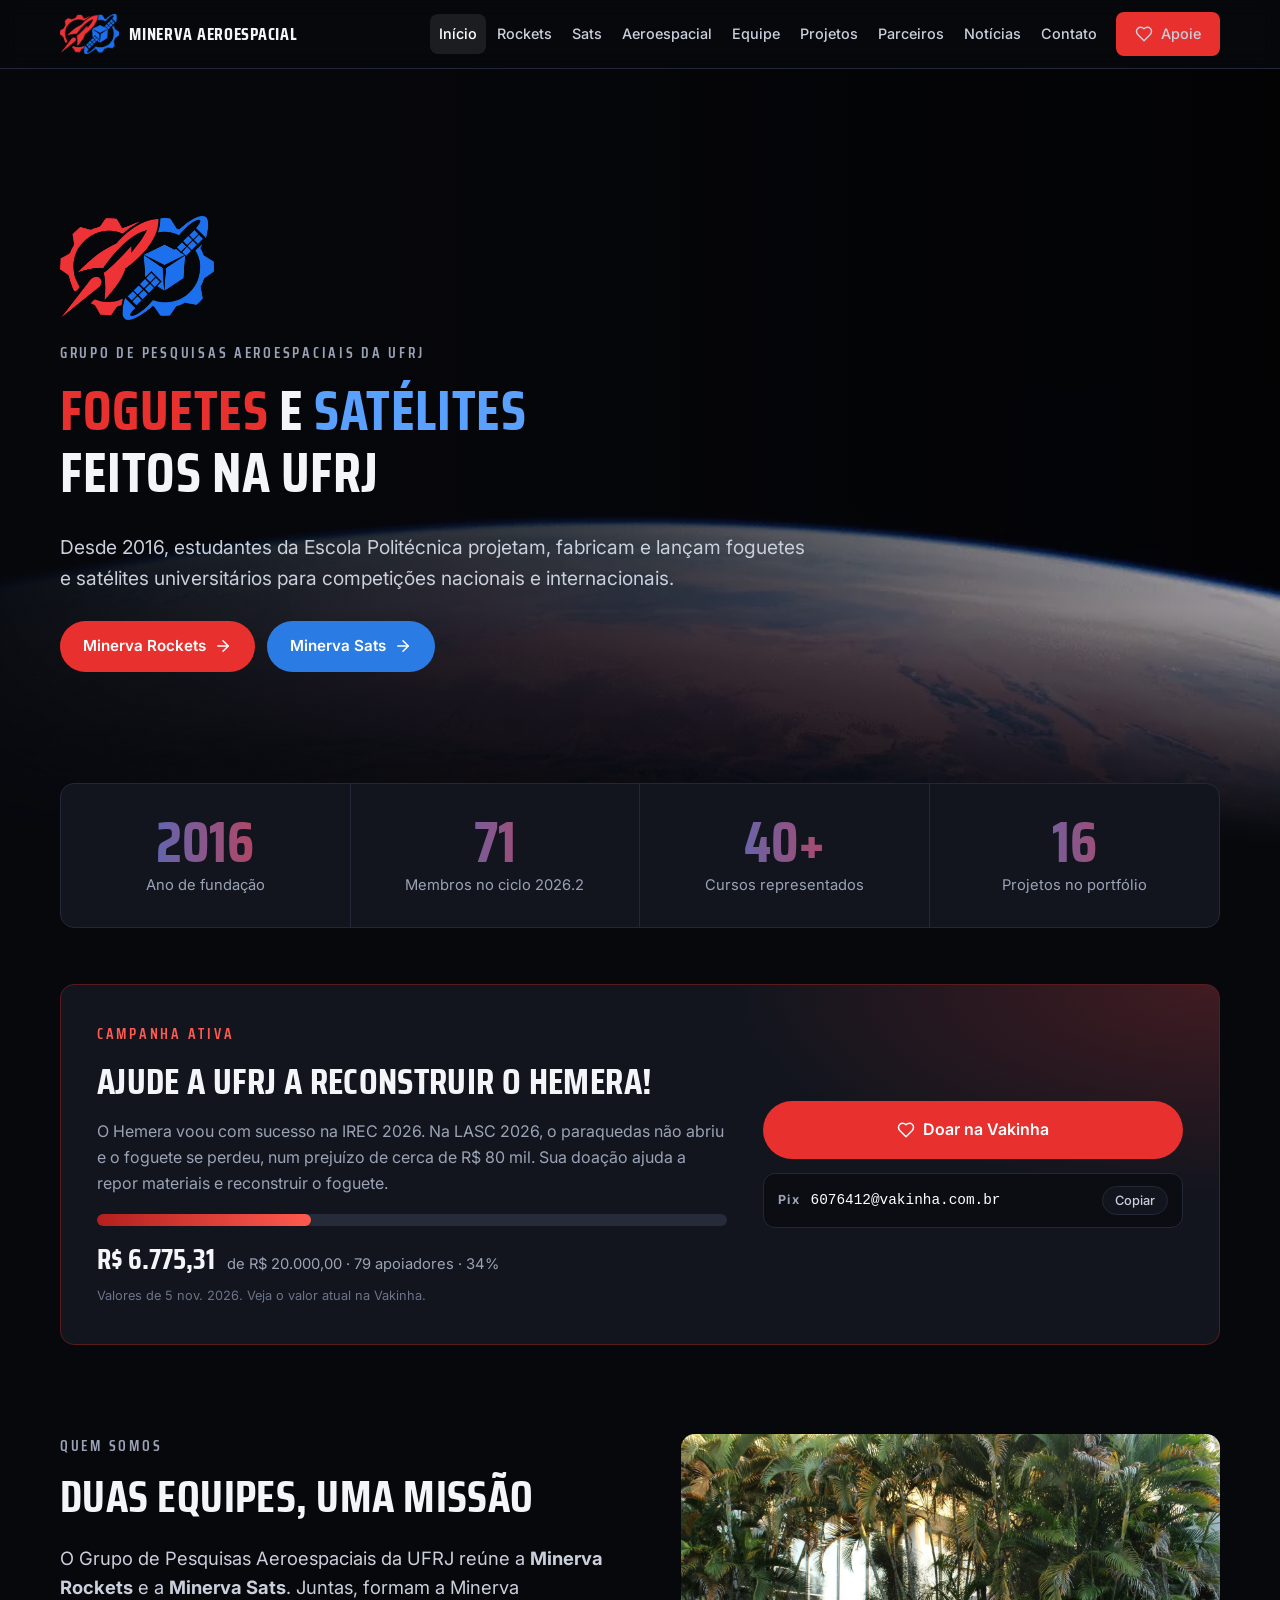
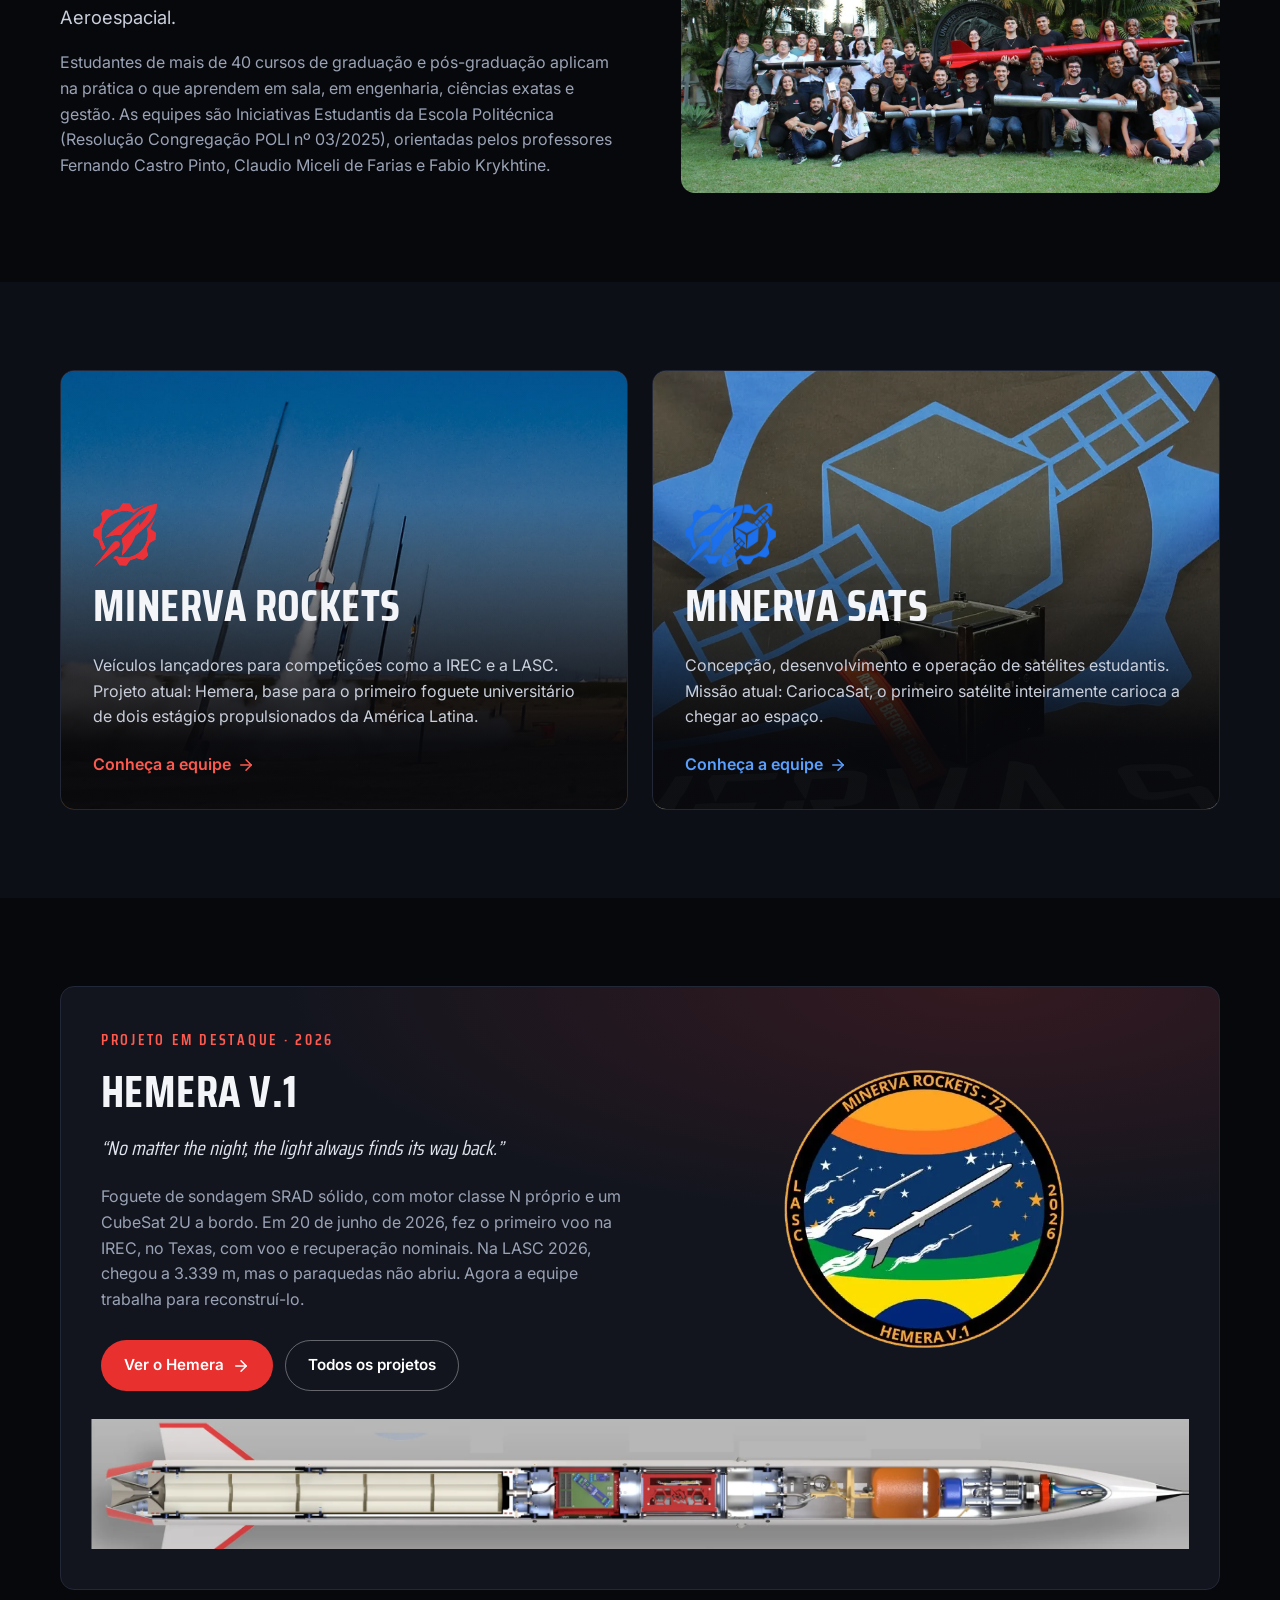
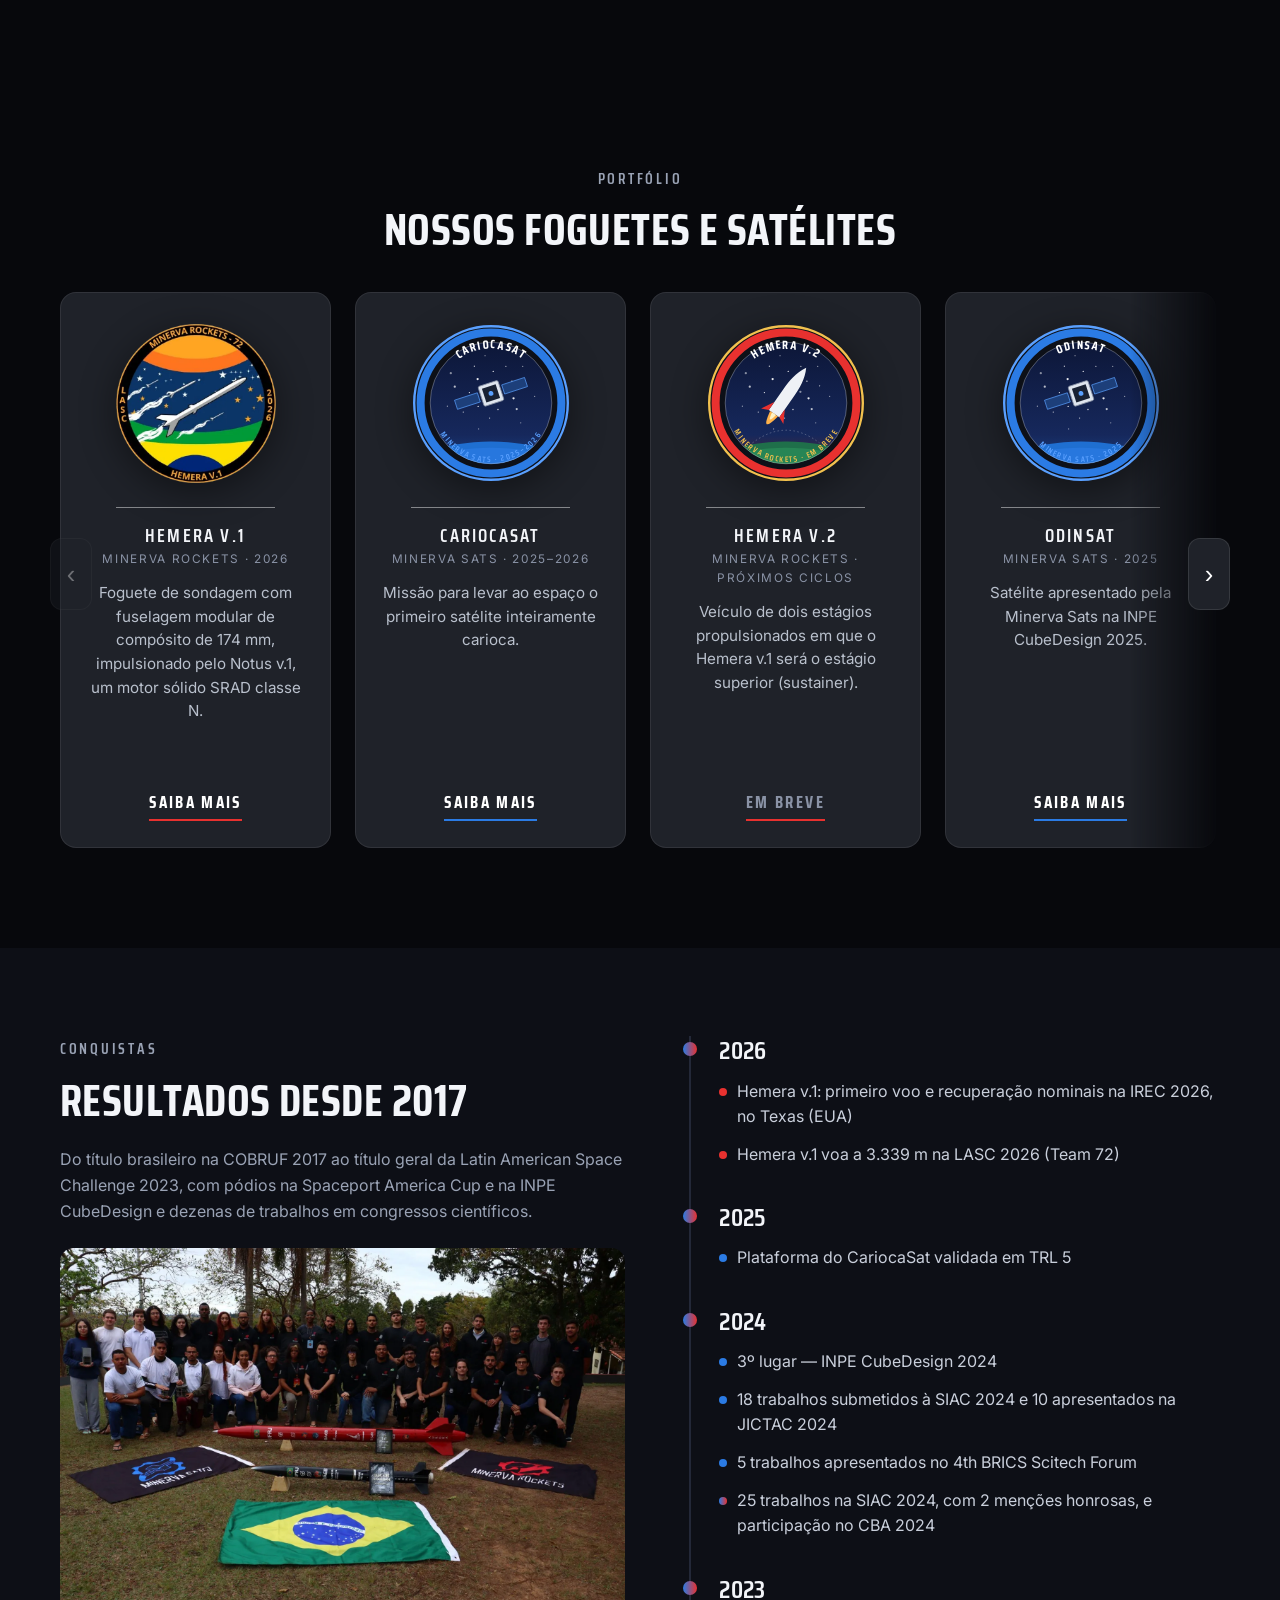
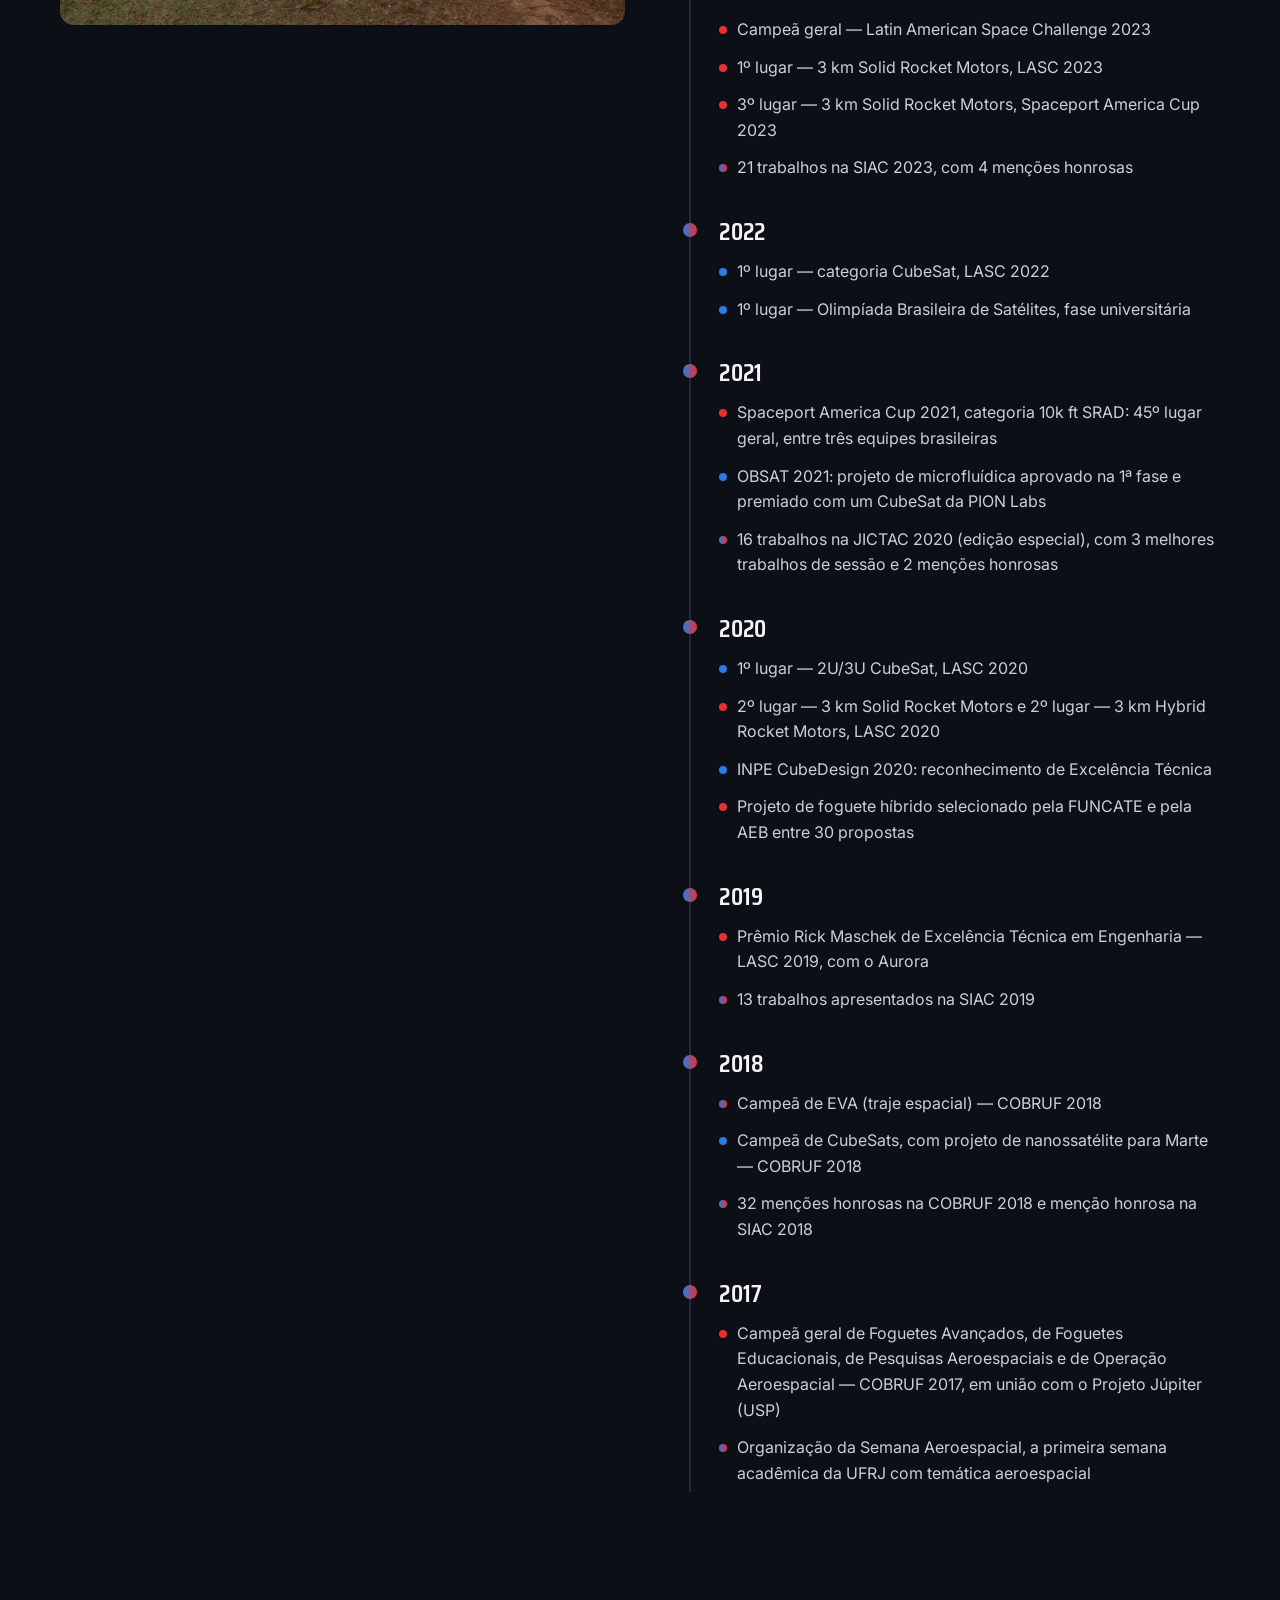
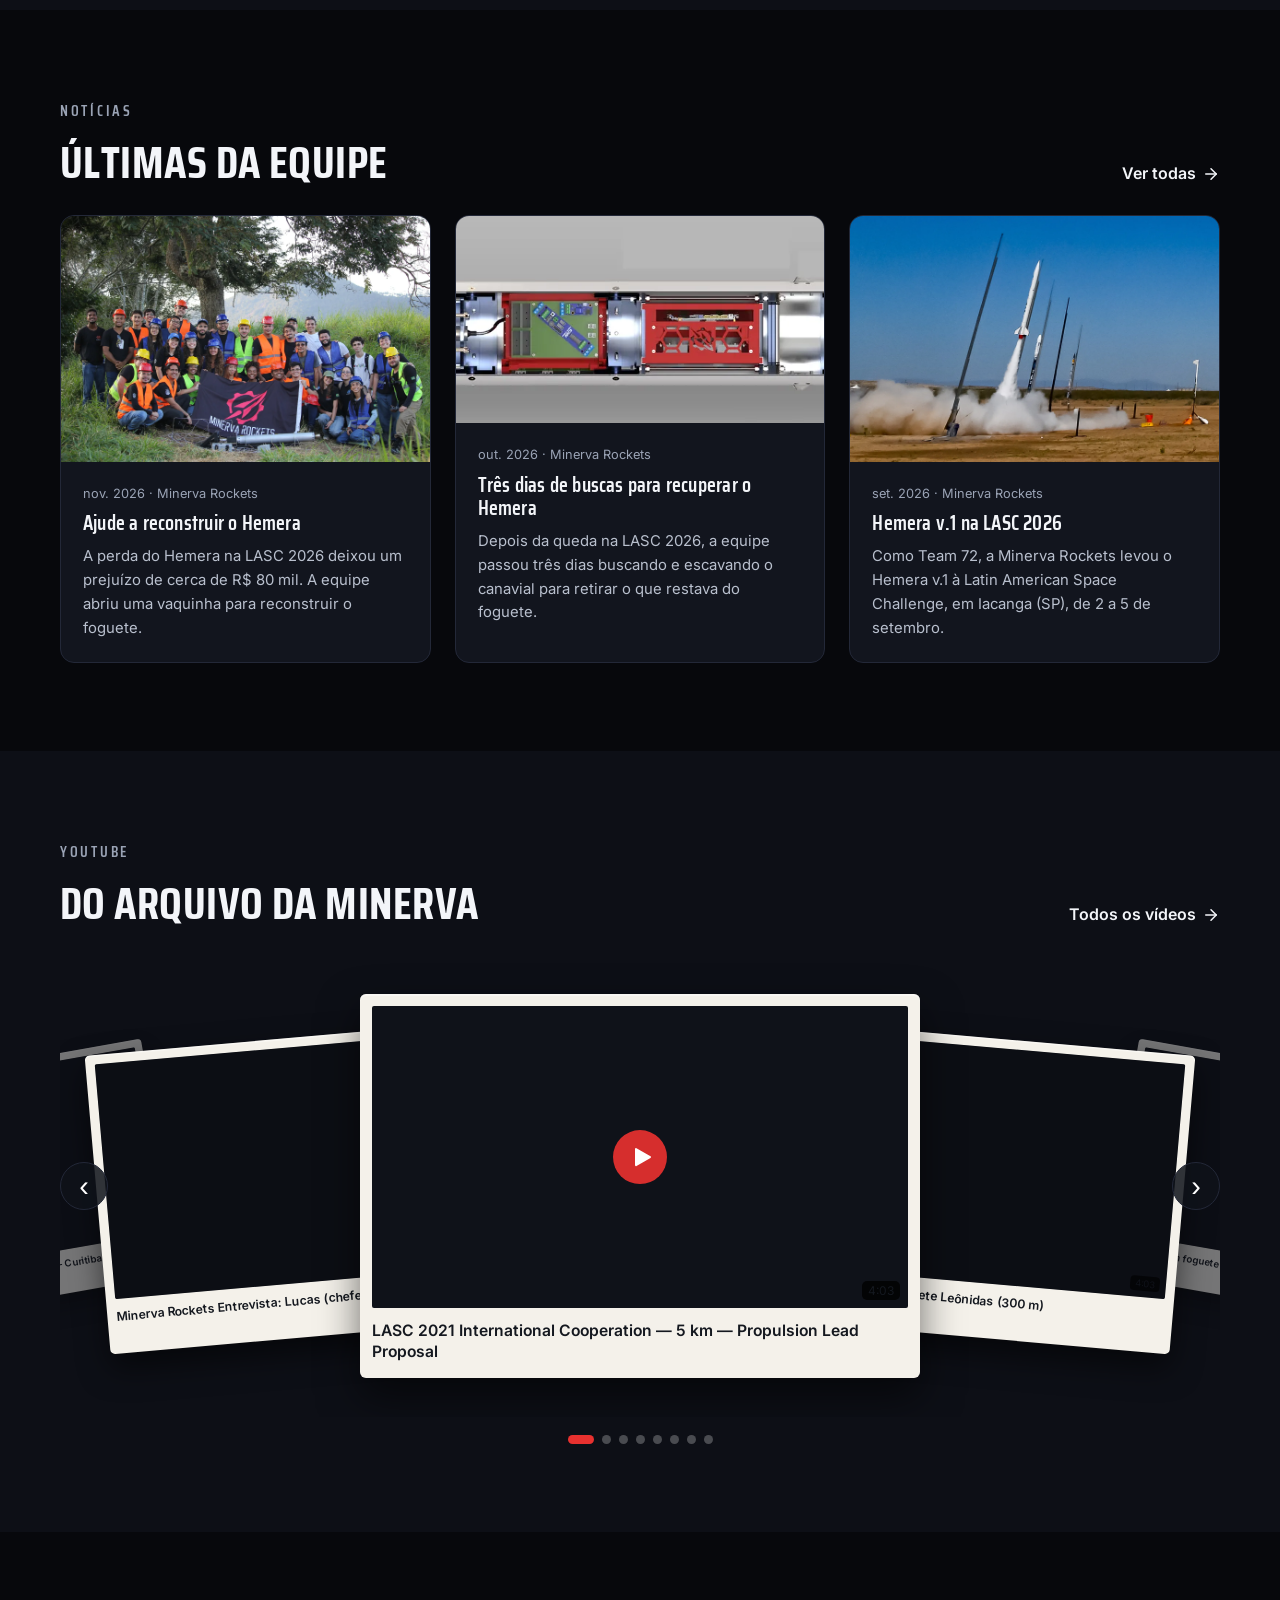
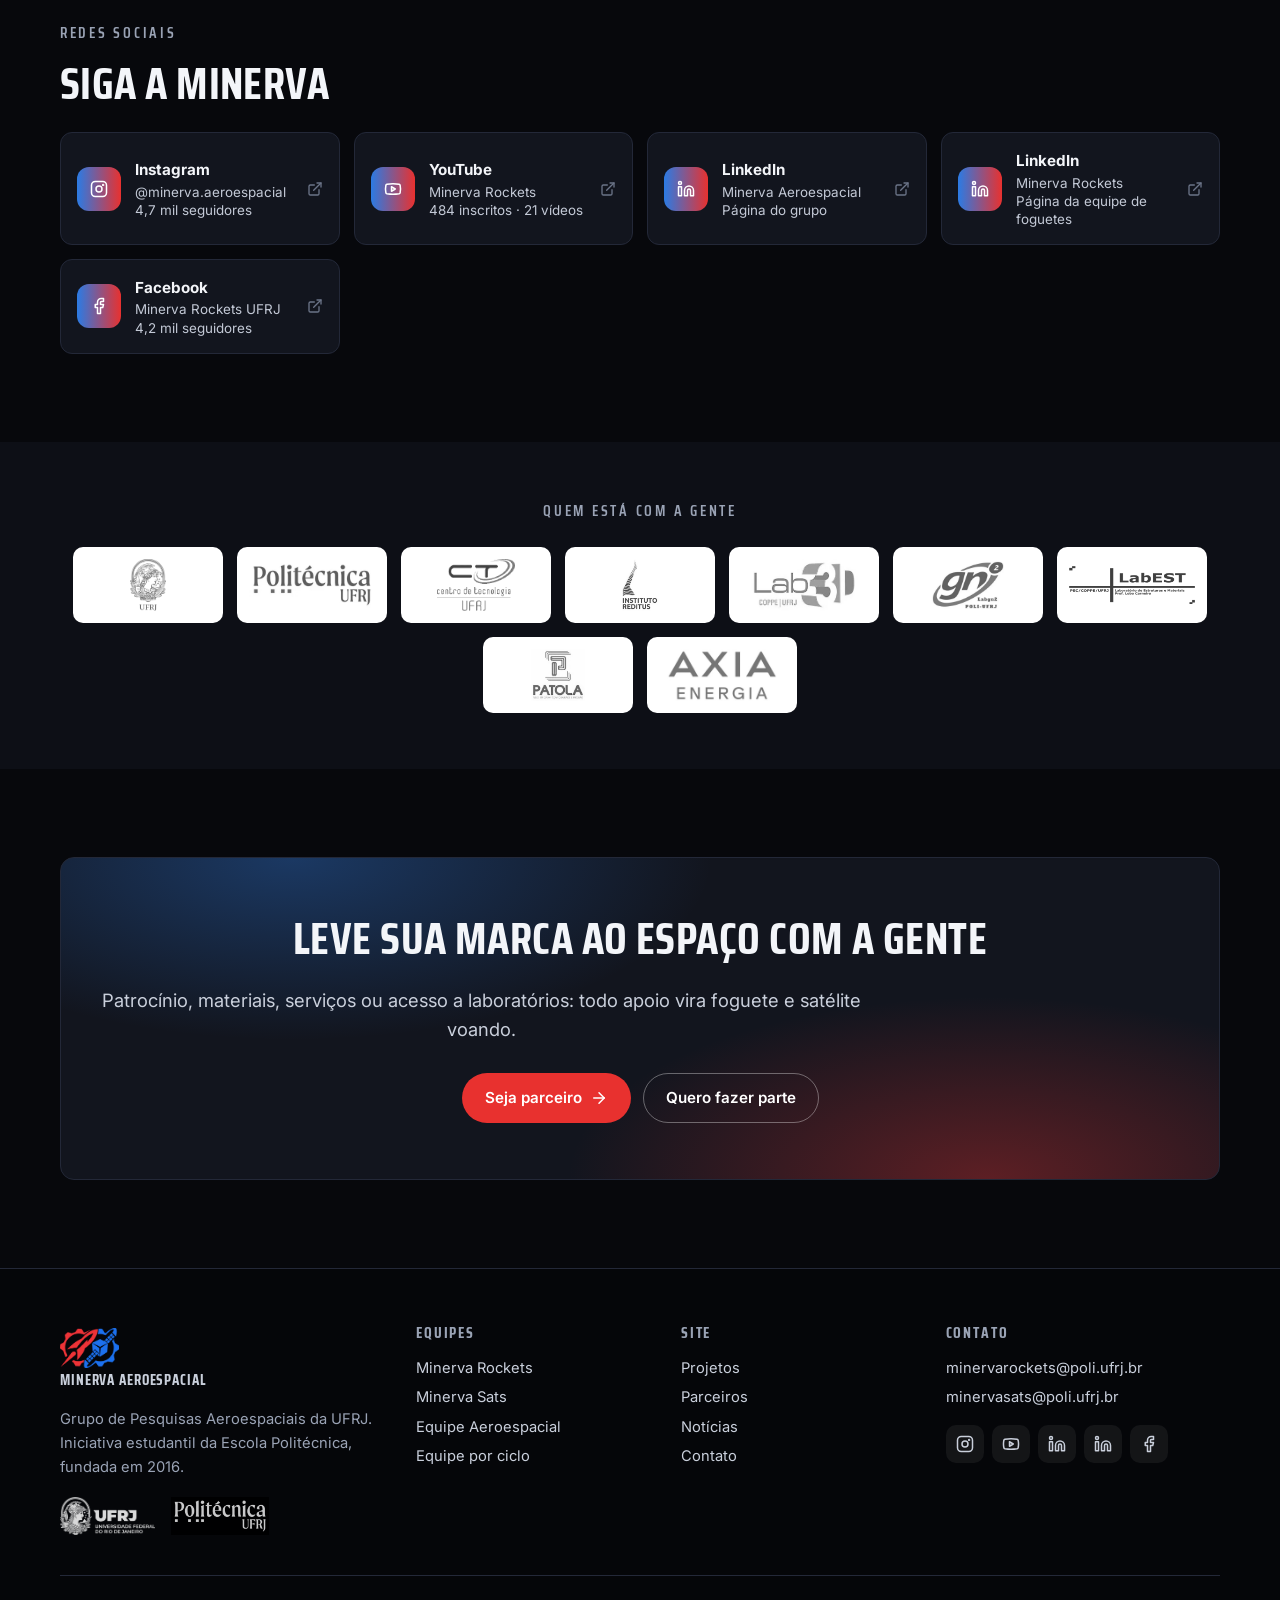
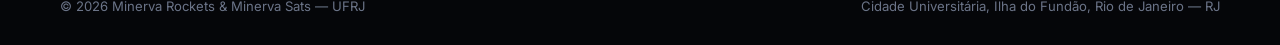
==== commit 34c2d3ea: "Add files via upload" ====
--- a/docs/index.html
+++ b/docs/index.html
@@ -13,14 +13,14 @@
 <link rel="preconnect" href="https://fonts.googleapis.com">
 <link rel="preconnect" href="https://fonts.gstatic.com" crossorigin>
 <link href="https://fonts.googleapis.com/css2?family=Inter:wght@400;500;600;700&family=Saira+Condensed:wght@500;600;700&display=swap" rel="stylesheet">
-<link rel="stylesheet" href="style.css?v=20261113d">
+<link rel="stylesheet" href="style.css?v=20261114b">
 </head>
 <body data-page="home">
 <header id="header"></header>
 <main>
 
 <section class="hero">
-  <div class="bg" style="background-image:url('img/fotos/terra.webp')"></div>
+  <div class="bg planeta" style="background-image:url('img/fotos/terra.webp')"></div>
   <div class="container">
     <img class="hero-logo" src="img/logos/minerva-aeroespacial.webp" alt="Minerva Aeroespacial" width="160" height="110">
     <span class="eyebrow">Grupo de Pesquisas Aeroespaciais da UFRJ</span>
@@ -80,6 +80,17 @@
         <img src="img/hemera/patch-hemera-v1.webp" alt="Patch da missão Hemera v.1 na LASC 2026" style="max-width:280px;margin:0 auto" loading="lazy">
       </div>
       <div class="cutaway"><img src="img/hemera/hemera-cutaway.webp" alt="Vista em corte do Hemera v.1, do motor à coifa" loading="lazy"></div>
+    </div>
+  </div>
+</section>
+
+<section class="sec pcar-sec">
+  <div class="container">
+    <div class="center reveal" style="margin-bottom:34px"><span class="eyebrow">Portfólio</span><h2>Nossos foguetes e satélites</h2></div>
+    <div class="pcar">
+      <button type="button" class="pcar-arrow l" data-pcar="-1" aria-label="Projetos anteriores">&#8249;</button>
+      <div class="pcar-track" id="pcar" aria-label="Projetos da Minerva"></div>
+      <button type="button" class="pcar-arrow r" data-pcar="1" aria-label="Próximos projetos">&#8250;</button>
     </div>
   </div>
 </section>
@@ -145,7 +156,7 @@
 
 </main>
 <footer id="footer"></footer>
-<script src="dados.js?v=20261113d"></script>
-<script src="app.js?v=20261113d"></script>
+<script src="dados.js?v=20261114b"></script>
+<script src="app.js?v=20261114b"></script>
 </body>
 </html>
--- a/docs/style.css
+++ b/docs/style.css
@@ -539,3 +539,32 @@
 .reel-dots button{width:9px;height:9px;border-radius:50%;border:0;padding:0;background:rgba(255,255,255,.25);cursor:pointer;transition:width .3s,background .3s}
 .reel-dots button.on{width:26px;border-radius:5px;background:var(--red)}
 @media (max-width:600px){.snap{width:78vw}.reel-arrow{display:none}.snap-cap{font-size:.88rem}}
+
+/* planeta girando no topo da página inicial */
+.hero .bg.planeta{inset:-18% -15% -12% -15%;transform-origin:50% 425%;animation:planeta 90s ease-in-out infinite alternate;will-change:transform}
+@keyframes planeta{from{transform:rotate(-3deg)}to{transform:rotate(3deg)}}
+@media (prefers-reduced-motion:reduce){.hero .bg.planeta{animation:none}}
+/* carrossel de projetos com patches de missão */
+.pcar{position:relative}
+.pcar-track{display:grid;grid-auto-flow:column;grid-auto-columns:calc((100% - 72px)/4);gap:24px;overflow-x:auto;scroll-snap-type:x mandatory;scroll-behavior:smooth;padding:4px 2px 12px;scrollbar-width:none;
+  -webkit-mask-image:linear-gradient(90deg,#000 0,#000 calc(100% - 90px),transparent);mask-image:linear-gradient(90deg,#000 0,#000 calc(100% - 90px),transparent)}
+.pcar-track::-webkit-scrollbar{display:none}
+.pcar-track.fim{-webkit-mask-image:none;mask-image:none}
+.pcard{scroll-snap-align:start;display:flex;flex-direction:column;align-items:center;text-align:center;background:#1f2229;border:1px solid rgba(255,255,255,.08);border-radius:16px;padding:30px 24px 26px;min-height:470px;transition:transform .3s,border-color .3s}
+.pcard:hover{transform:translateY(-4px);border-color:rgba(255,255,255,.2)}
+.pcard .patch{width:160px;height:160px;display:grid;place-items:center}
+.pcard .patch img,.pcard .patch svg{width:100%;height:100%;object-fit:contain;filter:drop-shadow(0 8px 18px rgba(0,0,0,.45))}
+.pcard hr{width:72%;border:0;border-top:1px solid rgba(255,255,255,.45);margin:24px 0 18px}
+.pcard h3{font-size:1.15rem;letter-spacing:.12em;margin:0 0 4px;text-transform:uppercase}
+.pcard .pc-meta{font-size:.74rem;letter-spacing:.14em;text-transform:uppercase;color:#8a93a6;margin-bottom:12px}
+.pcard p{color:#b9c0cc;font-size:.95rem;line-height:1.55;margin:0;flex:1}
+.pcard .pc-link{margin-top:22px;font-family:var(--f-head);font-weight:700;font-size:1.05rem;letter-spacing:.14em;text-transform:uppercase;color:#fff;padding-bottom:4px;border-bottom:2px solid var(--red)}
+.pcard.sats .pc-link{border-color:var(--blue)}
+.pcard .pc-link.breve{color:#8a93a6}
+.pcar-arrow{position:absolute;top:50%;transform:translateY(-50%);z-index:3;width:52px;height:92px;border-radius:12px;border:1px solid rgba(255,255,255,.1);background:#1f2229;color:#fff;font-size:1.6rem;cursor:pointer}
+.pcar-arrow:hover{background:#2a2e37}.pcar-arrow:disabled{opacity:.35;cursor:default}
+.pcar-arrow.l{left:-74px}.pcar-arrow.r{right:-74px}
+@media (max-width:1320px){.pcar-arrow.l{left:-10px}.pcar-arrow.r{right:-10px}.pcar-arrow{width:42px;height:72px}}
+@media (max-width:1100px){.pcar-track{grid-auto-columns:calc((100% - 48px)/3)}}
+@media (max-width:820px){.pcar-track{grid-auto-columns:calc((100% - 24px)/2)}}
+@media (max-width:560px){.pcar-track{grid-auto-columns:84%}.pcar-arrow{display:none}}
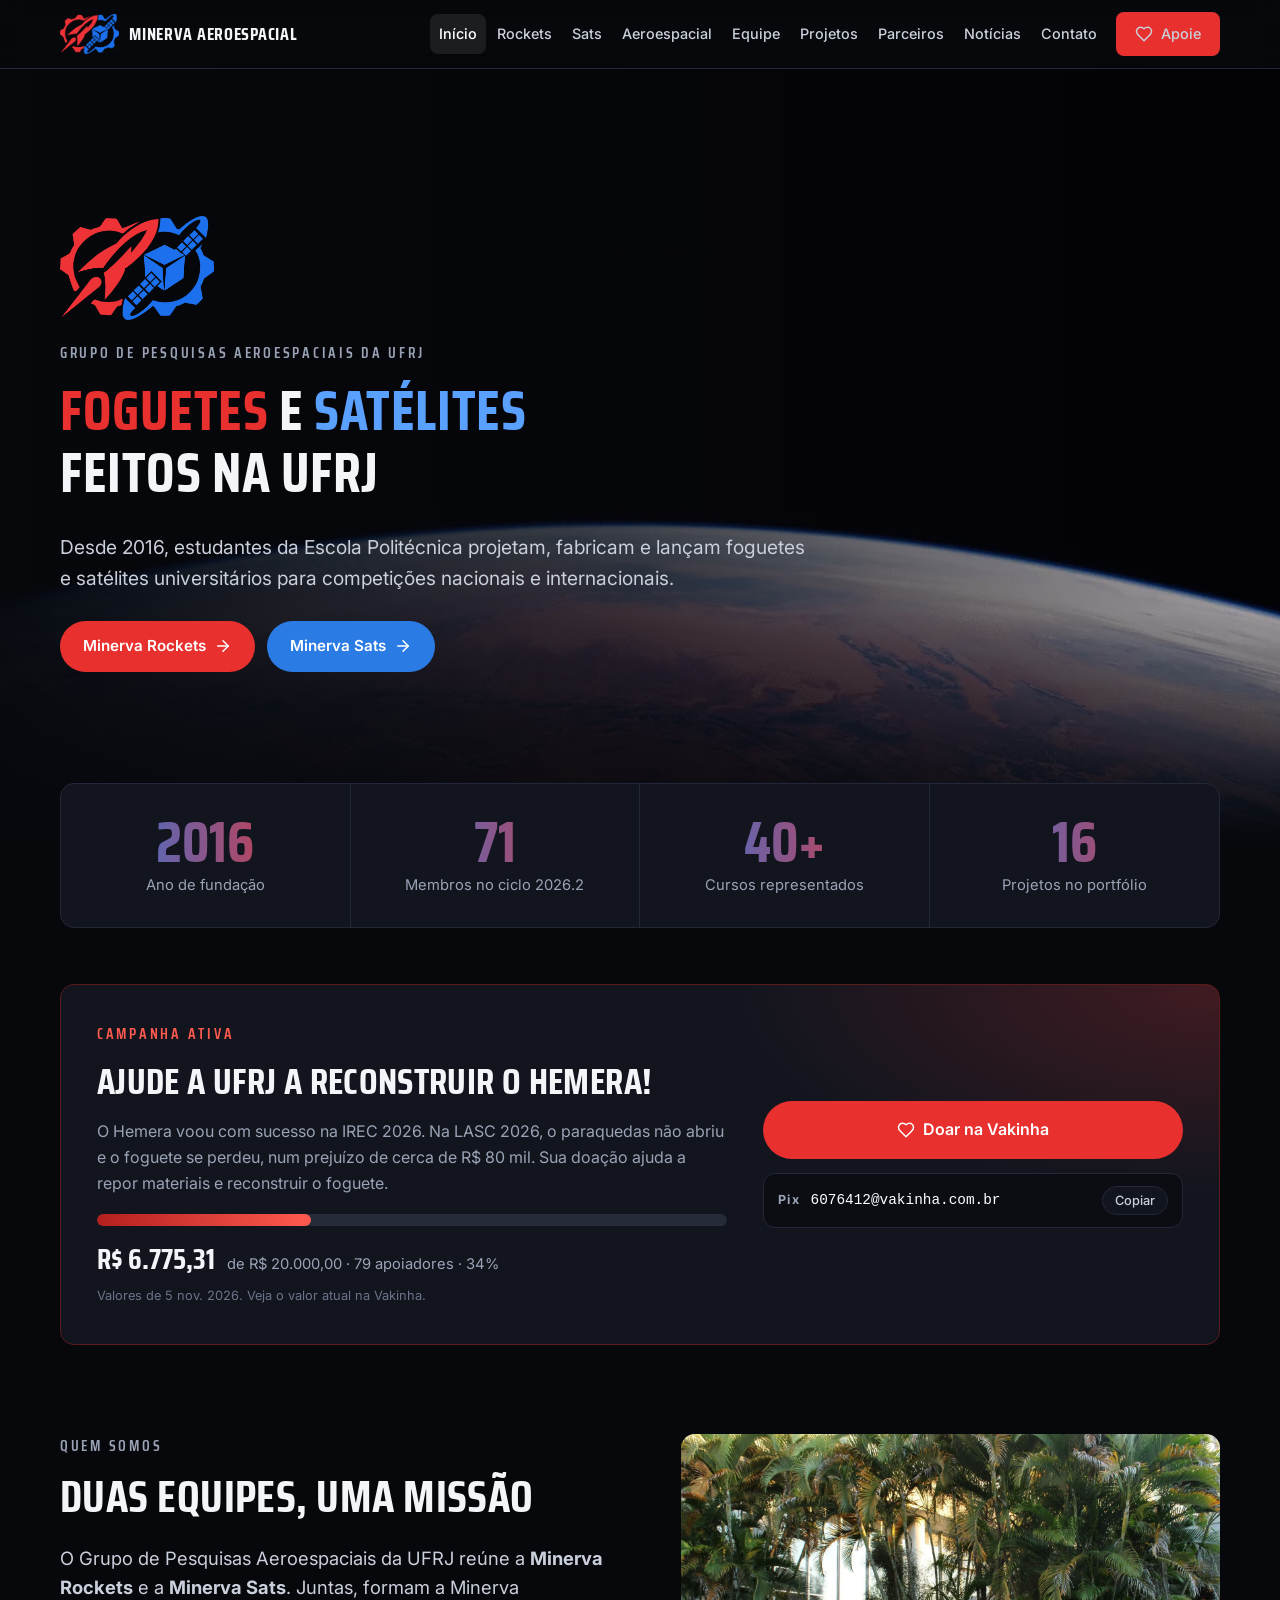
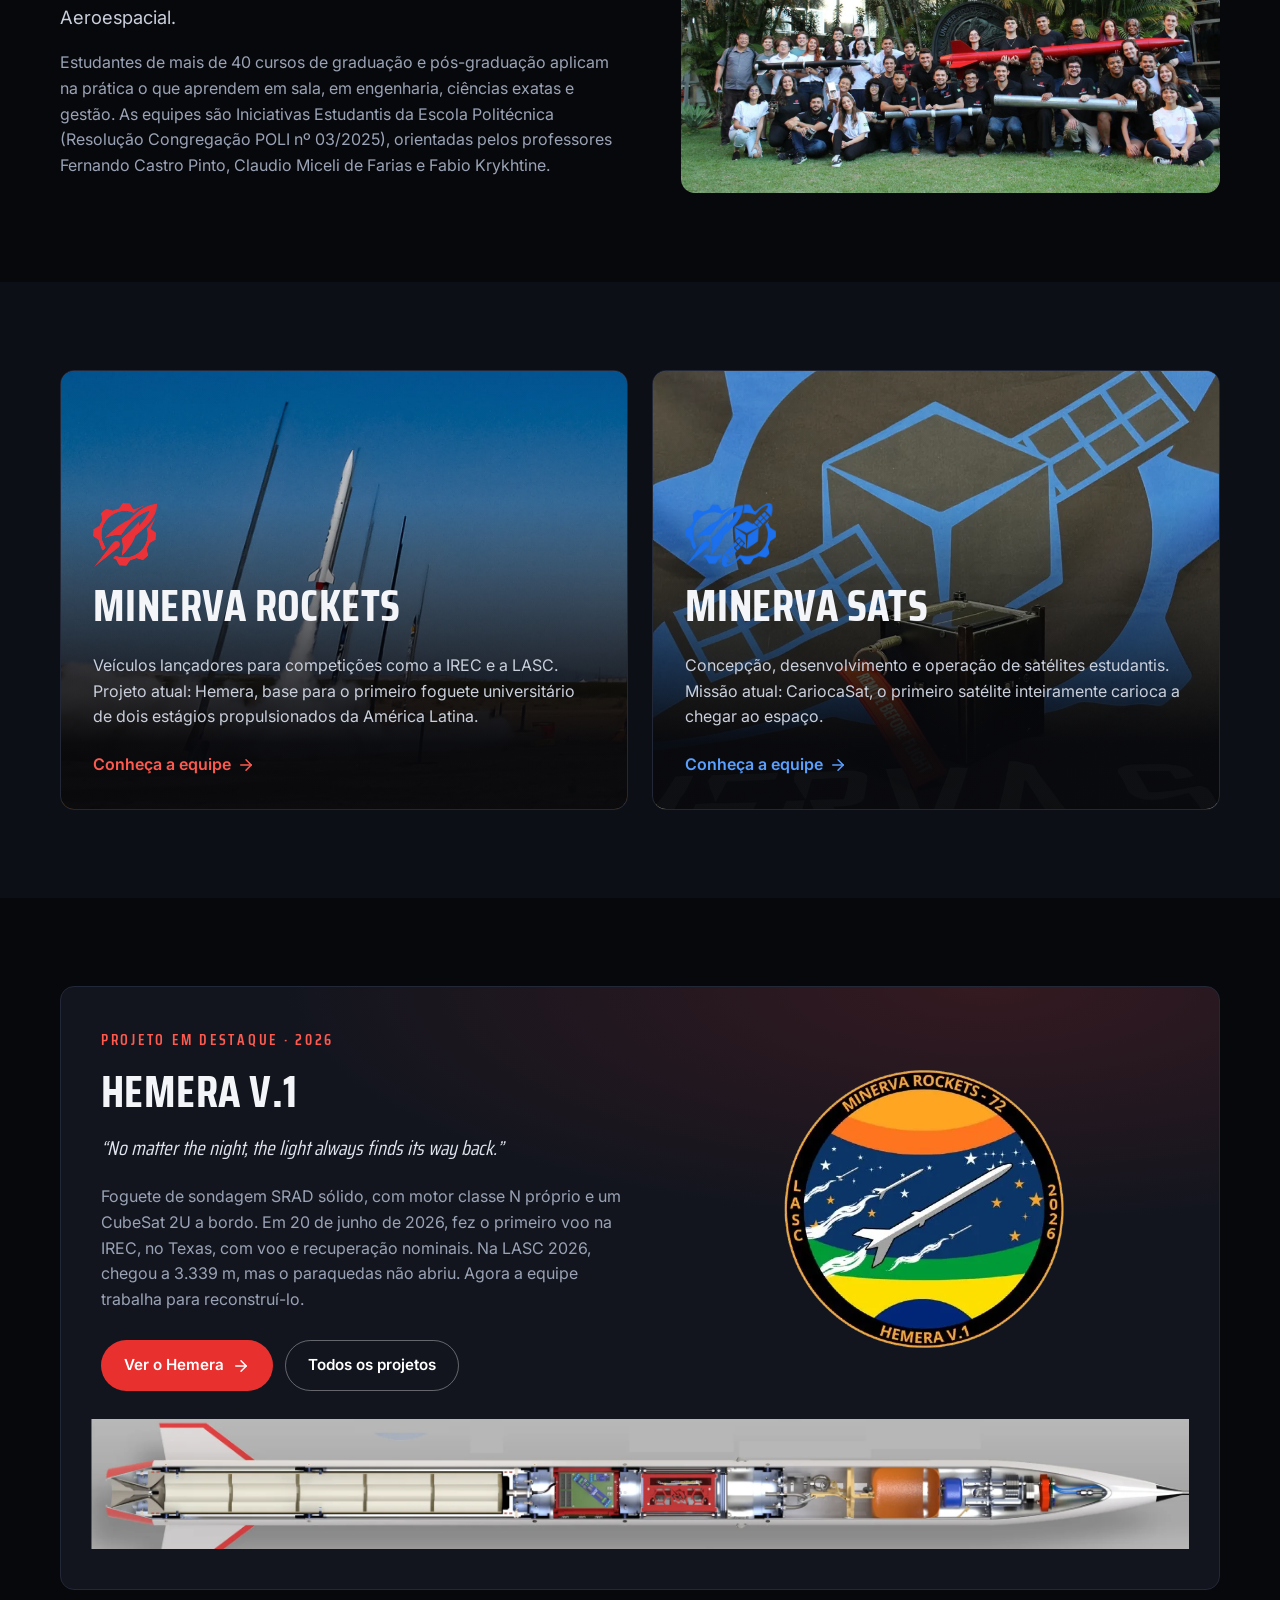
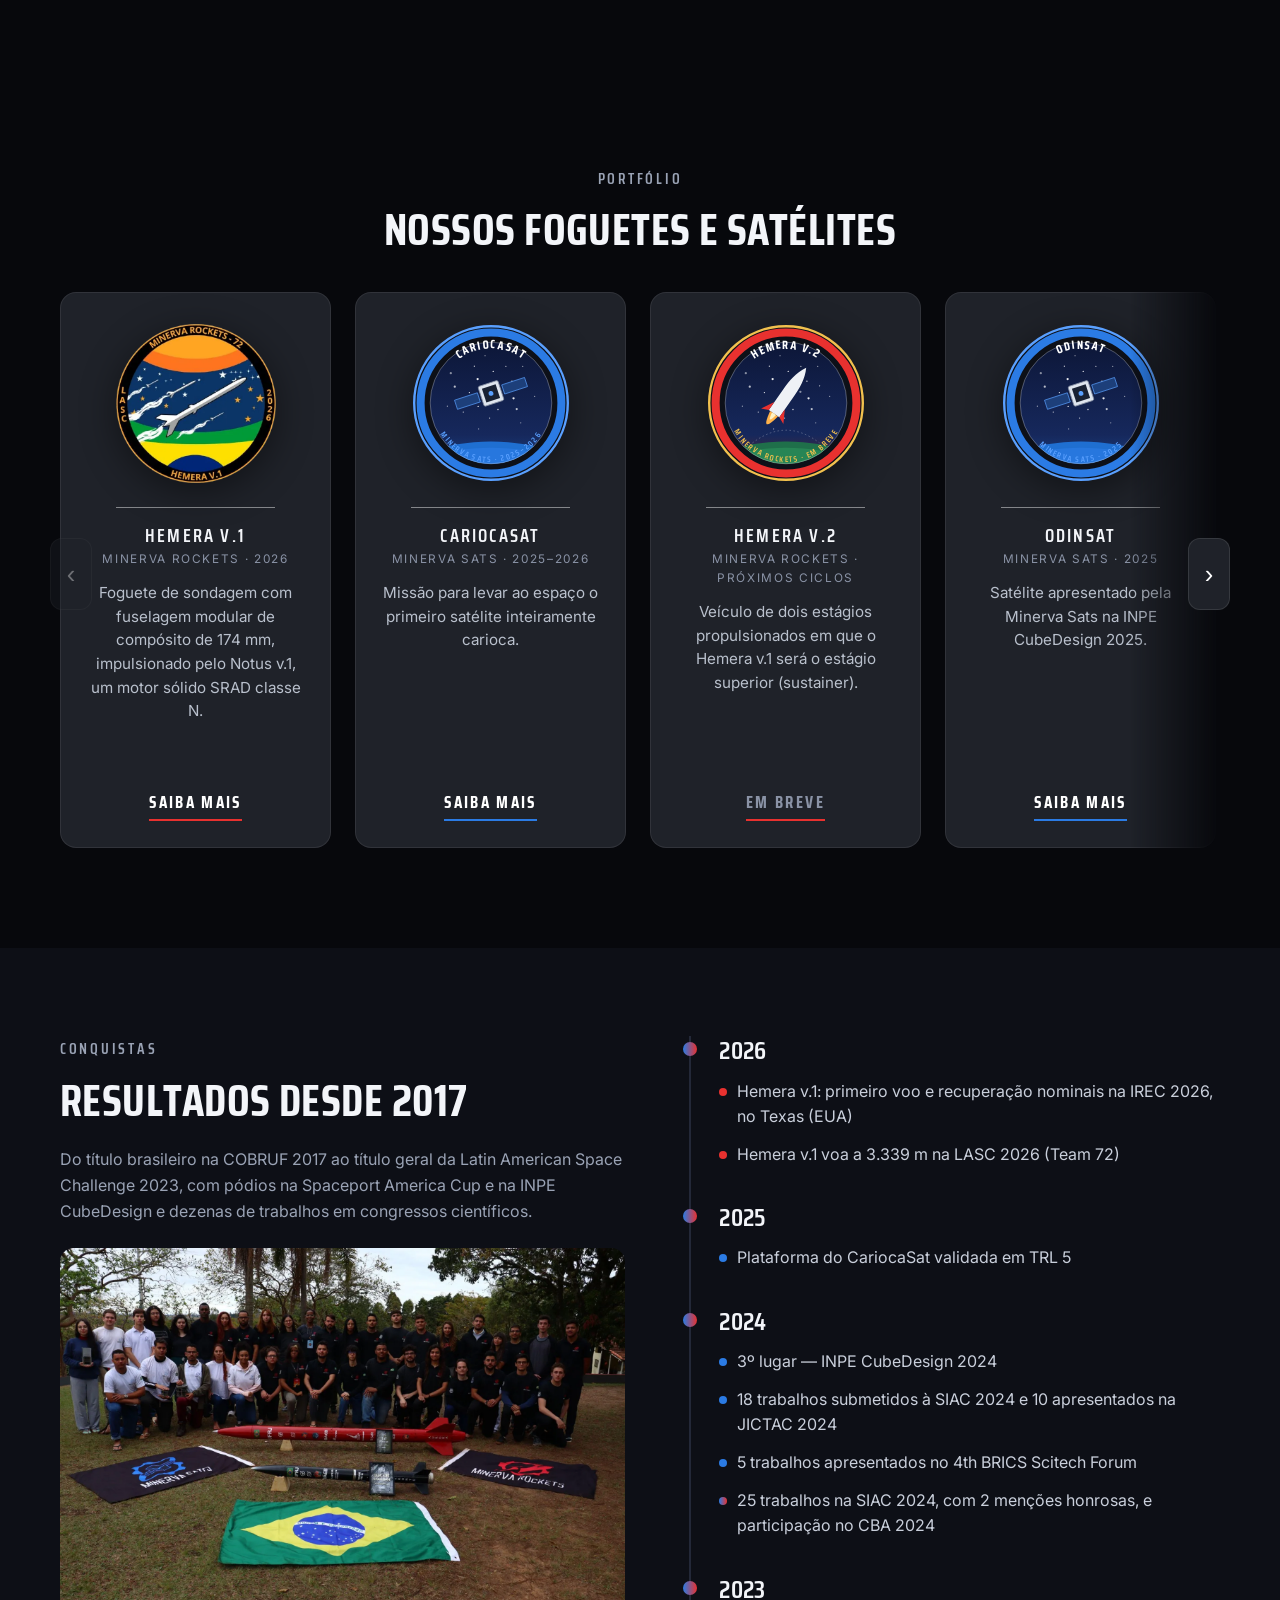
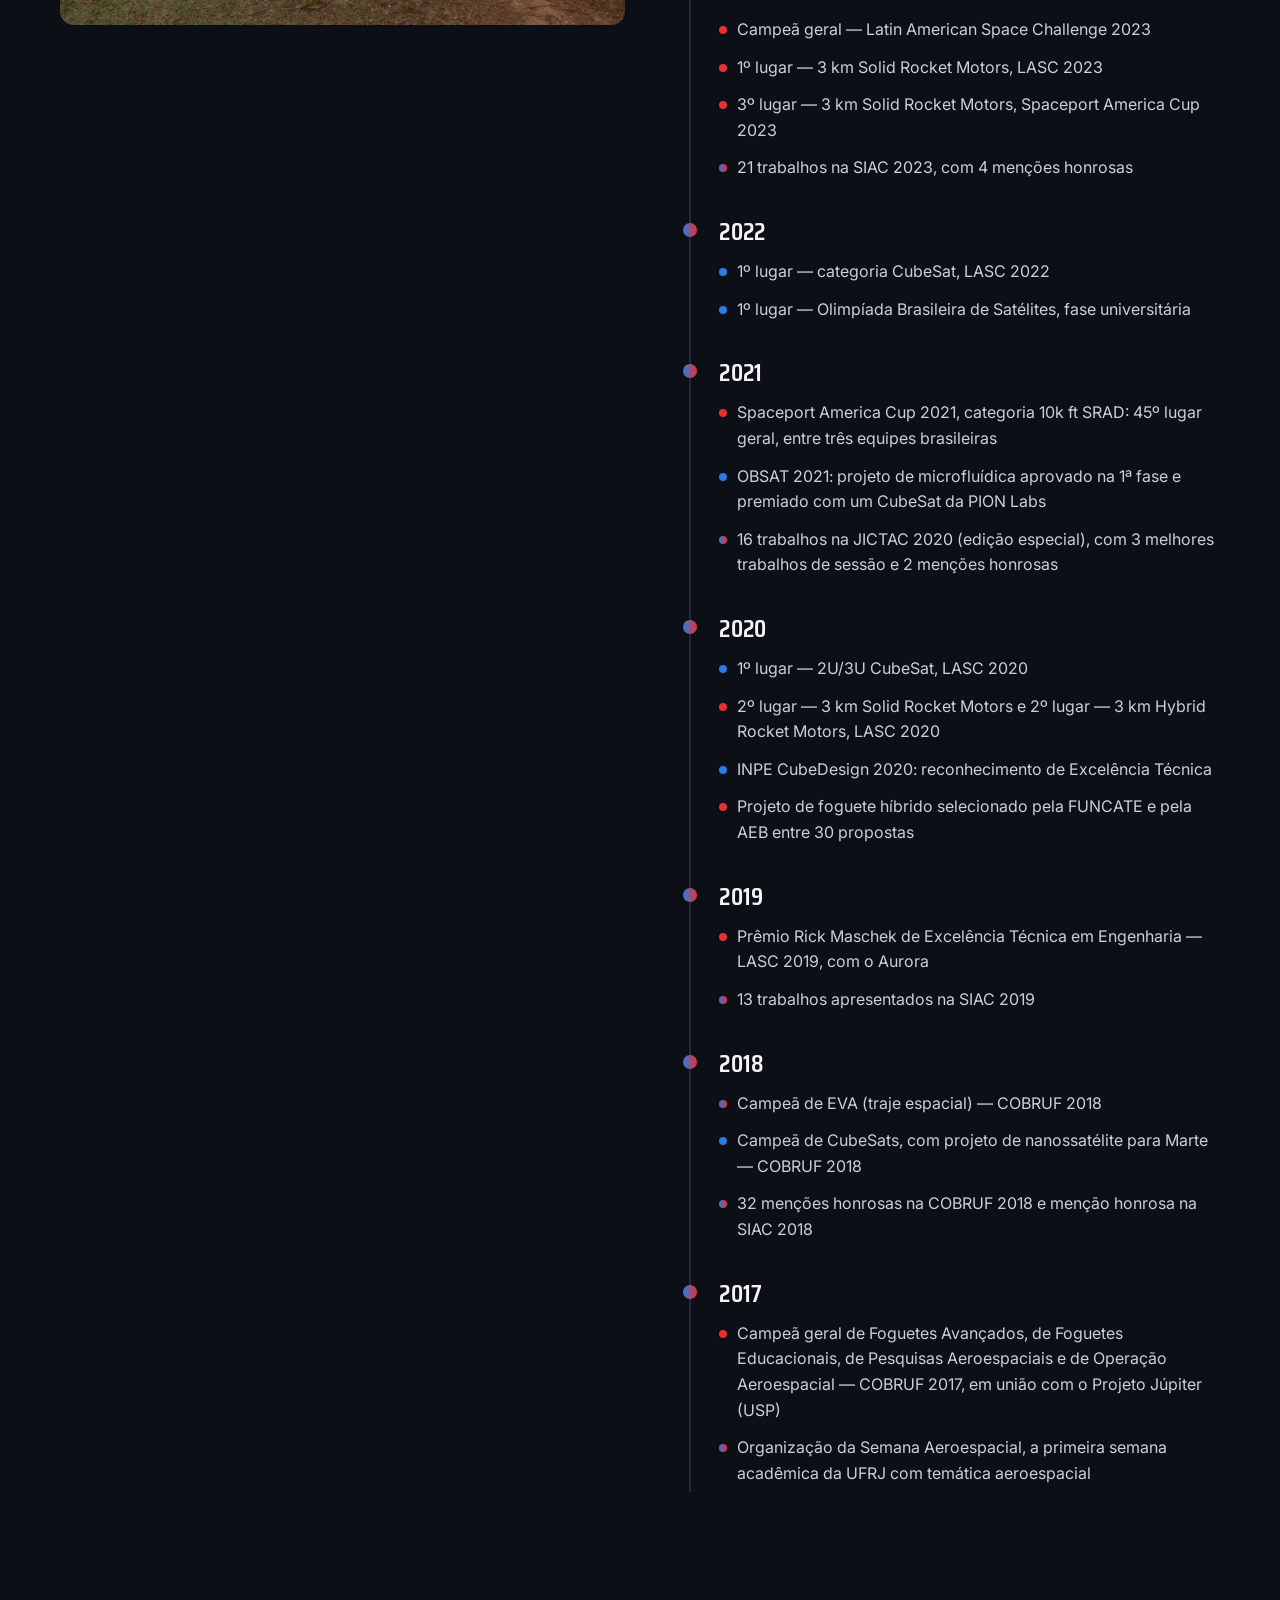
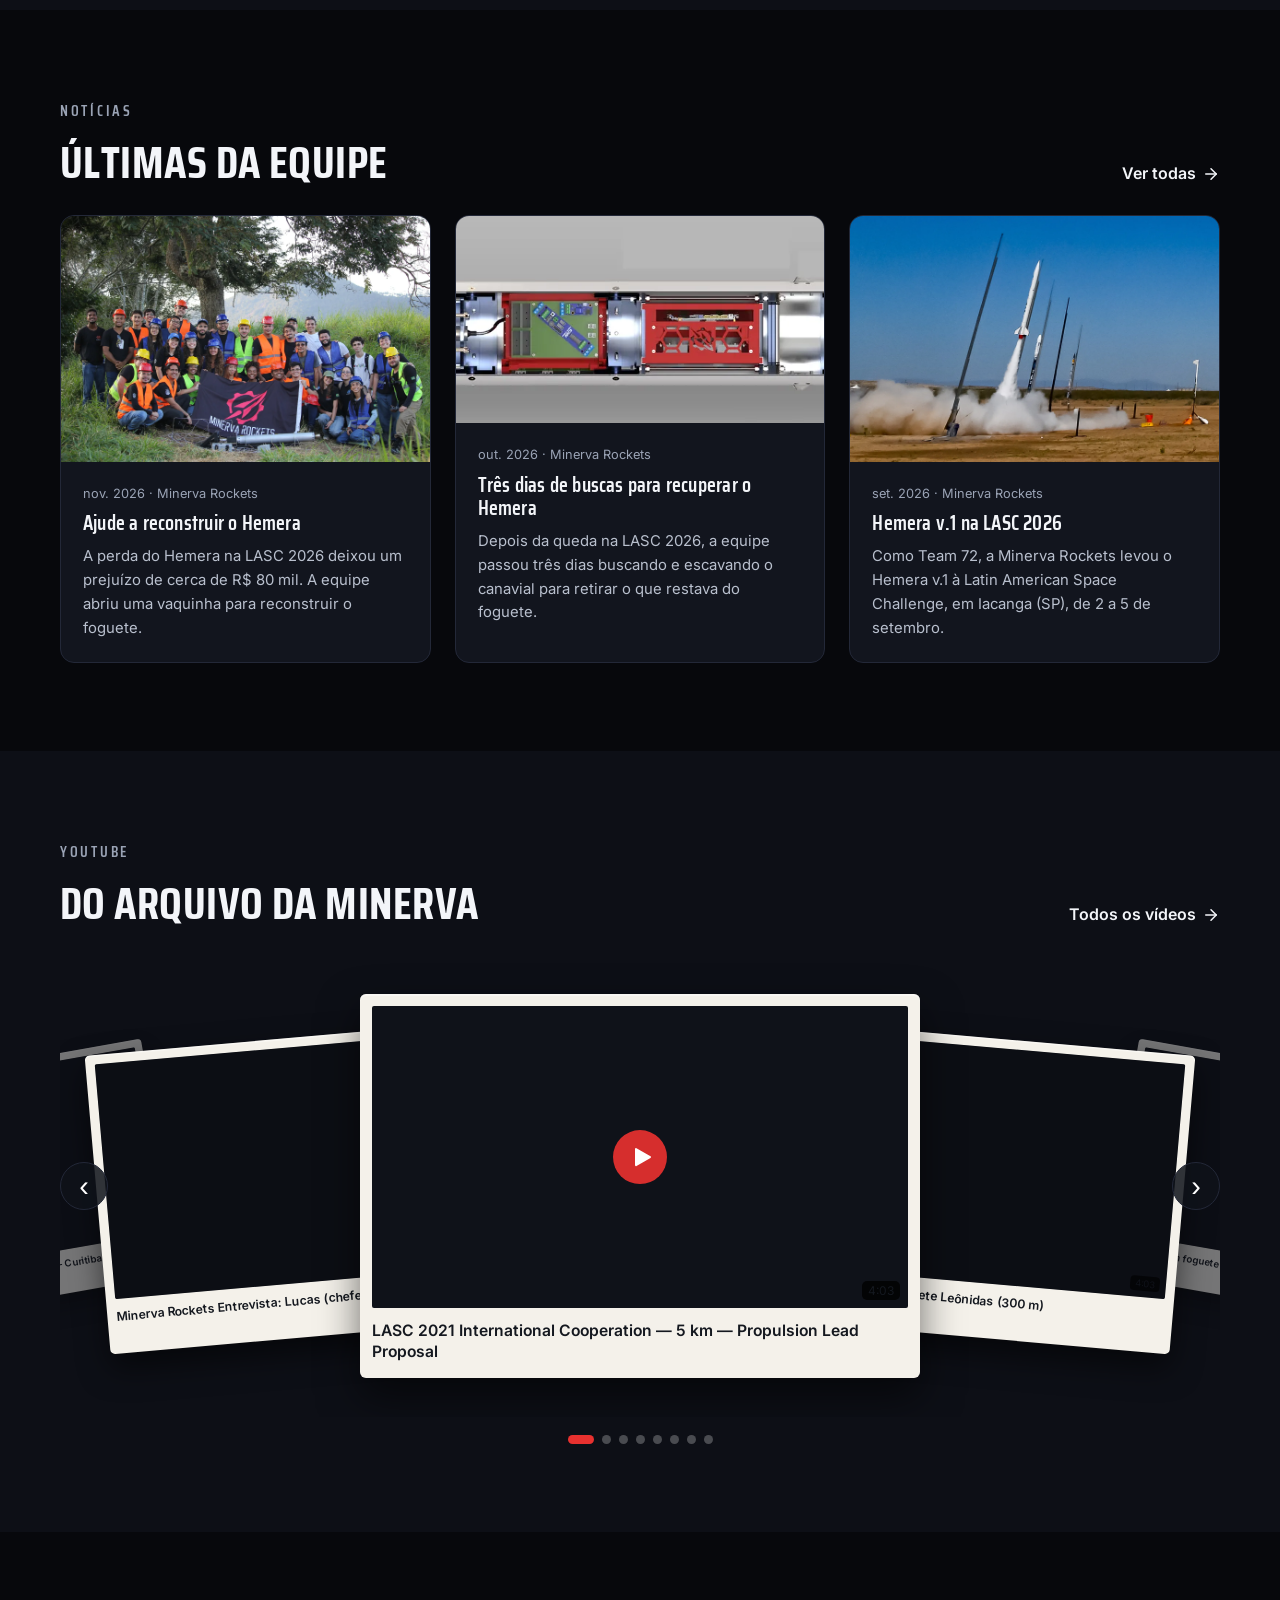
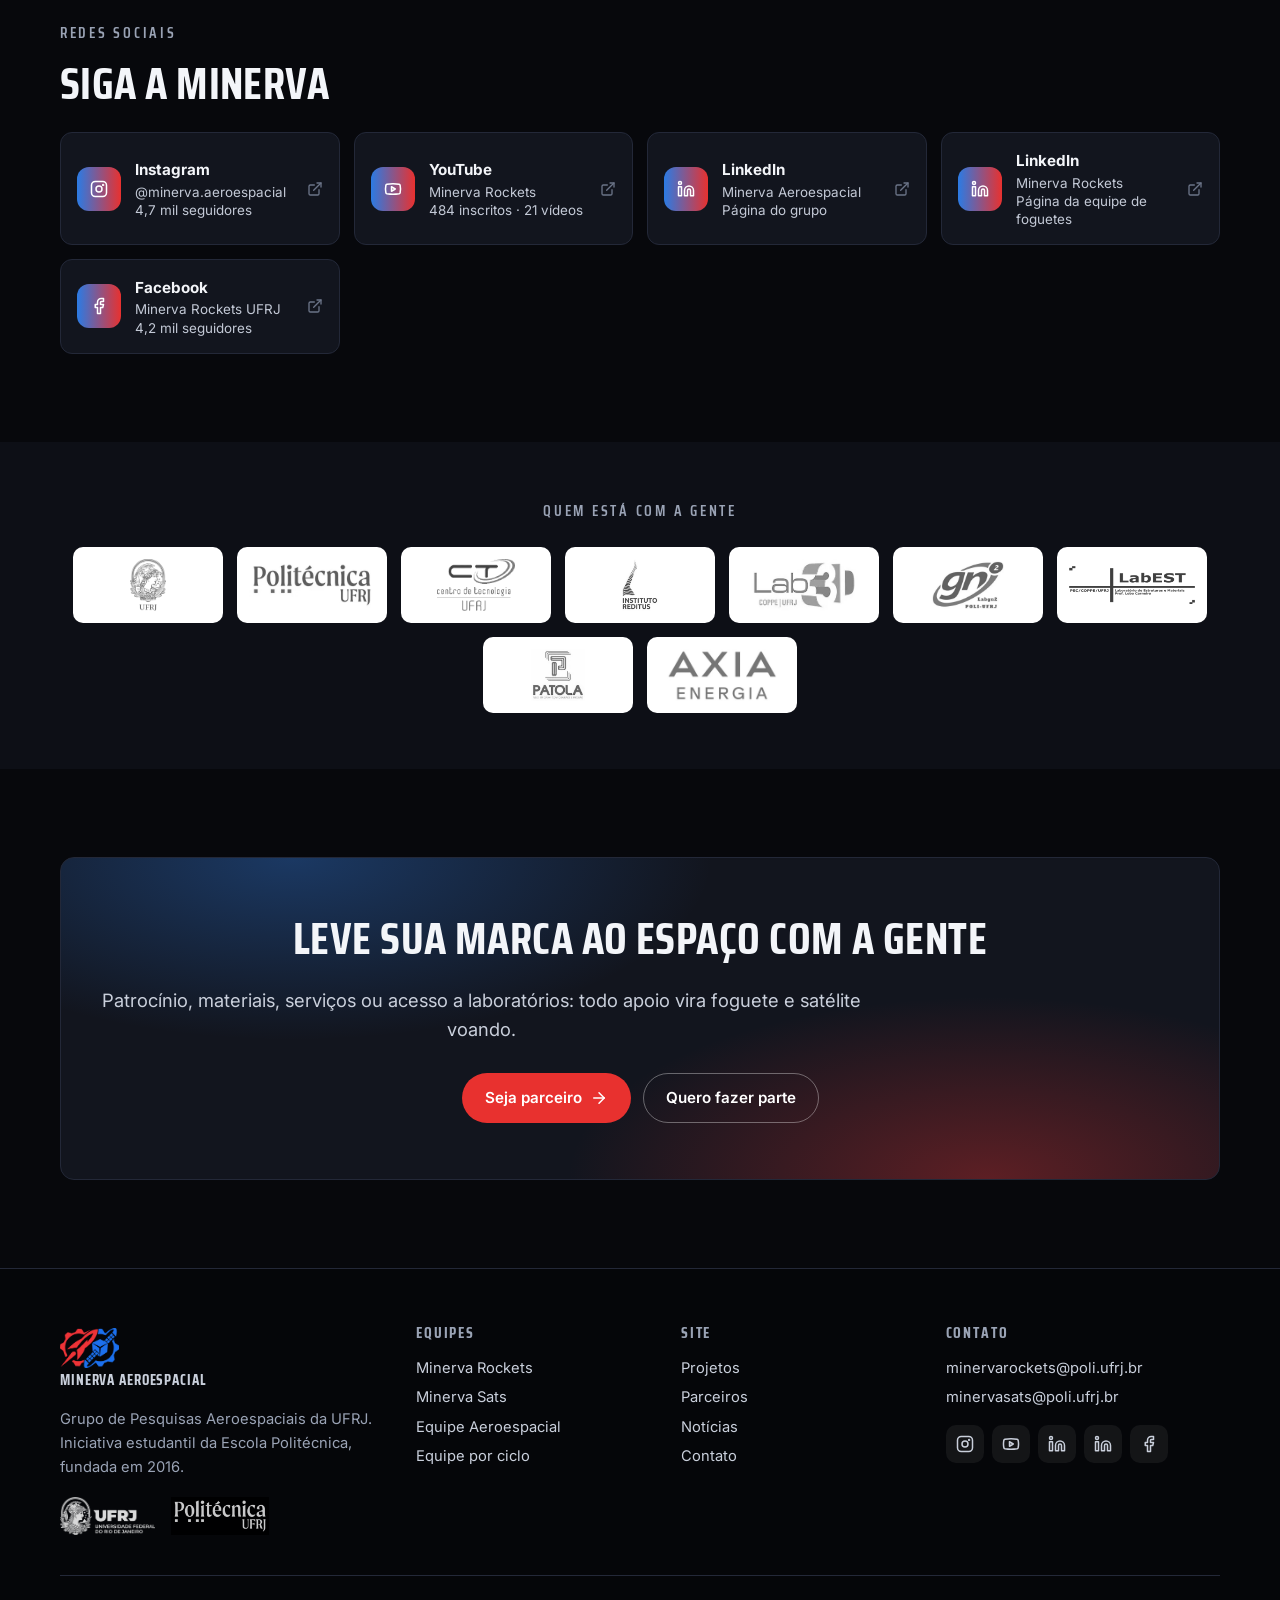
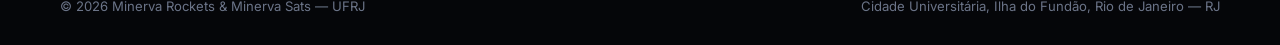
==== commit d45b6505: "Add files via upload" ====
--- a/docs/index.html
+++ b/docs/index.html
@@ -20,7 +20,8 @@
 <main>
 
 <section class="hero">
-  <div class="bg planeta" style="background-image:url('img/fotos/terra.webp')"></div>
+  <video class="bg" src="img/fotos/terra2.webp.mp4" poster="img/fotos/terra.webp"
+  autoplay loop muted playsinline style="width:100%;height:100%;object-fit:cover"></video>
   <div class="container">
     <img class="hero-logo" src="img/logos/minerva-aeroespacial.webp" alt="Minerva Aeroespacial" width="160" height="110">
     <span class="eyebrow">Grupo de Pesquisas Aeroespaciais da UFRJ</span>
--- a/docs/style.css
+++ b/docs/style.css
@@ -540,10 +540,6 @@
 .reel-dots button.on{width:26px;border-radius:5px;background:var(--red)}
 @media (max-width:600px){.snap{width:78vw}.reel-arrow{display:none}.snap-cap{font-size:.88rem}}
 
-/* planeta girando no topo da página inicial */
-.hero .bg.planeta{inset:-18% -15% -12% -15%;transform-origin:50% 425%;animation:planeta 90s ease-in-out infinite alternate;will-change:transform}
-@keyframes planeta{from{transform:rotate(-3deg)}to{transform:rotate(3deg)}}
-@media (prefers-reduced-motion:reduce){.hero .bg.planeta{animation:none}}
 /* carrossel de projetos com patches de missão */
 .pcar{position:relative}
 .pcar-track{display:grid;grid-auto-flow:column;grid-auto-columns:calc((100% - 72px)/4);gap:24px;overflow-x:auto;scroll-snap-type:x mandatory;scroll-behavior:smooth;padding:4px 2px 12px;scrollbar-width:none;
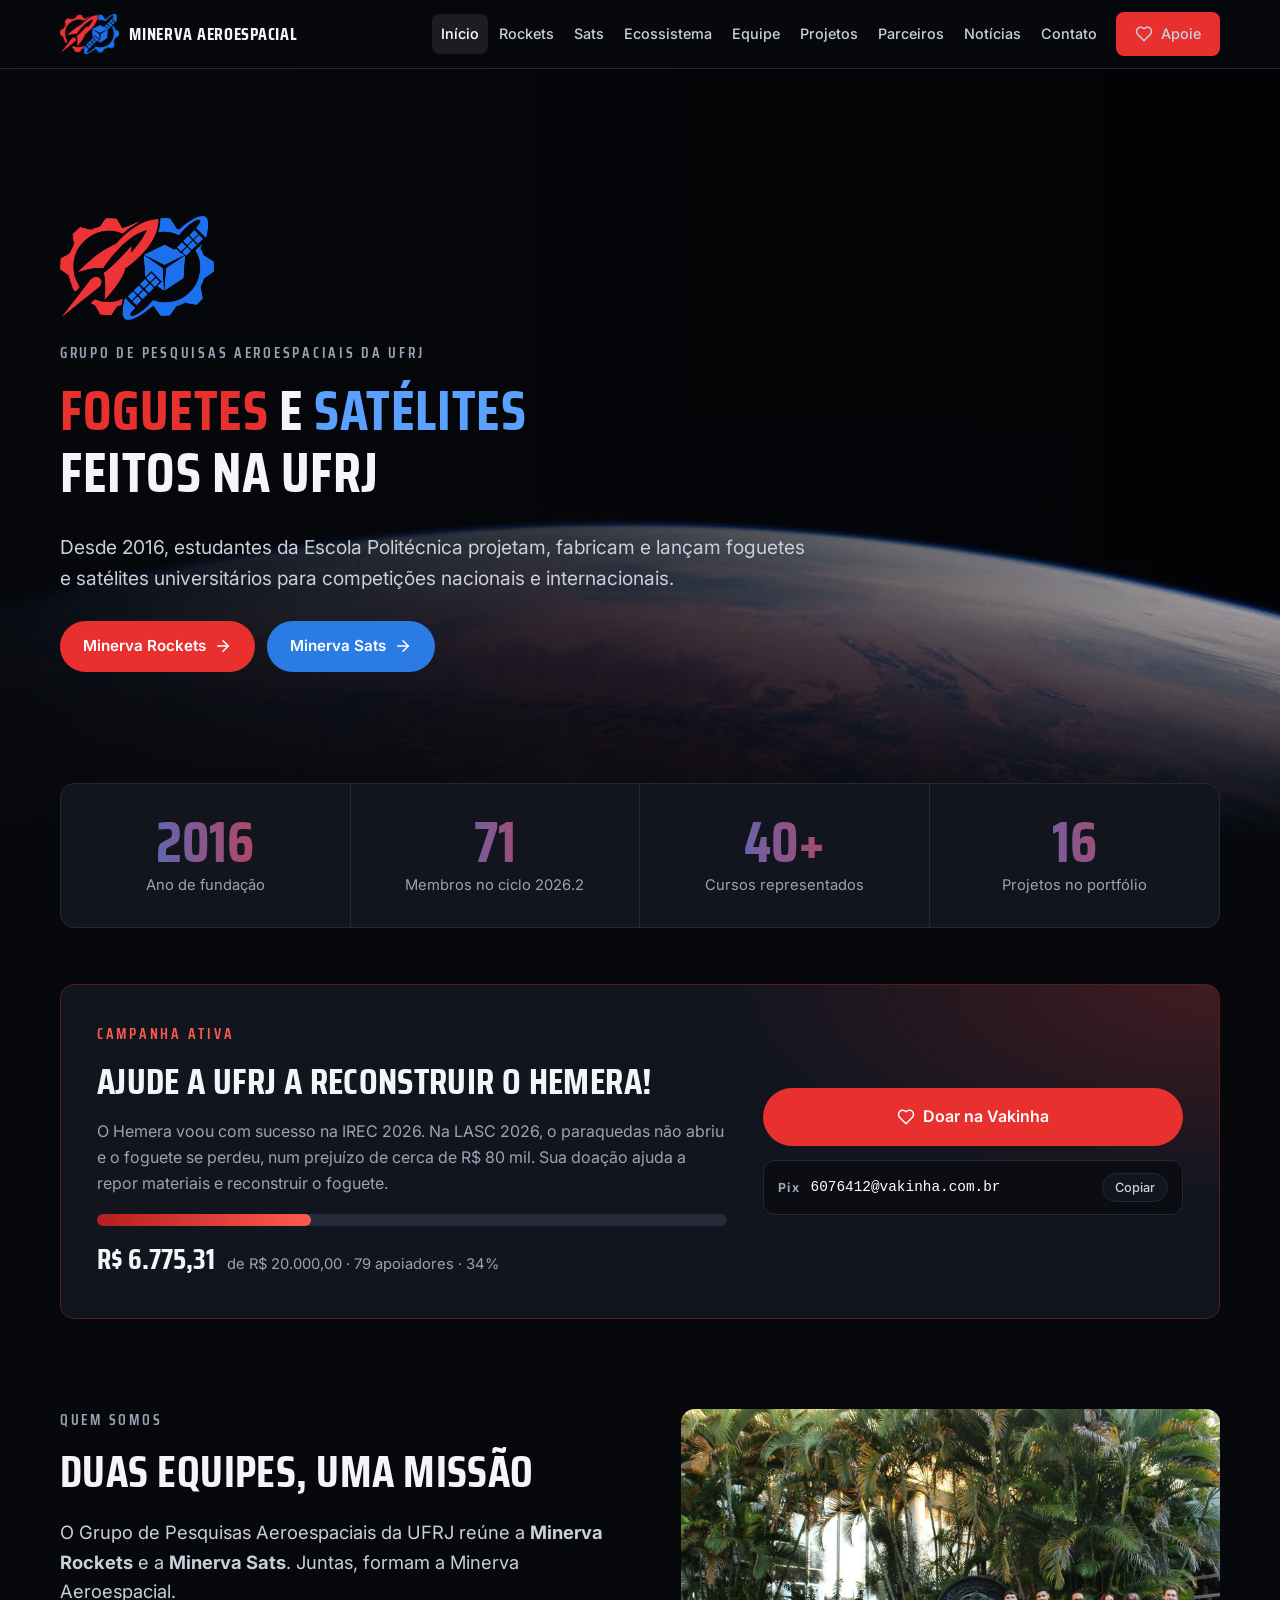
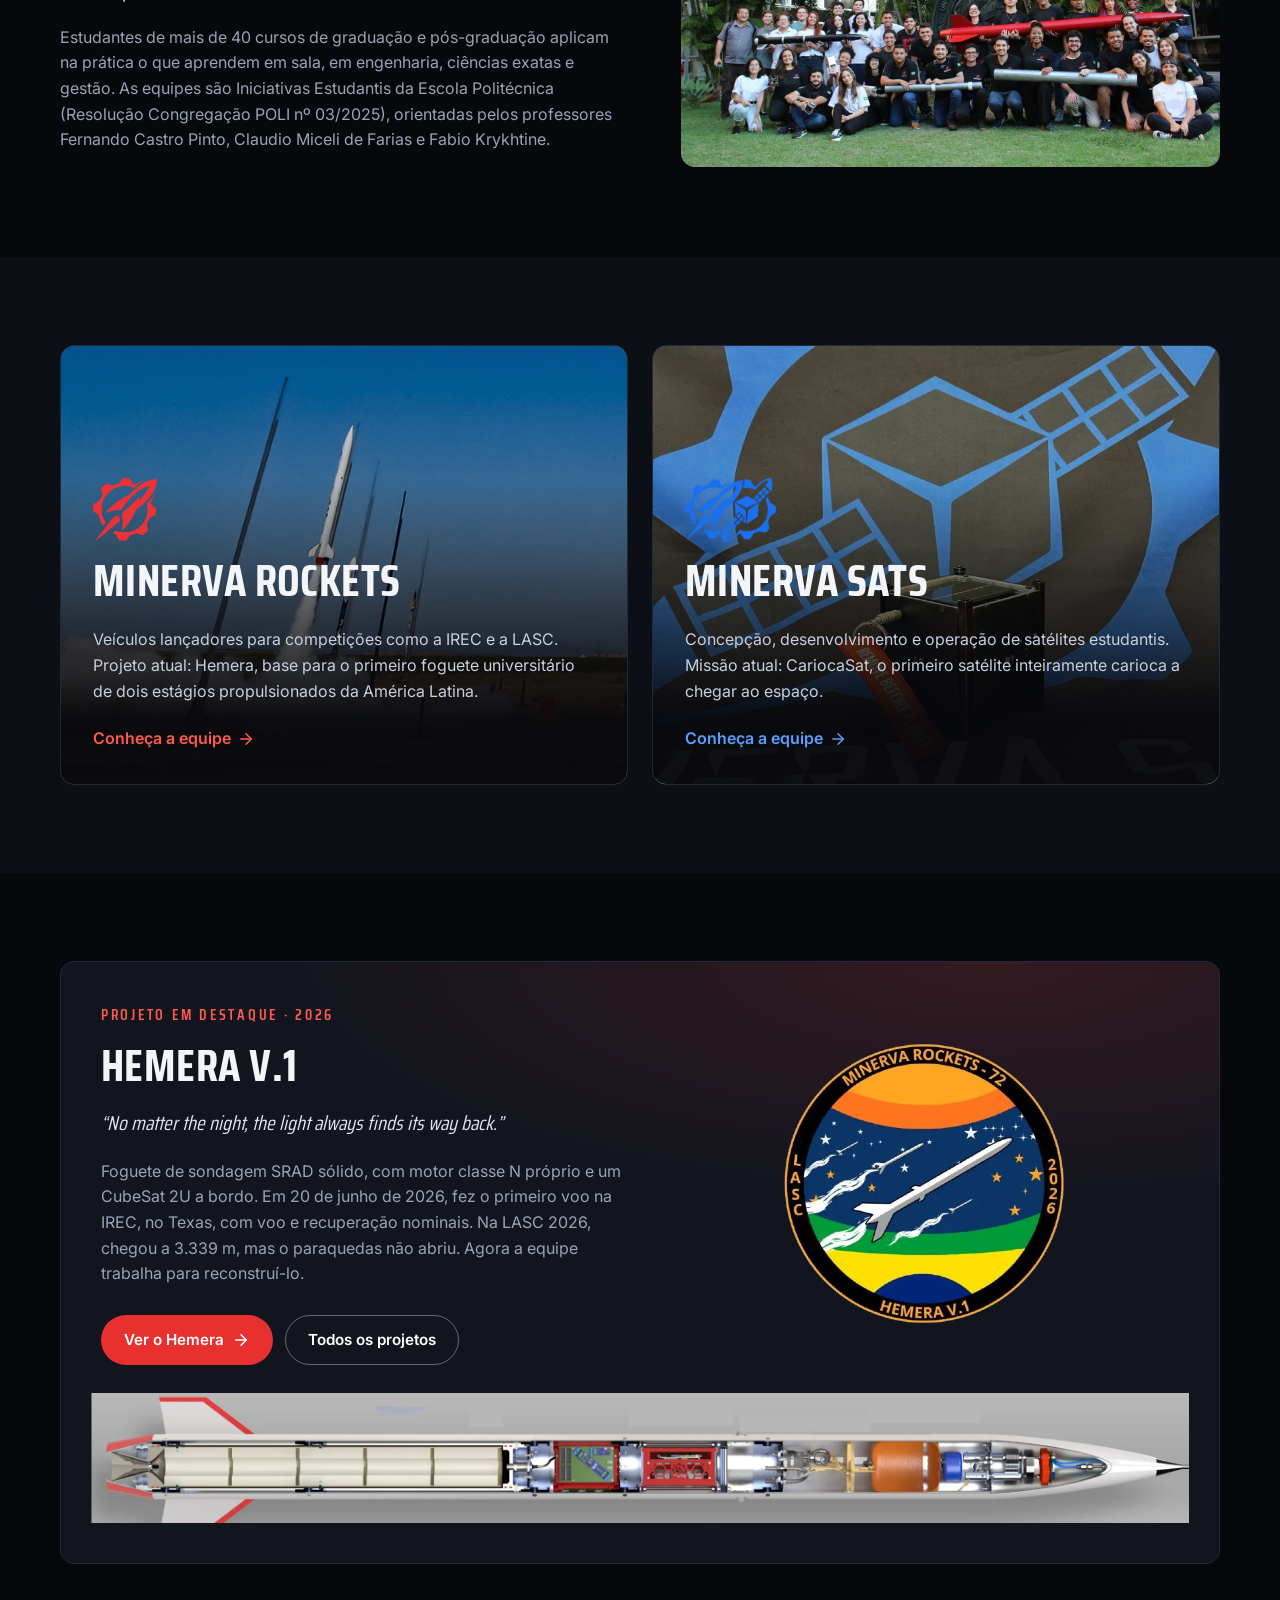
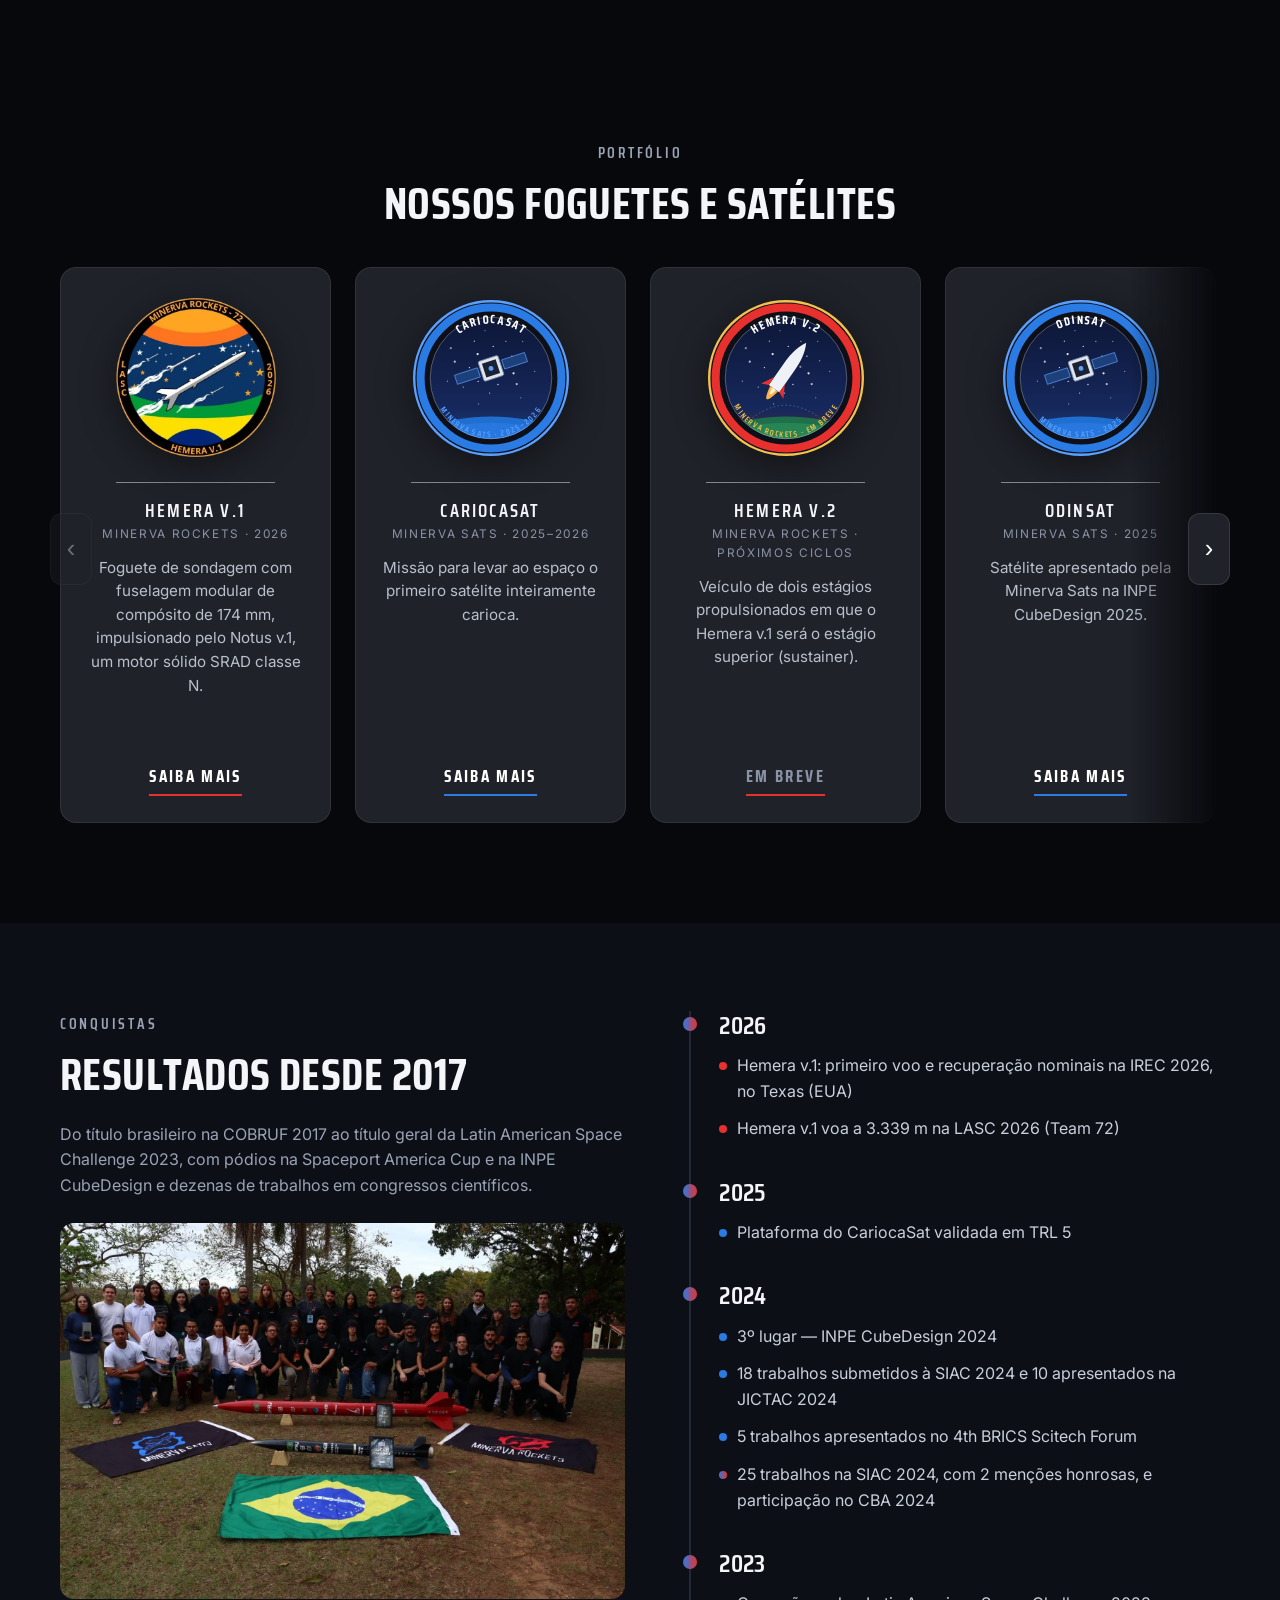
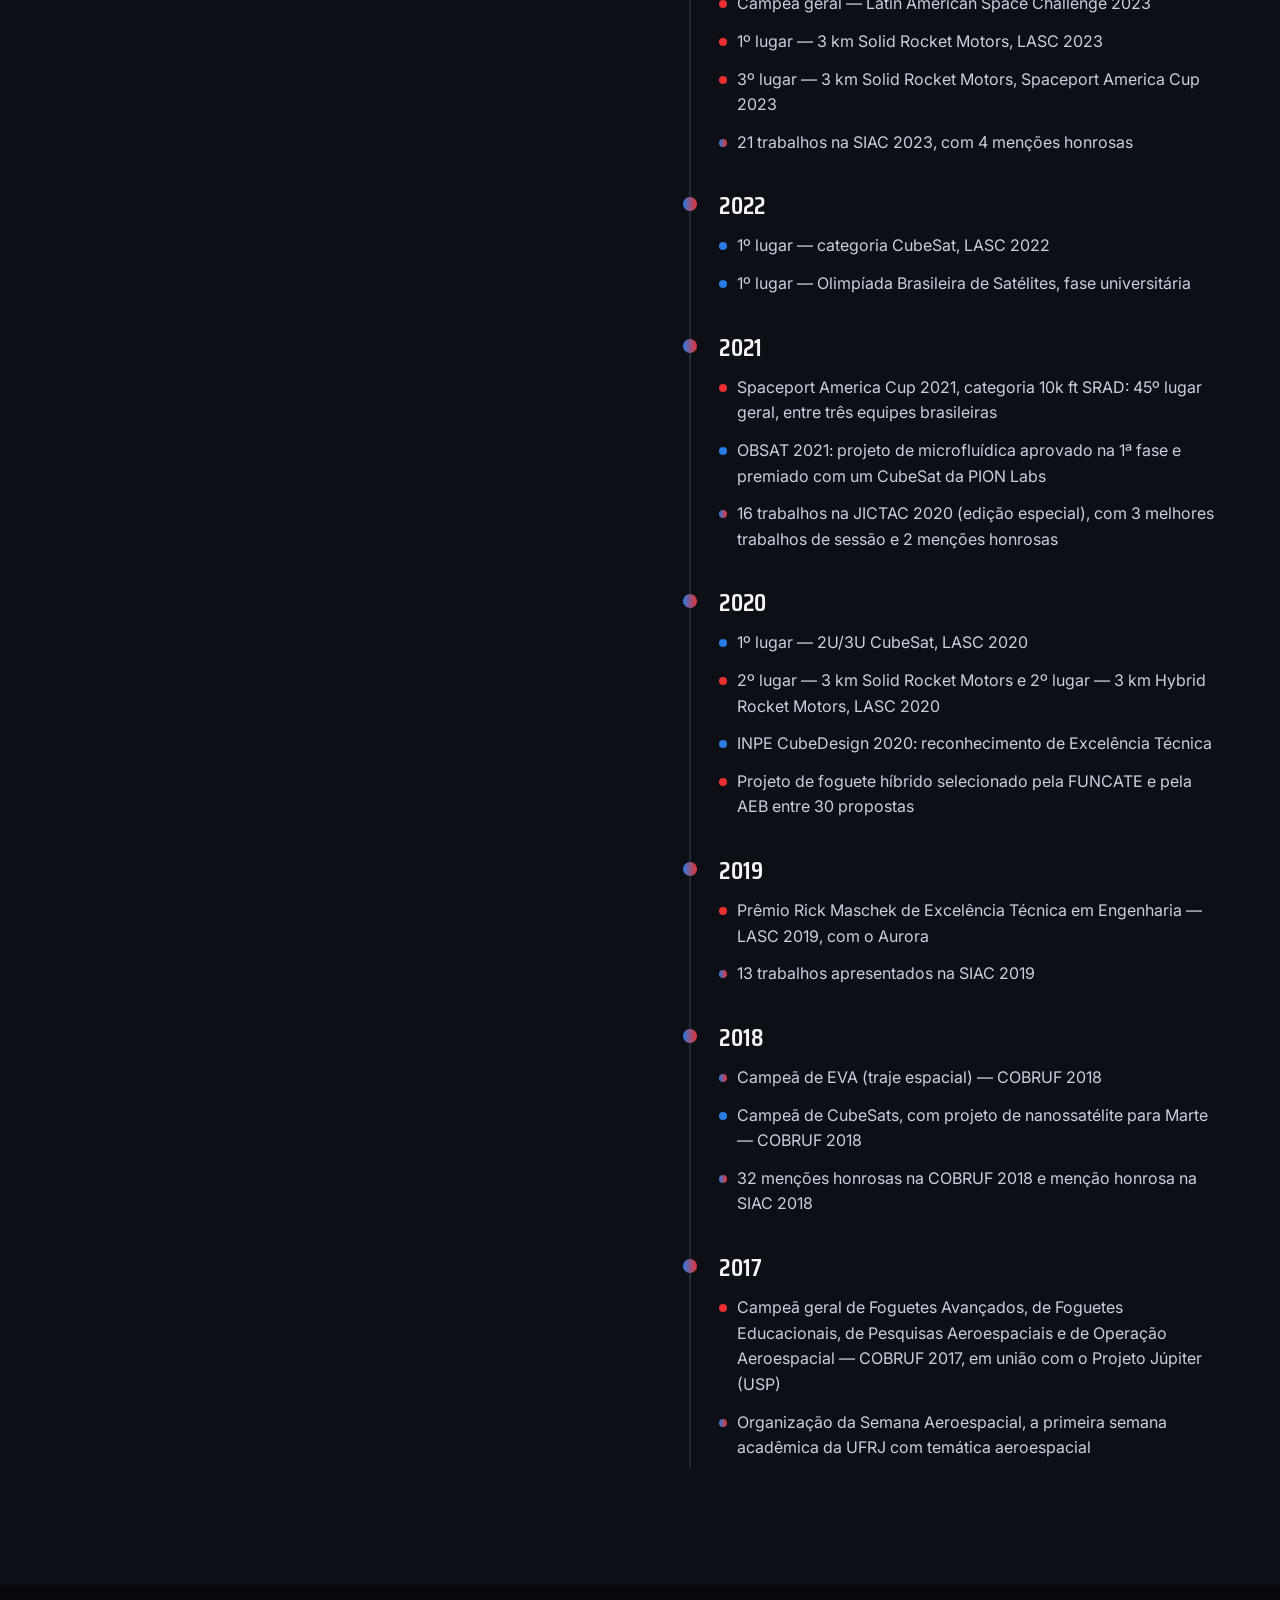
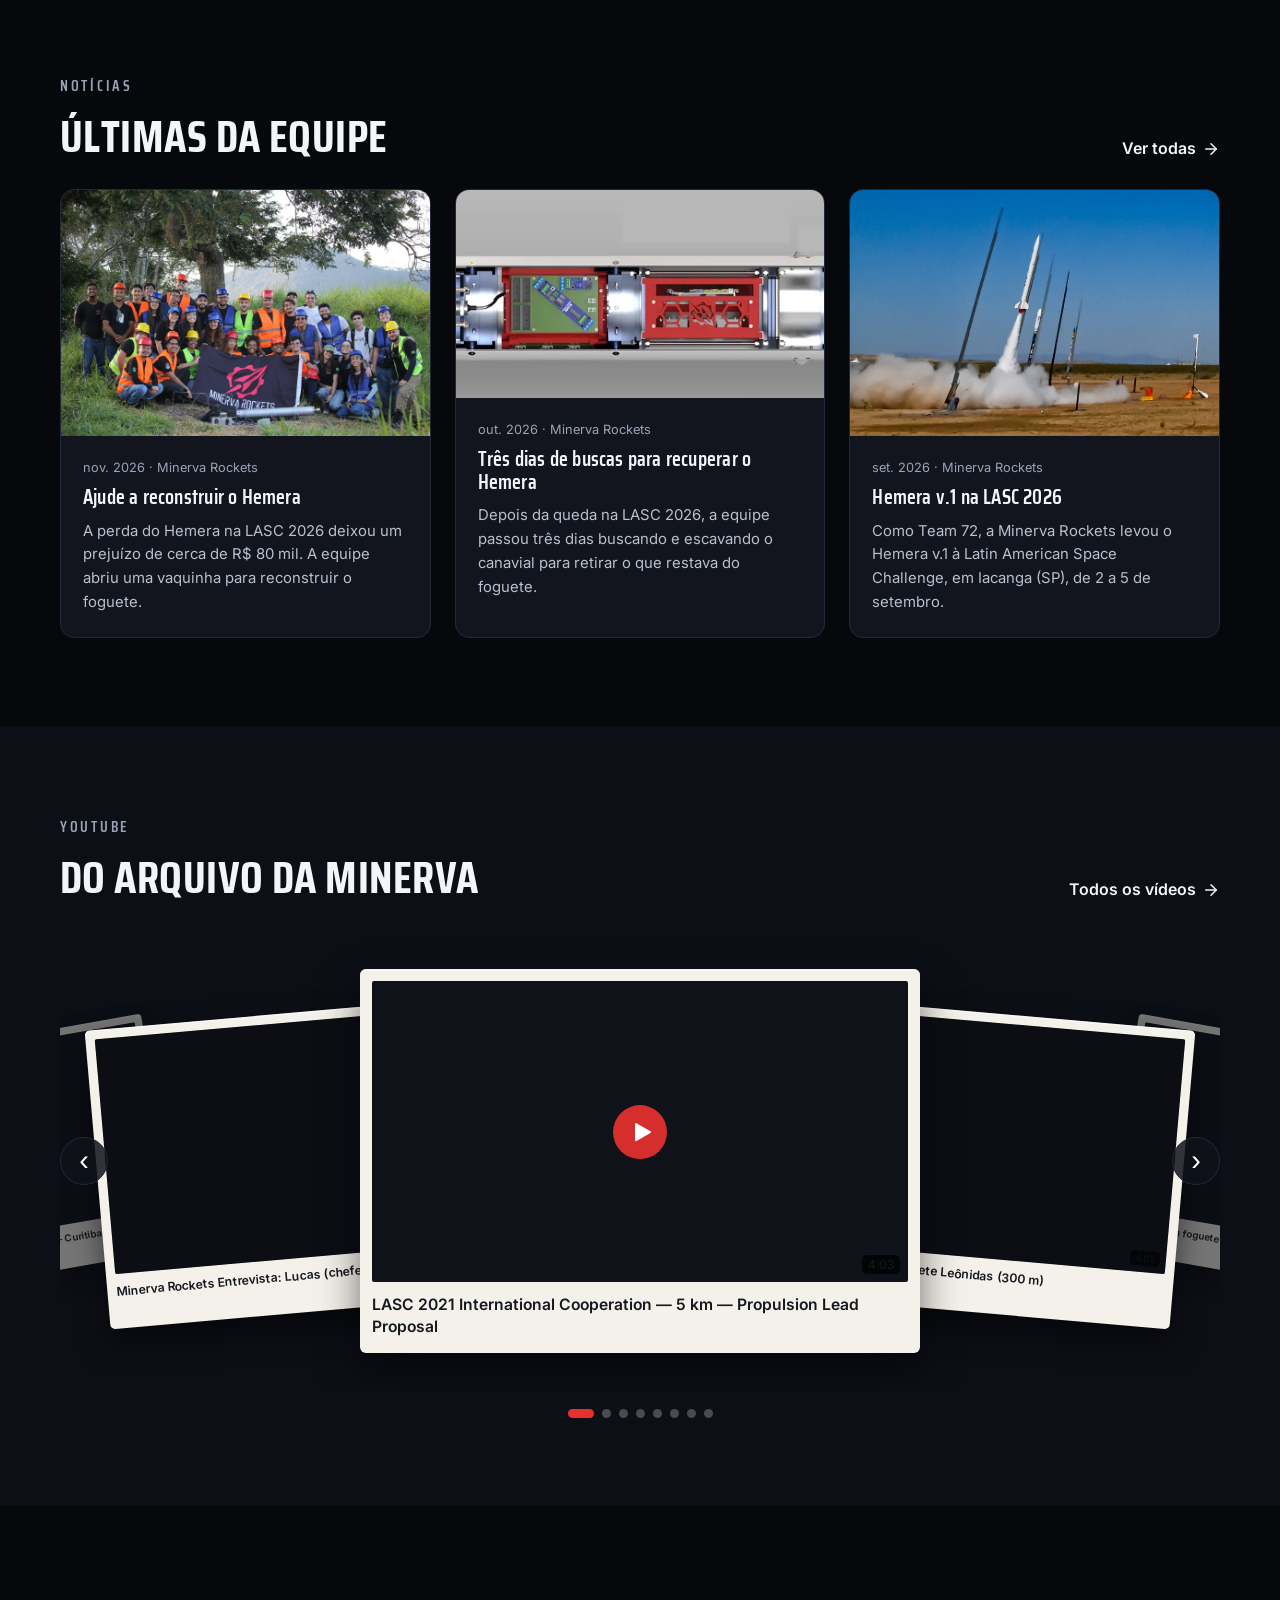
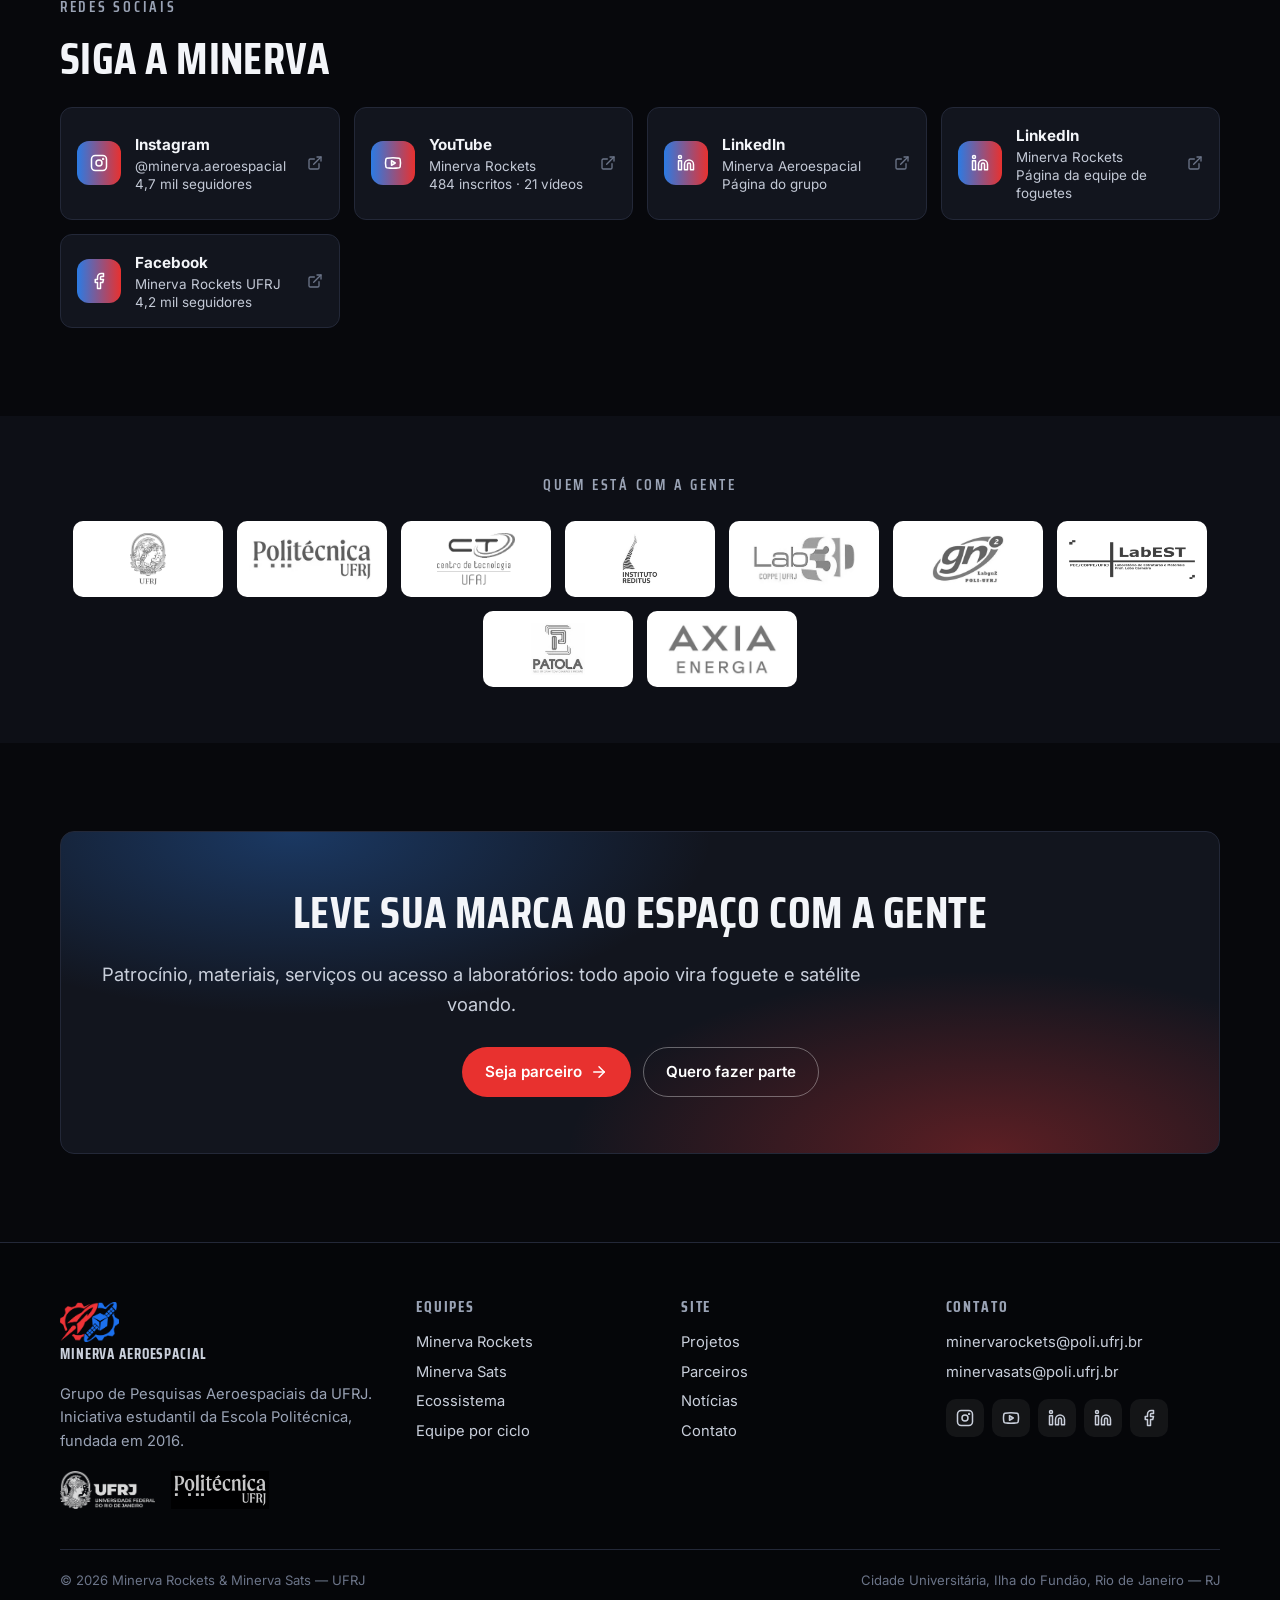
==== commit 38d24cff: "Add files via upload" ====
--- a/docs/index.html
+++ b/docs/index.html
@@ -13,7 +13,7 @@
 <link rel="preconnect" href="https://fonts.googleapis.com">
 <link rel="preconnect" href="https://fonts.gstatic.com" crossorigin>
 <link href="https://fonts.googleapis.com/css2?family=Inter:wght@400;500;600;700&family=Saira+Condensed:wght@500;600;700&display=swap" rel="stylesheet">
-<link rel="stylesheet" href="style.css?v=20261114b">
+<link rel="stylesheet" href="style.css?v=20261114d">
 </head>
 <body data-page="home">
 <header id="header"></header>
@@ -157,7 +157,7 @@
 
 </main>
 <footer id="footer"></footer>
-<script src="dados.js?v=20261114b"></script>
-<script src="app.js?v=20261114b"></script>
+<script src="dados.js?v=20261114d"></script>
+<script src="app.js?v=20261114d"></script>
 </body>
 </html>
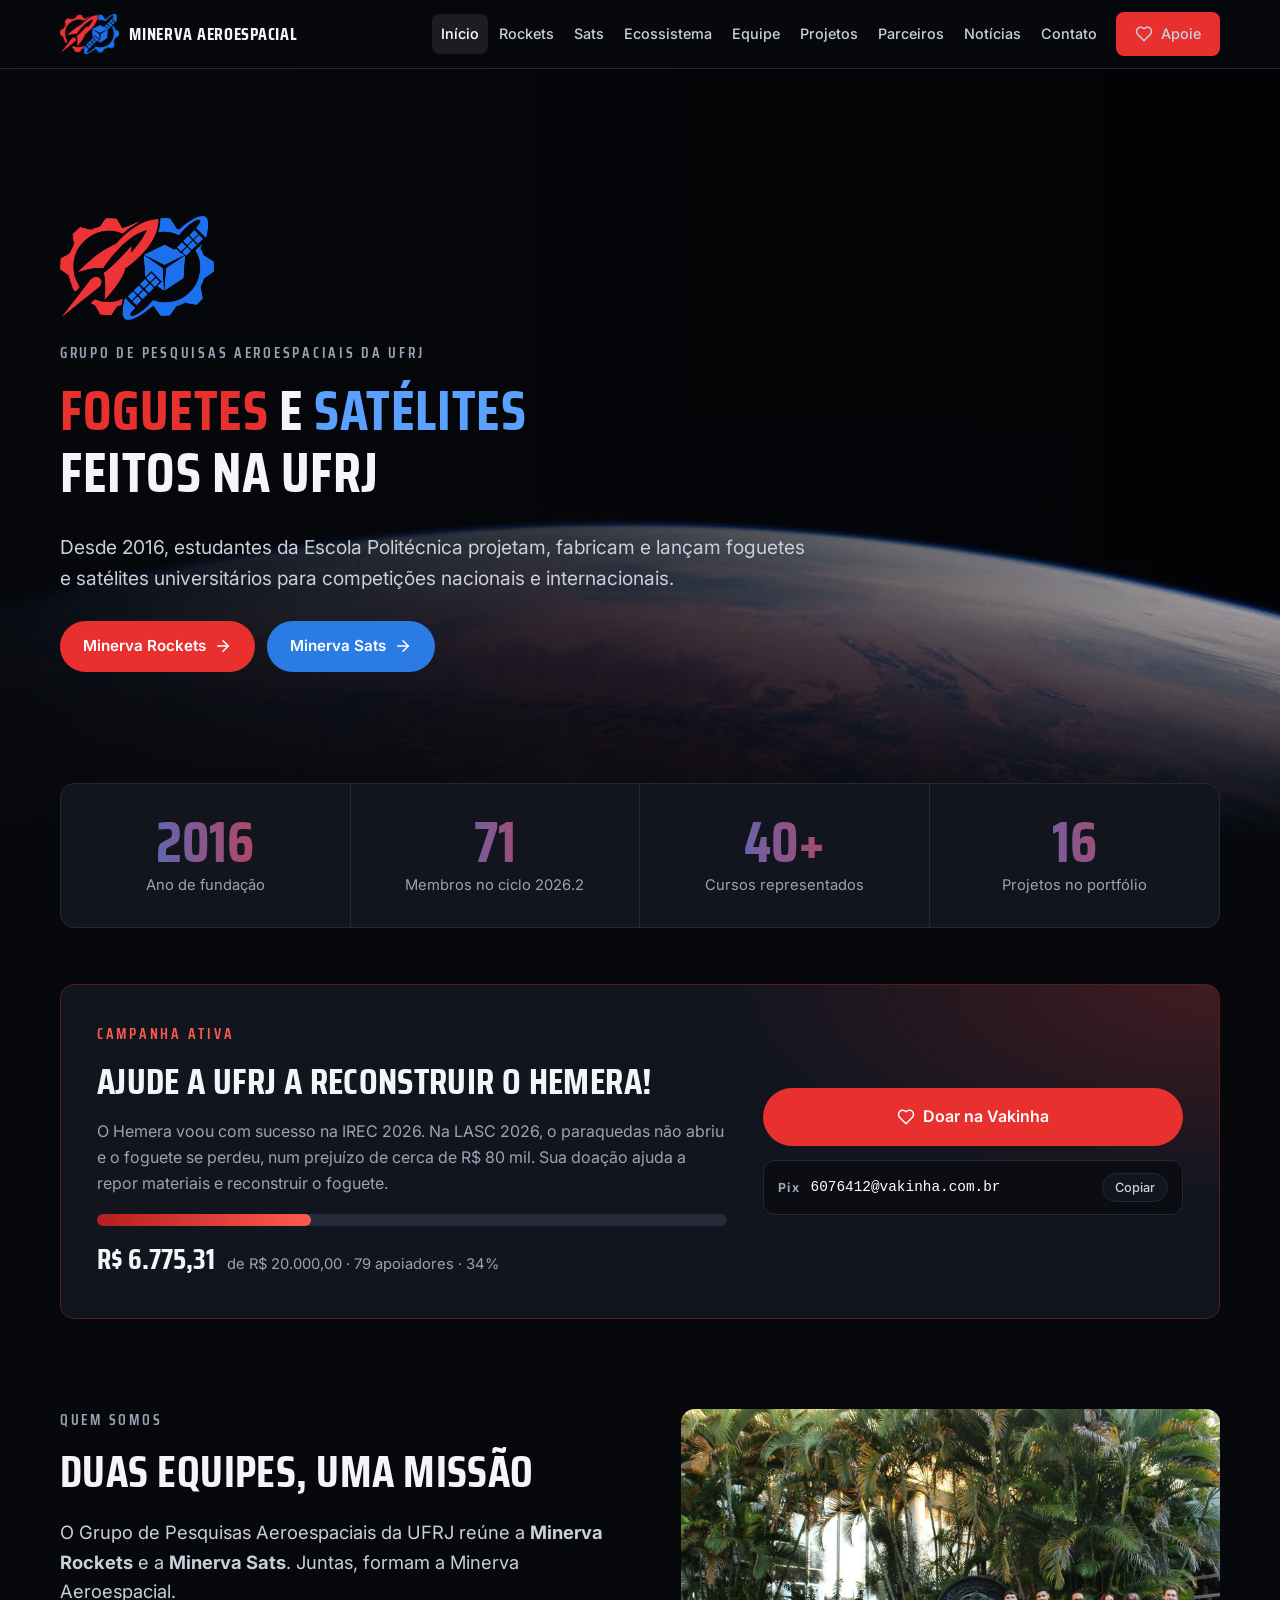
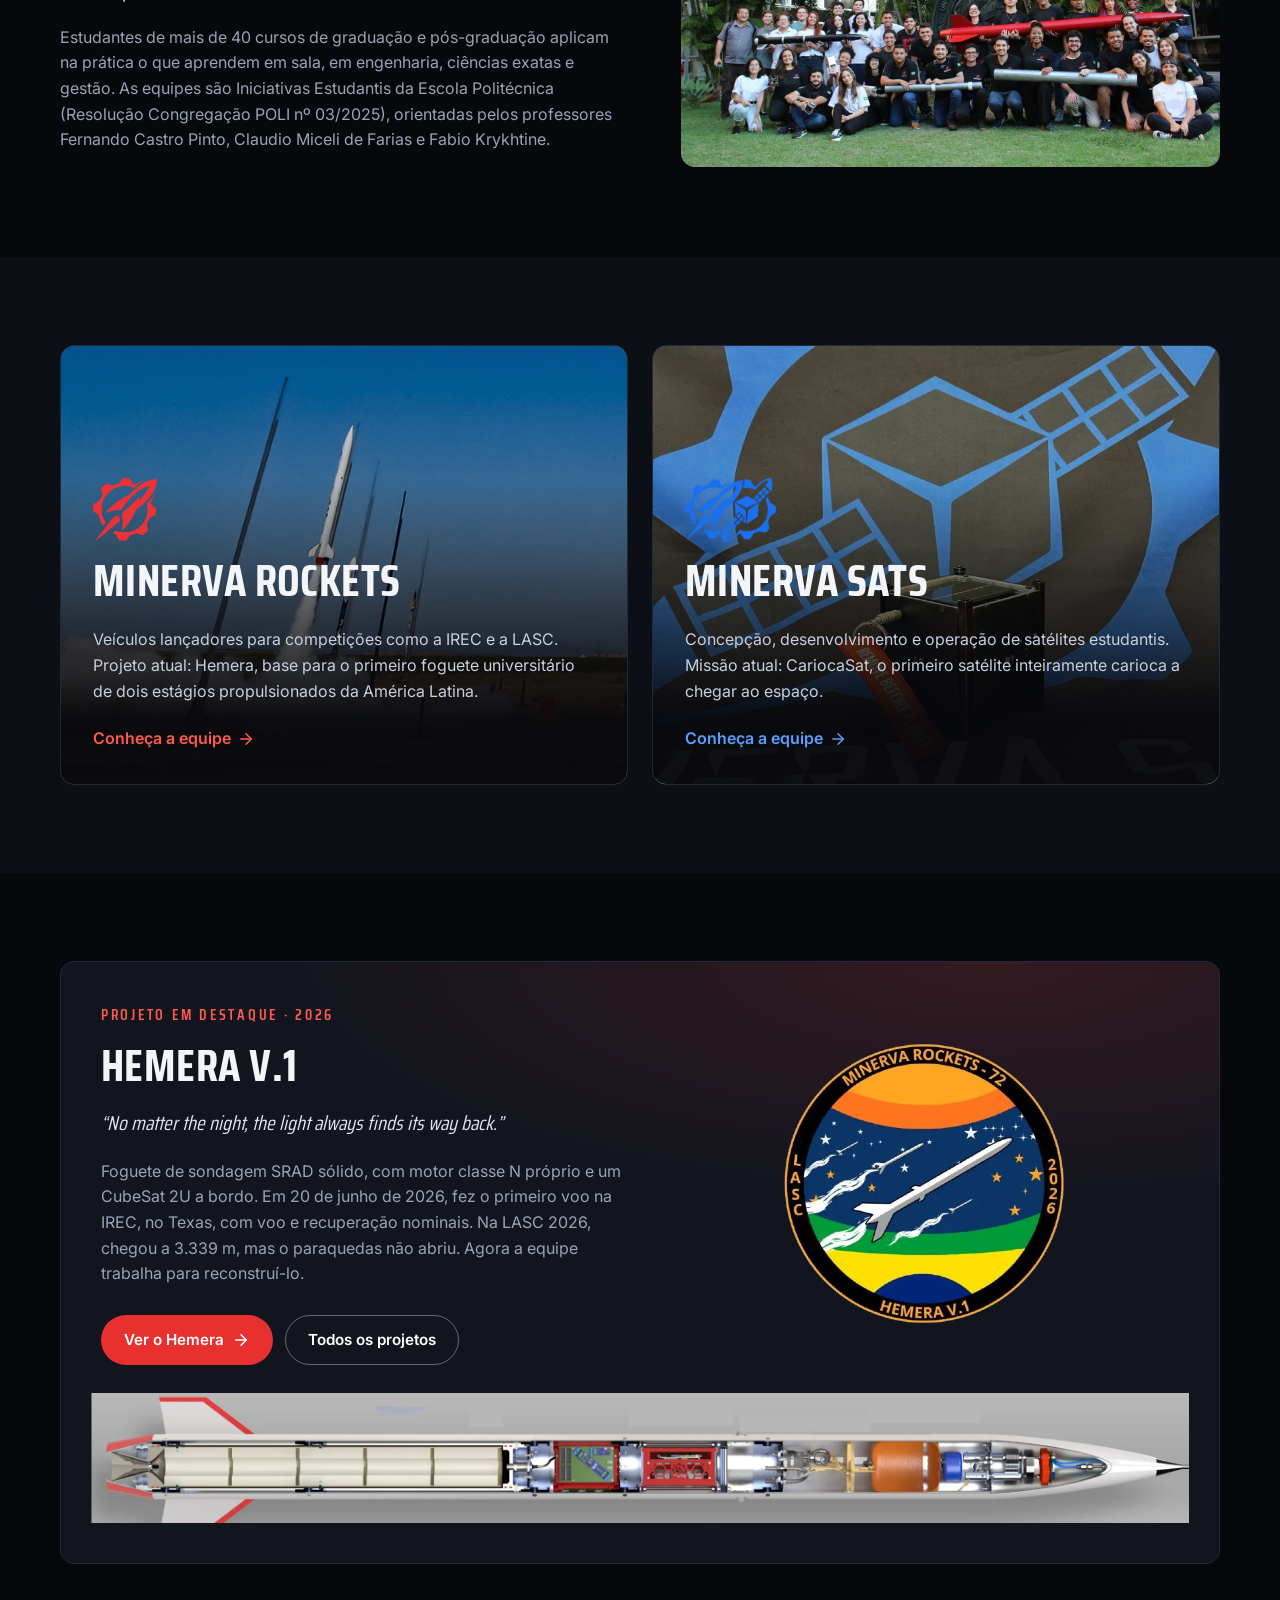
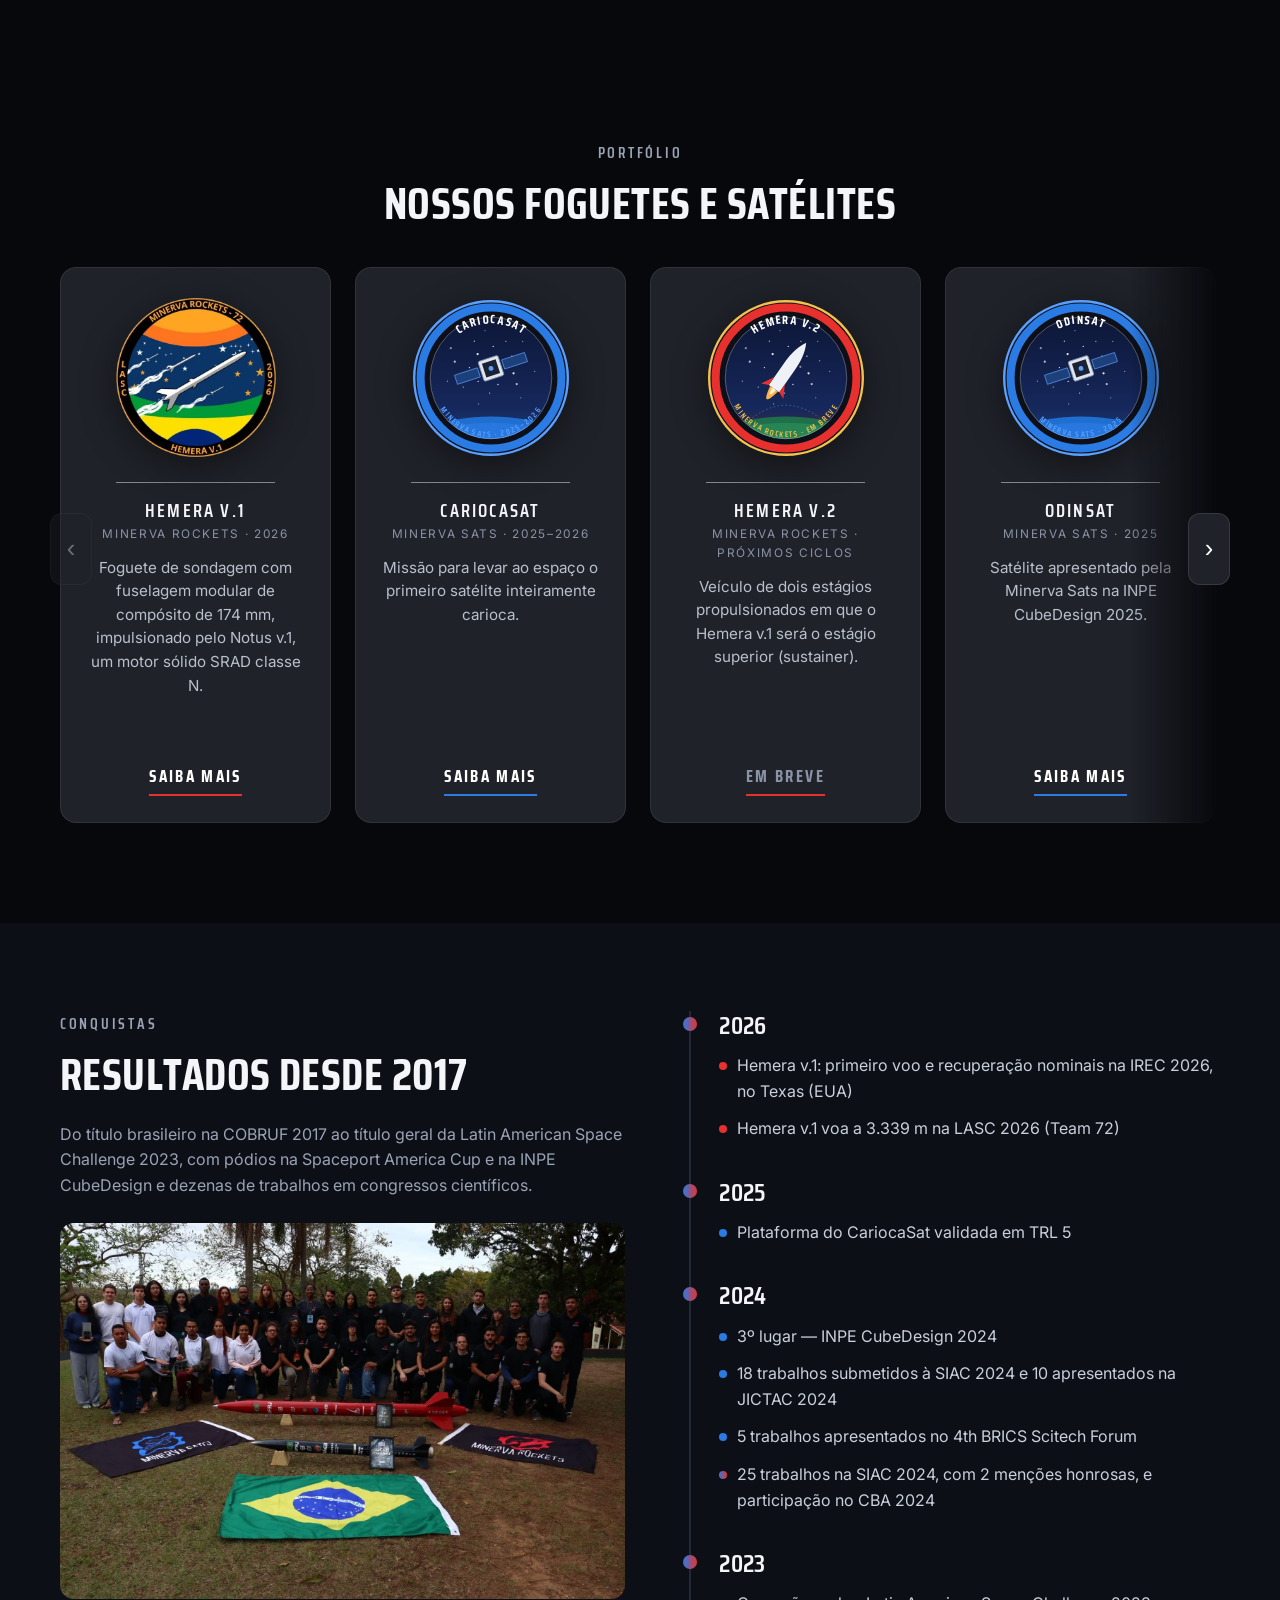
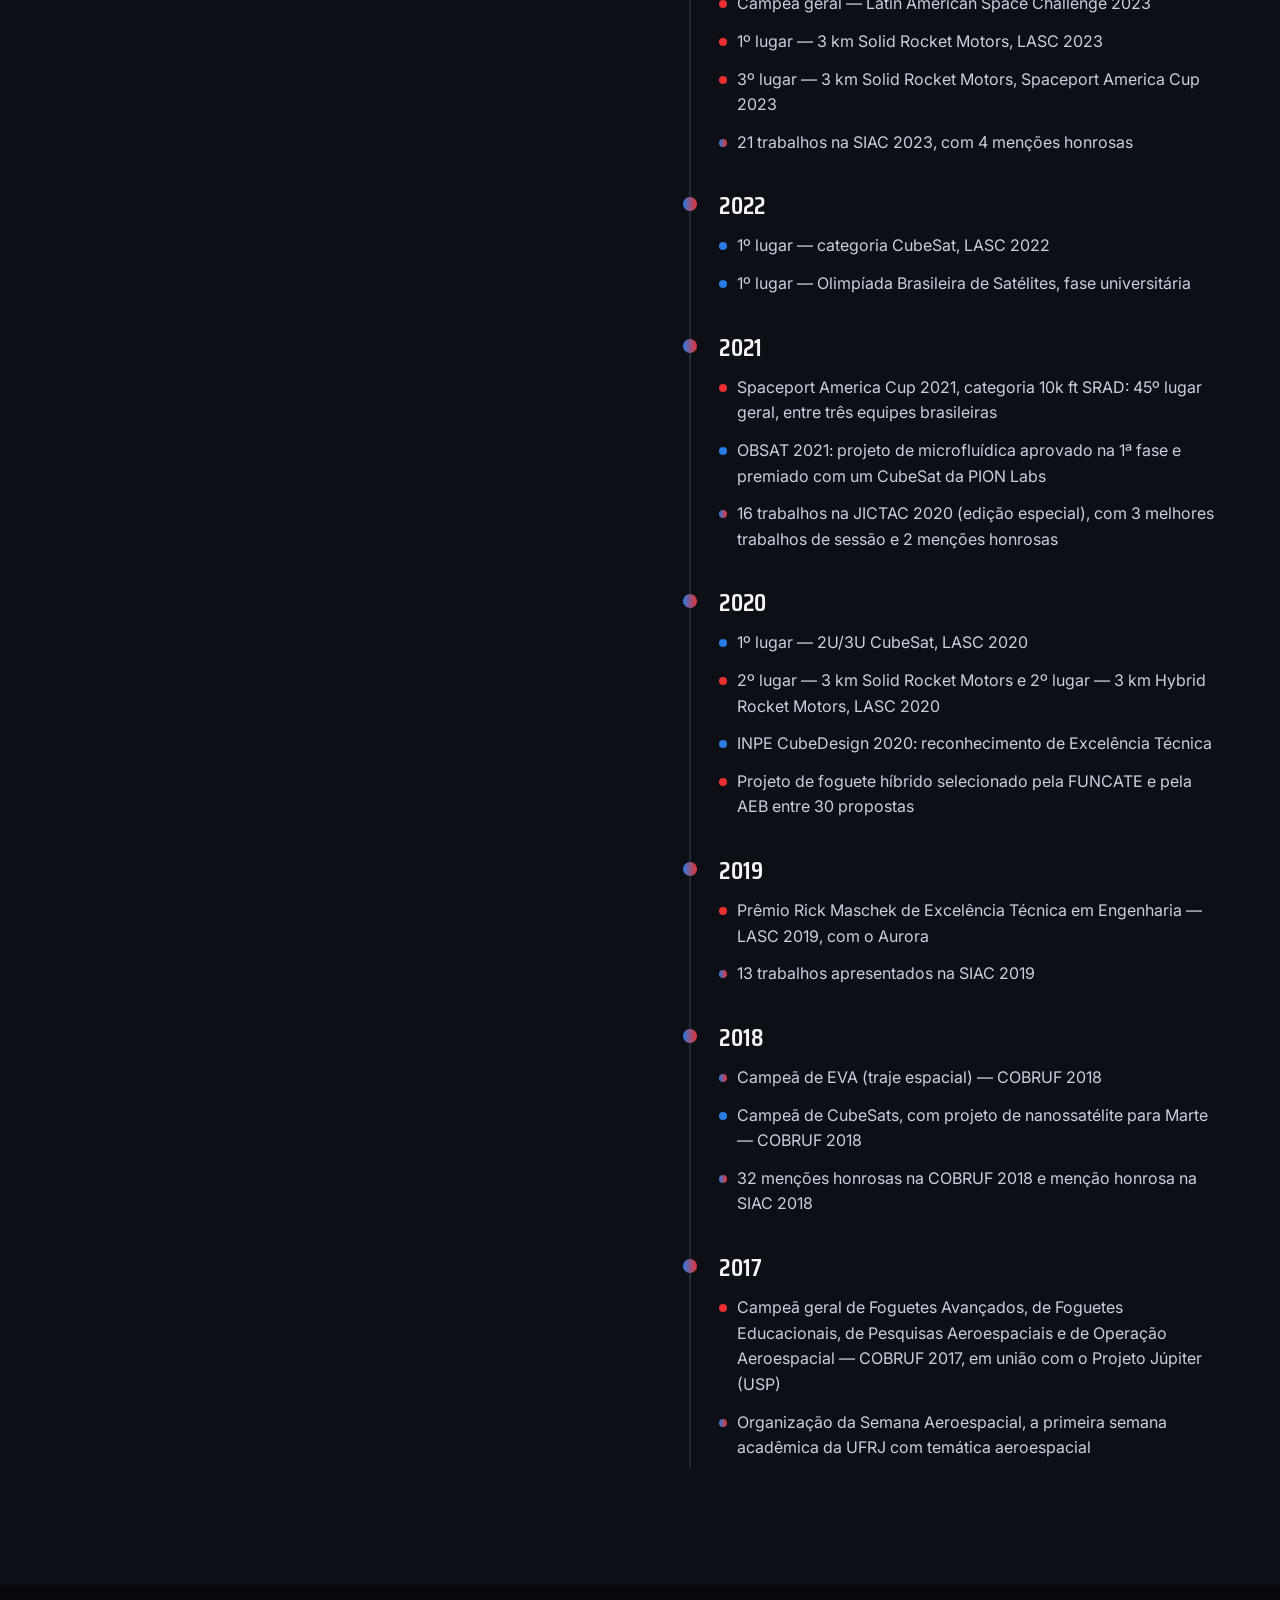
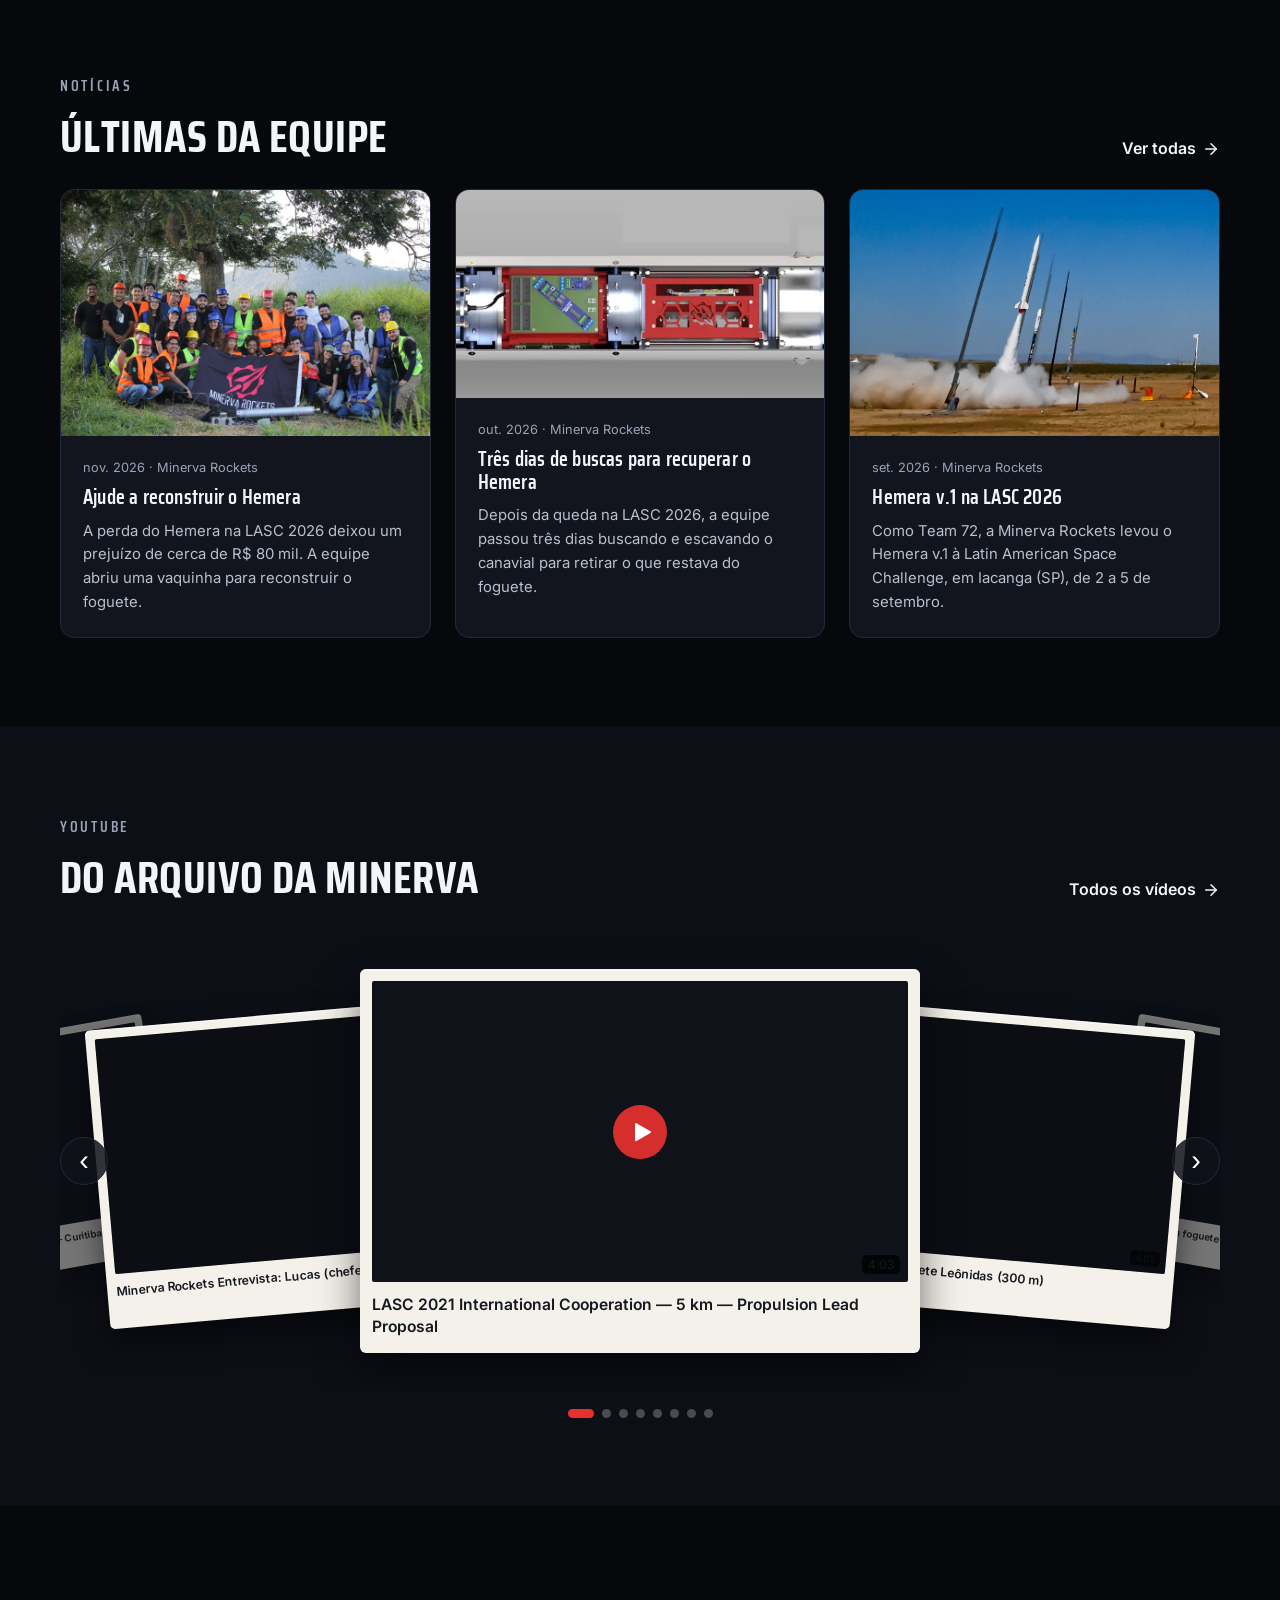
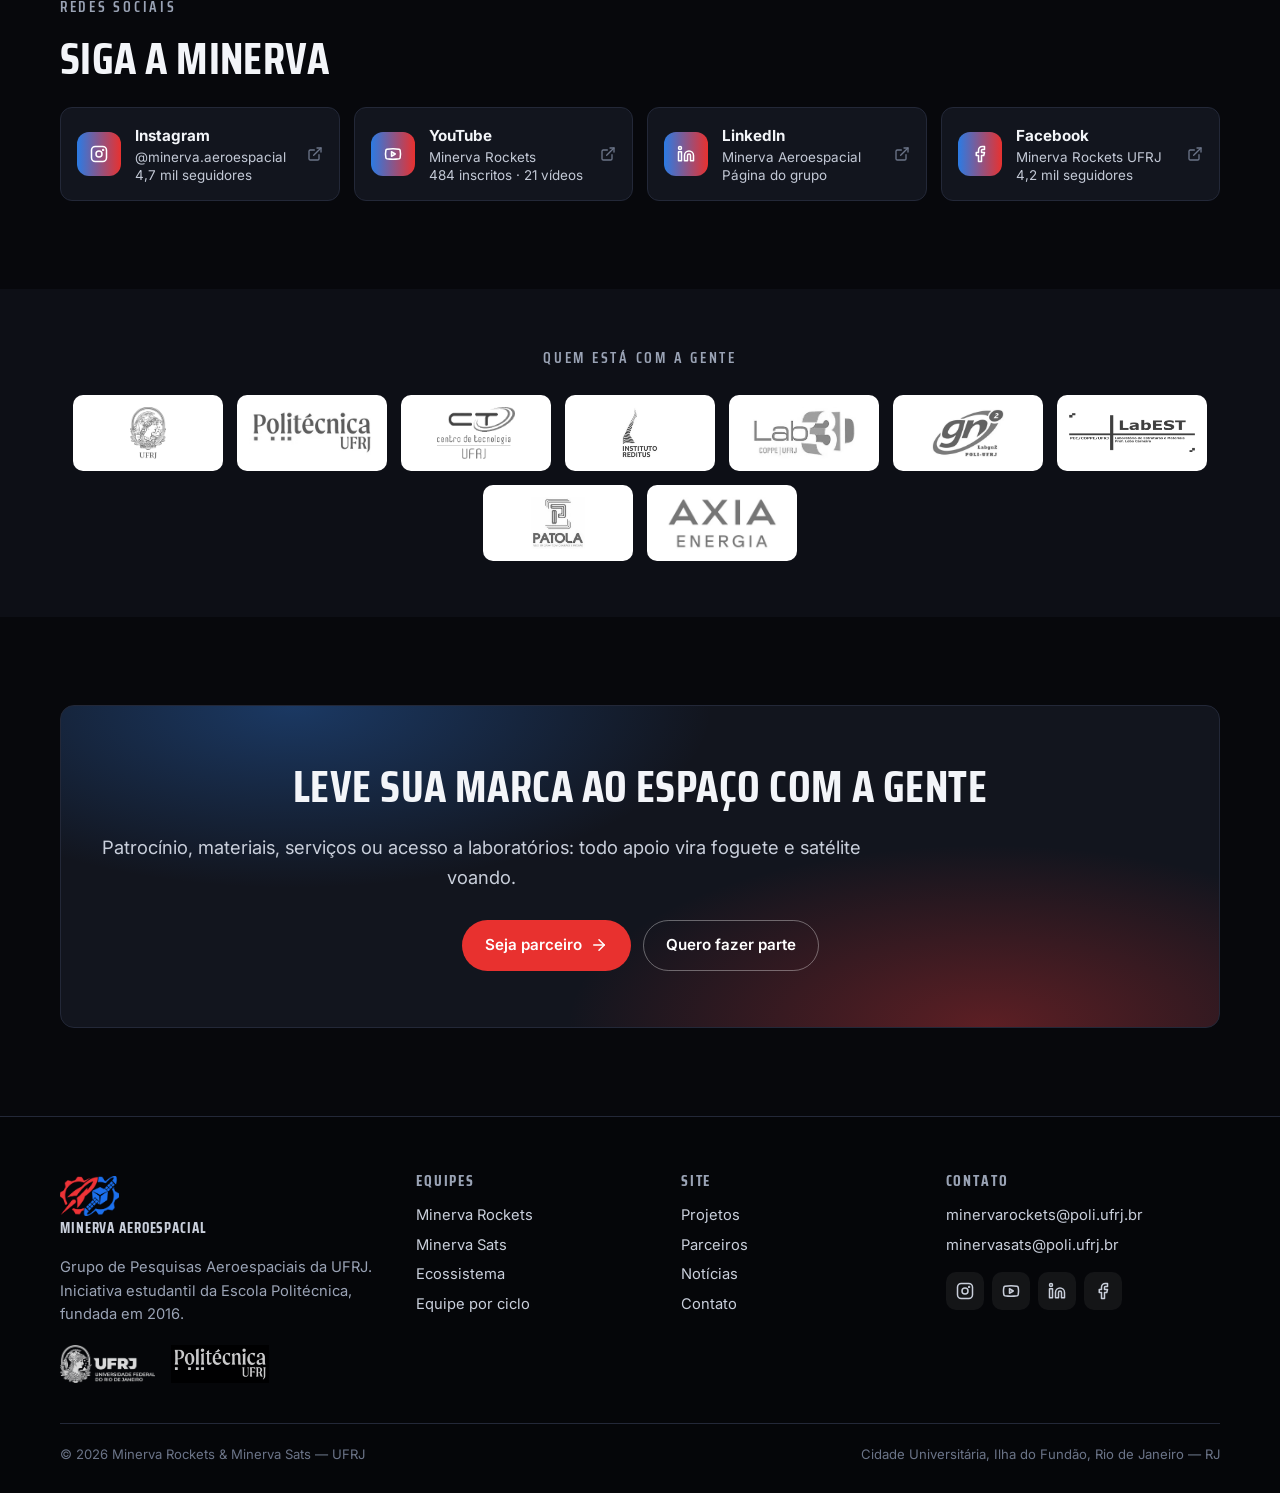
==== commit 36e6c7d8: "Add files via upload" ====
--- a/docs/index.html
+++ b/docs/index.html
@@ -13,7 +13,7 @@
 <link rel="preconnect" href="https://fonts.googleapis.com">
 <link rel="preconnect" href="https://fonts.gstatic.com" crossorigin>
 <link href="https://fonts.googleapis.com/css2?family=Inter:wght@400;500;600;700&family=Saira+Condensed:wght@500;600;700&display=swap" rel="stylesheet">
-<link rel="stylesheet" href="style.css?v=20261114d">
+<link rel="stylesheet" href="style.css?v=20261114e">
 </head>
 <body data-page="home">
 <header id="header"></header>
@@ -157,7 +157,7 @@
 
 </main>
 <footer id="footer"></footer>
-<script src="dados.js?v=20261114d"></script>
-<script src="app.js?v=20261114d"></script>
+<script src="dados.js?v=20261114e"></script>
+<script src="app.js?v=20261114e"></script>
 </body>
 </html>
